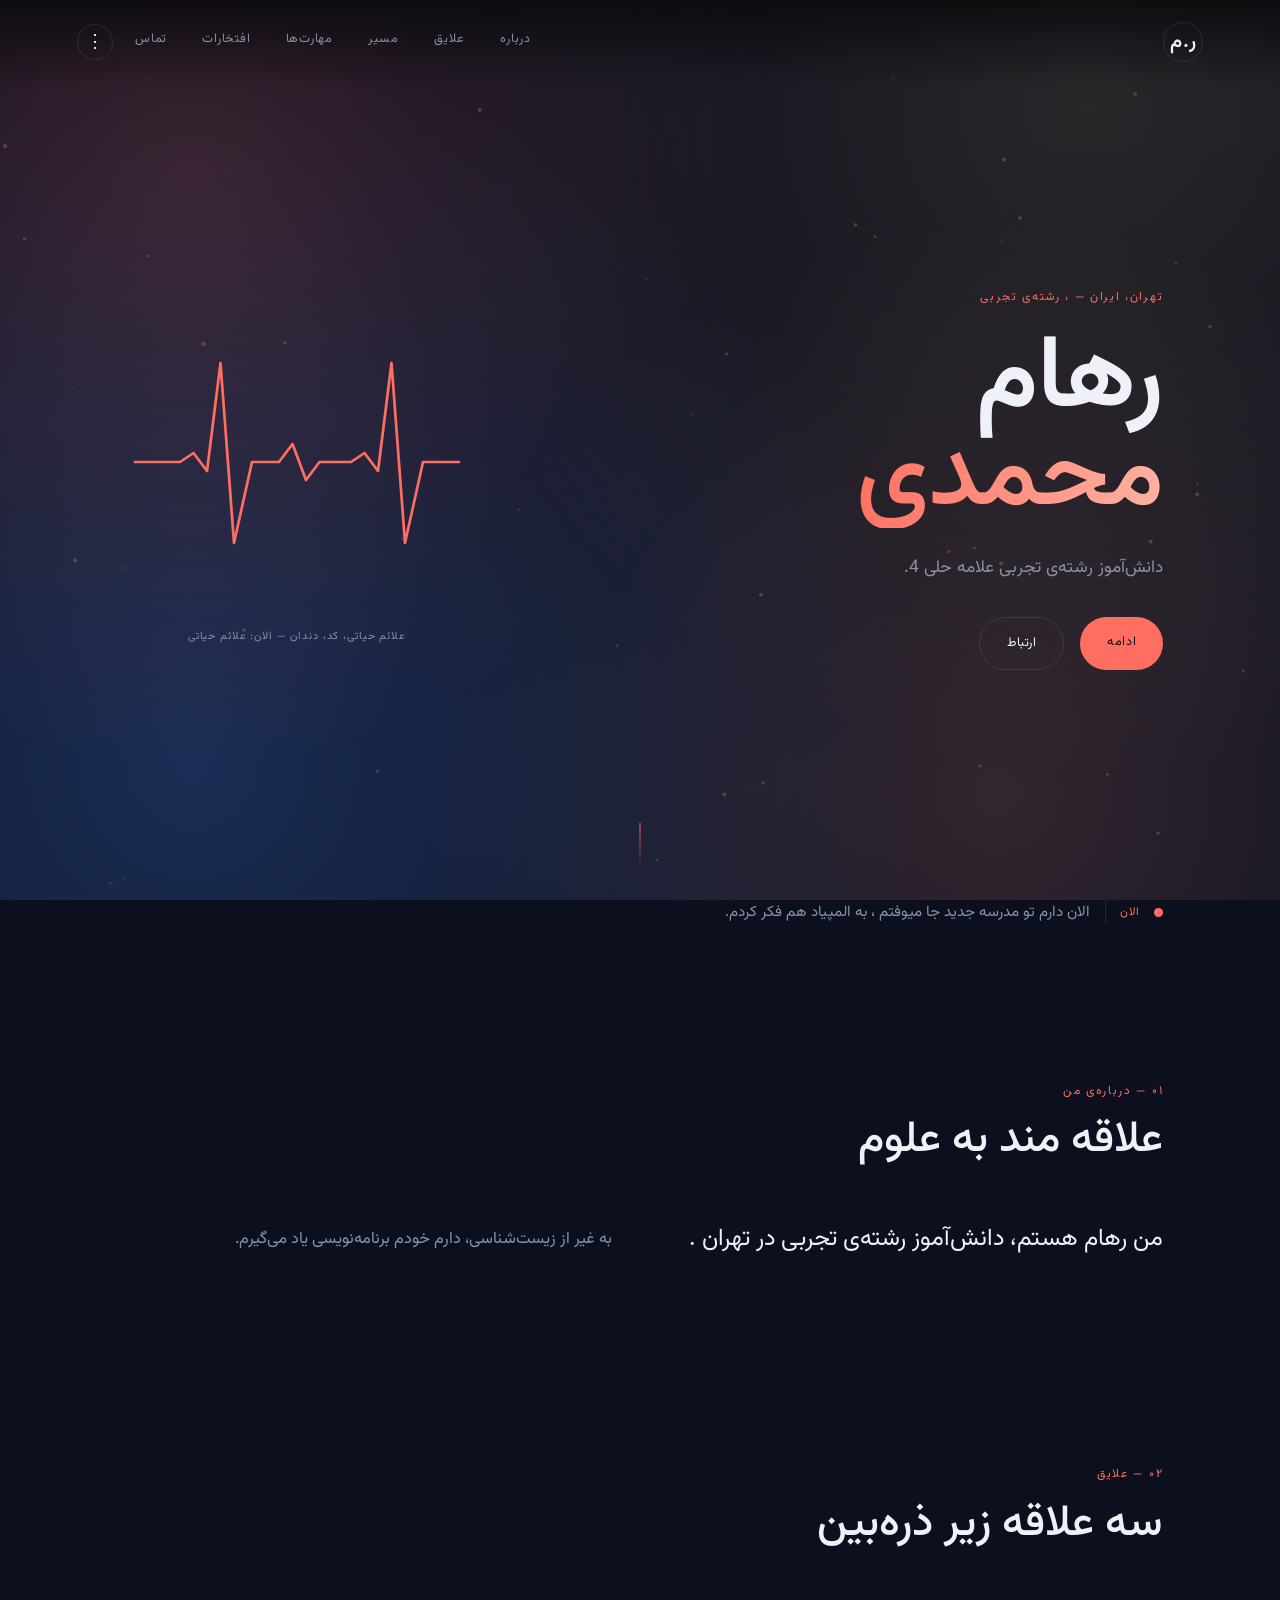
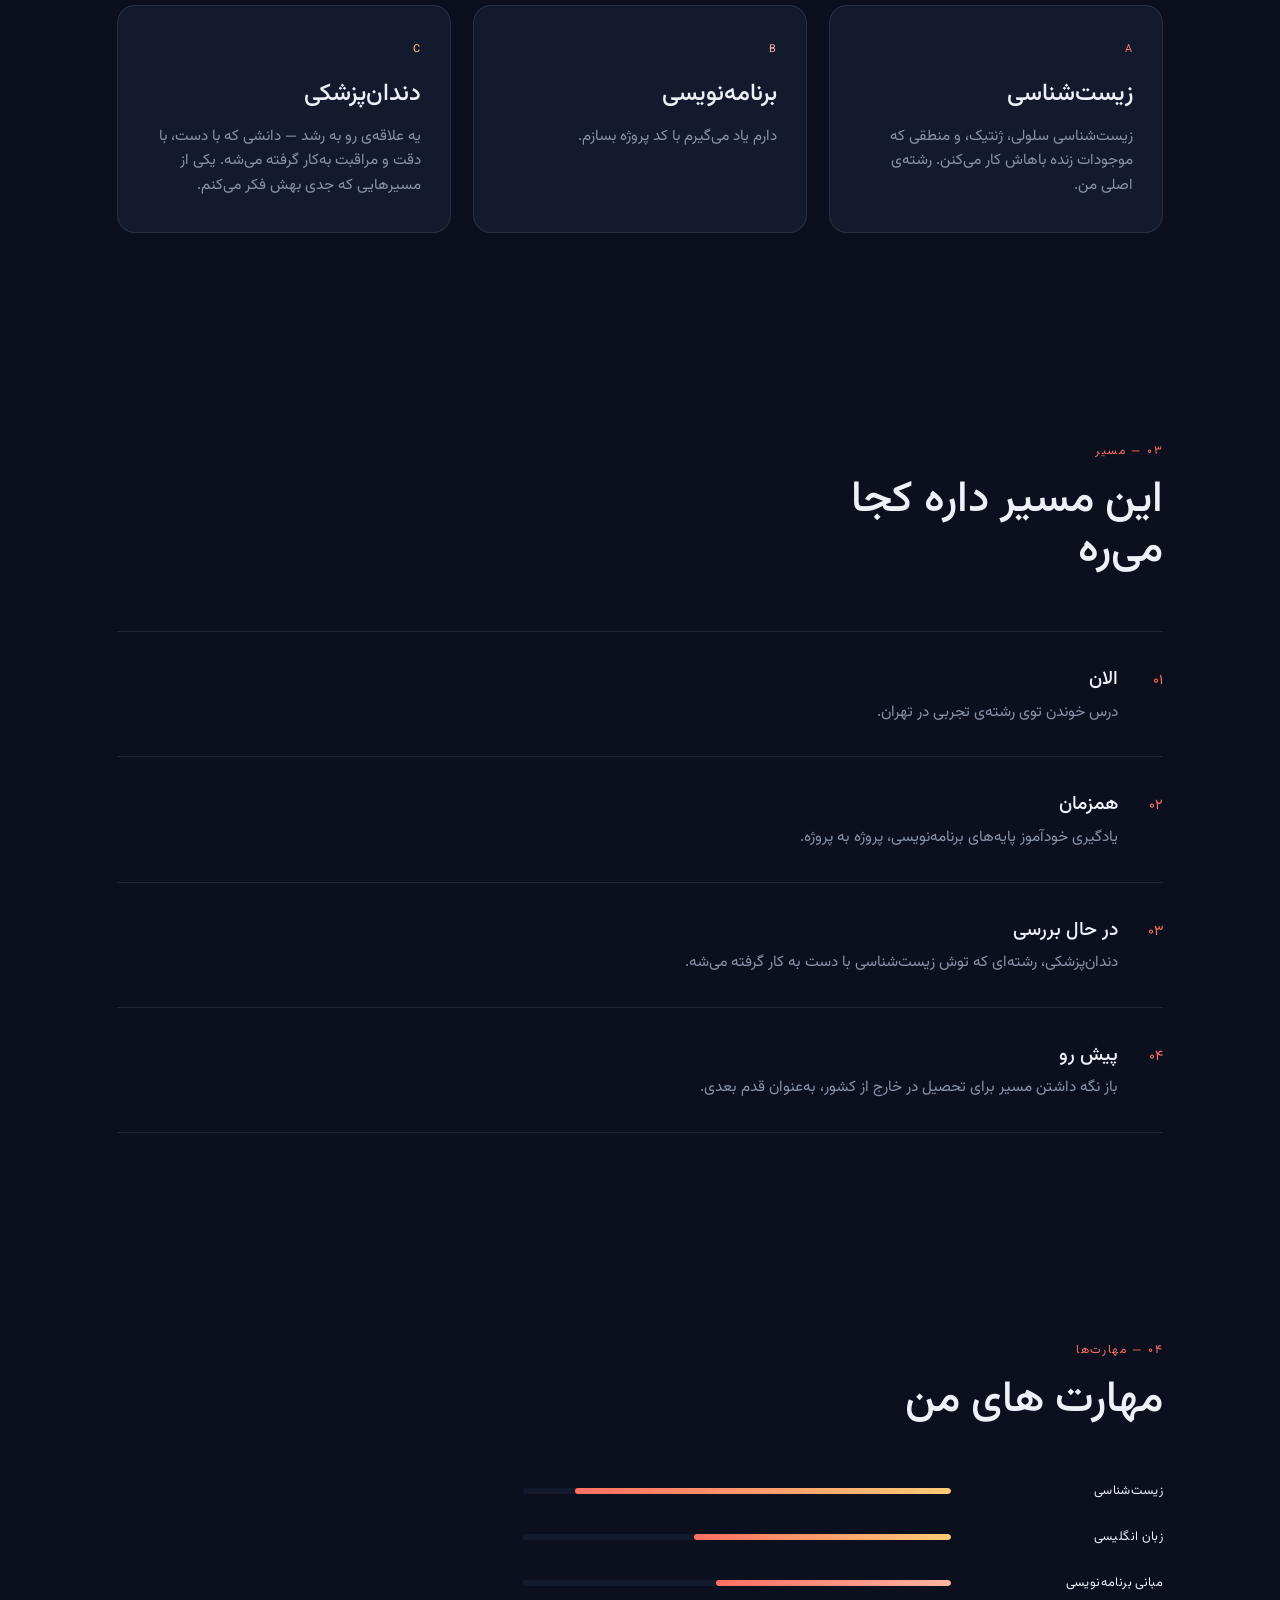
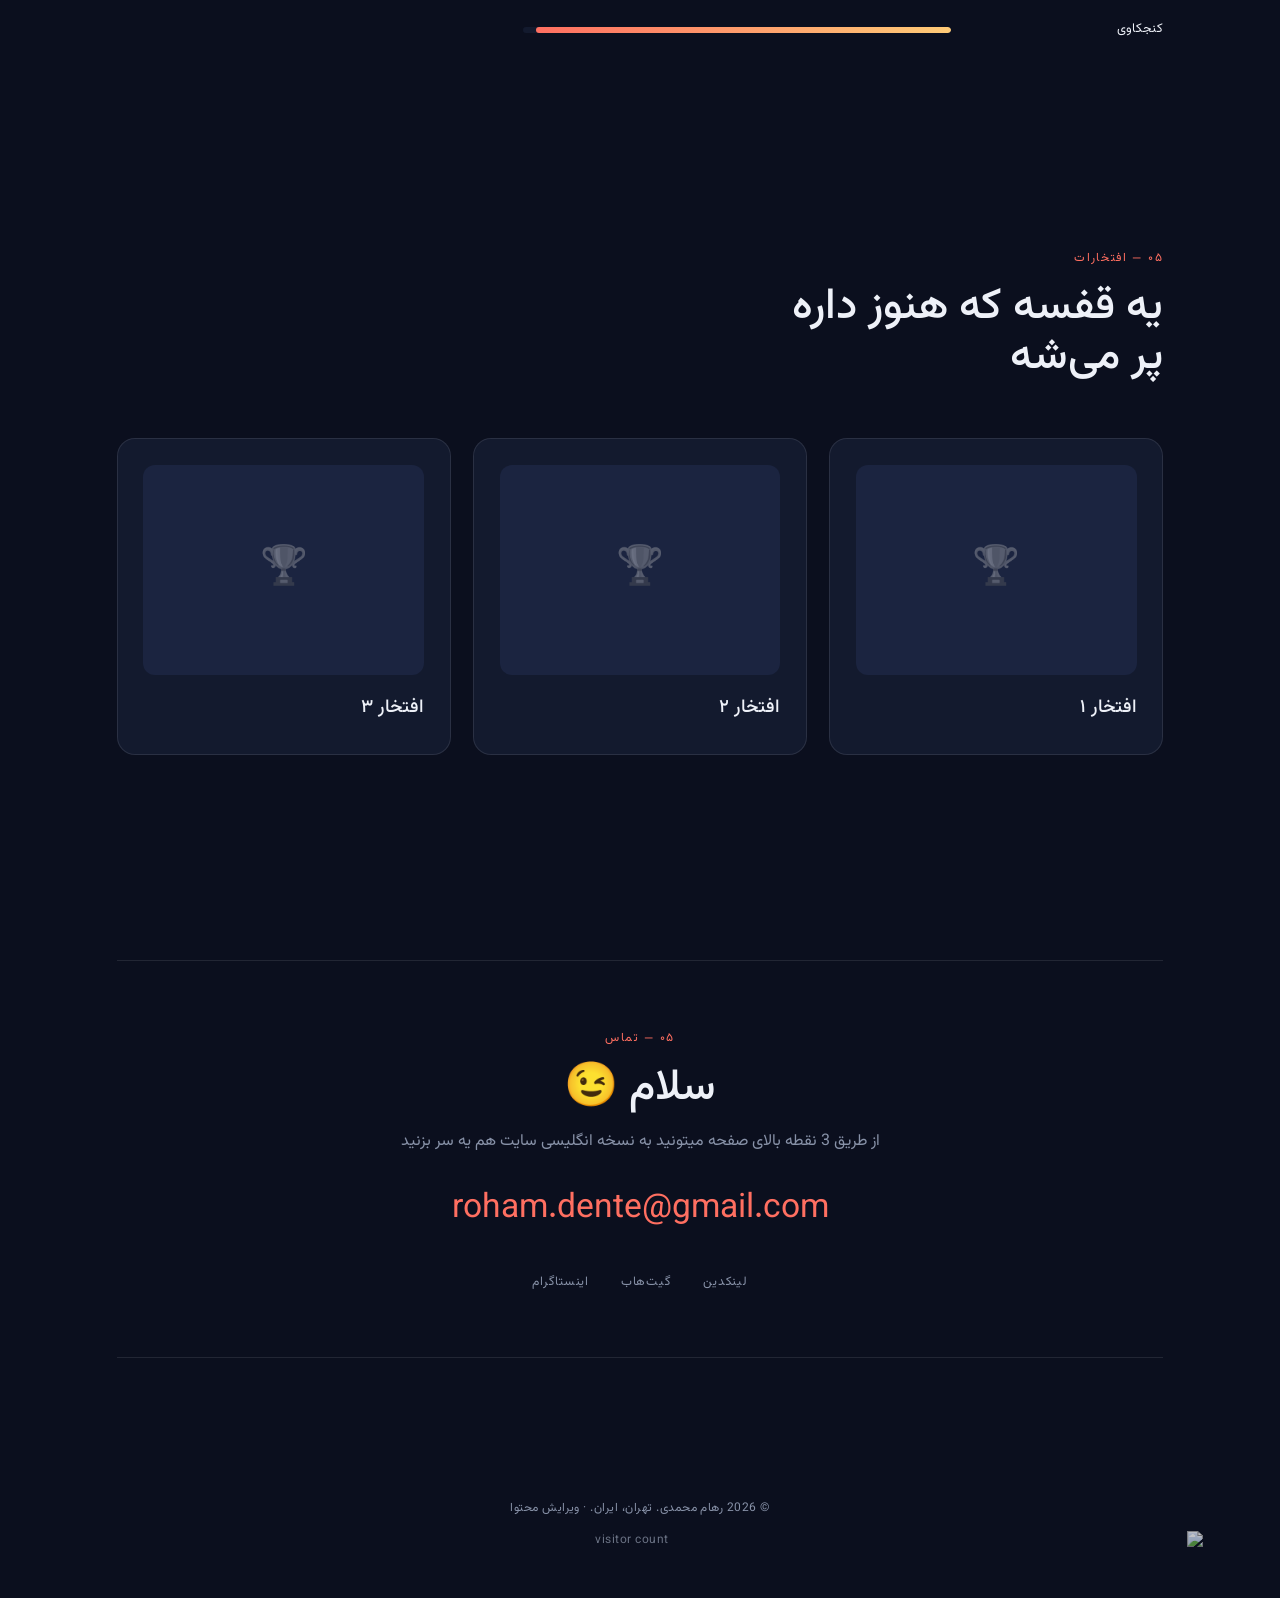
==== index.html @ f65b6006 "Update index.html" ====
<!DOCTYPE html>
<html lang="fa" dir="rtl">
<head>
<meta charset="UTF-8">
<script>
(function(){
  try{
    if (localStorage.getItem('rm-theme') === 'light') document.documentElement.setAttribute('data-theme','light');
    if (localStorage.getItem('rm-motion') === 'reduced') document.documentElement.setAttribute('data-motion','reduced');
  }catch(e){}
})();
</script>
<meta name="viewport" content="width=device-width, initial-scale=1.0">
<title>رهام محمدی — دانش‌آموز رشته‌ی تجربی، تهران</title>
<meta name="description" content="رهام محمدی، دانش‌آموز رشته‌ی تجربی در تهران، علاقه‌مند به دندان‌پزشکی و برنامه‌نویسی. صفحه‌ی رسمی معرفی.">
<meta name="keywords" content="رهام محمدی, رهام محمدی تهران, رهام محمدی , رهام محمدی زیست شناسی">
<meta name="author" content="رهام محمدی">
<meta name="robots" content="index, follow">
<link rel="canonical" href="https://roham615.github.io/roham-mohamadi-fa/">

<link rel="alternate" hreflang="fa" href="https://roham615.github.io/roham-mohamadi-fa/">
<link rel="alternate" hreflang="en" href="https://roham615.github.io/roham-mohamadi-site/">

<!-- Open Graph -->
<meta property="og:type" content="profile">
<meta property="og:title" content="رهام محمدی — دانش‌آموز رشته‌ تجربی">
<meta property="og:description" content="صفحه‌ی شخصی رهام محمدی: دانش‌آموز رشته‌ی تجربی در تهران، علاقه‌مند به زیست ، دندان‌پزشکی و برنامه‌نویسی.">
<meta property="og:url" content="https://roham615.github.io/roham-mohamadi-fa/">
<meta property="og:site_name" content="رهام محمدی">
<meta property="og:locale" content="fa_IR">
<meta property="profile:first_name" content="رهام">
<meta property="profile:last_name" content="محمدی">

<!-- Twitter -->
<meta name="twitter:card" content="summary_large_image">
<meta name="twitter:title" content="رهام محمدی — دانش‌آموز رشته‌ی تجربی">
<meta name="twitter:description" content="دانش‌آموز رشته‌ی زیست‌شناسی در تهران، علاقه‌مند به زیست، دندان‌پزشکی و برنامه‌نویسی.">

<link rel="icon" href="data:image/svg+xml,<svg xmlns=%22http://www.w3.org/2000/svg%22 viewBox=%220 0 100 100%22><circle cx=%2250%22 cy=%2250%22 r=%2245%22 fill=%22%230a0a0d%22/><text x=%2250%22 y=%2266%22 font-size=%2260%22 fill=%22%23ff6b35%22 text-anchor=%22middle%22 font-family=%22Georgia%22>R</text></svg>">

<link rel="preconnect" href="https://fonts.googleapis.com">
<link rel="preconnect" href="https://fonts.gstatic.com" crossorigin>
<link href="https://fonts.googleapis.com/css2?family=Vazirmatn:wght@400;500;600;700&display=swap" rel="stylesheet">

<link rel="stylesheet" href="css/style.css">

<script type="application/ld+json">
{
  "@context": "https://schema.org",
  "@type": "Person",
  "name": "رهام محمدی",
  "alternateName": ["Roham Mohamadi", "رهام"],
  "url": "https://roham615.github.io/roham-mohamadi-fa/",
  "jobTitle": "دانش‌آموز دبیرستان",
  "affiliation": {
    "@type": "EducationalOrganization",
    "name": "علامه حلی 4"
  },
  "address": {
    "@type": "PostalAddress",
    "addressLocality": "تهران",
    "addressCountry": "IR"
  },
  "knowsAbout": ["زیست‌شناسی", "تجربی", "دندان‌پزشکی", "برنامه‌نویسی", "علوم کامپیوتر"],
  "description": "رهام محمدی، دانش‌آموز رشته‌ی زیست‌شناسی در تهران، علاقه‌مند به زیست، دندان‌پزشکی و برنامه‌نویسی است."
}
</script>
</head>
<body>

<div class="bg-mesh"></div>
<canvas id="bg-canvas"></canvas>
<div class="cursor-glow" id="cursorGlow"></div>
<svg class="grain-overlay" xmlns="http://www.w3.org/2000/svg">
  <filter id="grainFilter"><feTurbulence type="fractalNoise" baseFrequency="0.85" numOctaves="2" stitchTiles="stitch"/></filter>
  <rect width="100%" height="100%" filter="url(#grainFilter)"/>
</svg>

<div class="progress-bar" id="progressBar"></div>

<header class="nav" id="nav">
  <a href="#top" class="nav-mark">ر.م</a>
  <div class="nav-right">
    <nav class="nav-links">
      <a href="#about">درباره</a>
      <a href="#interests">علایق</a>
      <a href="#path">مسیر</a>
      <a href="#skills">مهارت‌ها</a>
      <a href="#achievements">افتخارات</a>
      <a href="#contact">تماس</a>
    </nav>
    <button class="hamburger" id="hamburger" aria-label="باز کردن منو" aria-expanded="false">
      <span></span><span></span><span></span>
    </button>
    <button class="settings-btn" id="settingsBtn" aria-label="تنظیمات سایت" aria-expanded="false">&#8942;</button>
  </div>
</header>

<div class="settings-panel" id="settingsPanel">
  <div class="settings-row">
    <span>پوسته</span>
    <div class="theme-toggle" role="group" aria-label="پوسته">
      <button type="button" class="theme-opt active" data-theme-choice="dark">تیره</button>
      <button type="button" class="theme-opt" data-theme-choice="light">روشن</button>
    </div>
  </div>
  <div class="settings-row">
    <span>کاهش انیمیشن</span>
    <button type="button" class="switch" id="motionSwitch" role="switch" aria-checked="false"><span></span></button>
  </div>
  <a href="admin/" class="settings-link">ویرایش محتوا</a>
  <a href="https://github.com/roham615/roham-mohamadi-fa" target="_blank" rel="noopener" class="settings-link">مشاهده‌ی کد در گیت‌هاب</a>
  <a href="https://roham615.github.io/roham-mohamadi-site/" class="settings-link">نسخه‌ی انگلیسی سایت</a>
</div>

<div class="mobile-menu" id="mobileMenu">
  <a href="#about">درباره</a>
  <a href="#interests">علایق</a>
  <a href="#path">مسیر</a>
  <a href="#skills">مهارت‌ها</a>
  <a href="#achievements">افتخارات</a>
  <a href="#contact">تماس</a>
</div>

<main>

  <!-- HERO -->
  <section class="hero" id="top">
    <div class="hero-inner">
      <p class="eyebrow reveal" id="hero-eyebrow">تهران، ایران &mdash;  رشته‌ی تجربی</p>
      <h1 class="hero-name reveal">
        <span class="hero-name-line" id="hero-first-name">رهام</span>
        <span class="hero-name-line hero-name-accent" id="hero-last-name">محمدی</span>
      </h1>
      <p class="hero-sub reveal" id="hero-subtitle">
        دانش‌آموز رشته‌ی تجربی 
      </p>
      <div class="hero-actions reveal">
        <a href="#about" class="btn btn-primary">ادامه</a>
        <a href="#contact" class="btn btn-ghost">ارتباط</a>
      </div>
    </div>
    <div class="hero-visual" aria-hidden="true">
      <svg id="specimenSvg" viewBox="0 0 400 340" fill="none" xmlns="http://www.w3.org/2000/svg">
        <!-- Stage 1: heartbeat / EKG waveform -->
        <path id="ekgPath"
          d="M20 170 L70 170 L85 160 L100 180 L115 60 L130 260 L150 170 L180 170
             L195 150 L210 190 L225 170 L260 170 L275 160 L290 180 L305 60 L320 260 L340 170 L380 170"
          stroke="#ff6f61" stroke-width="3" stroke-linecap="round" stroke-linejoin="round" fill="none"/>
        <!-- Stage 2: code brackets -->
        <path id="codePath"
          d="M170 90 C150 90 145 105 145 125 C145 145 130 155 115 160 C130 165 145 175 145 195 C145 215 150 230 170 230
             M230 90 C250 90 255 105 255 125 C255 145 270 155 285 160 C270 165 255 175 255 195 C255 215 250 230 230 230
             M175 130 L215 130
             M175 155 L205 155
             M175 180 L225 180"
          stroke="#ff9e8a" stroke-width="3" stroke-linecap="round" stroke-linejoin="round" fill="none" opacity="0"/>
        <!-- Stage 3: molar -->
        <path id="molarPath"
          d="M130 210 C120 250, 140 280, 165 275 C180 272, 178 245, 190 245 C202 245, 200 274, 218 276
             C244 279, 262 248, 250 208 C244 188, 224 178, 200 180 C176 178, 138 188, 130 210 Z"
          stroke="#ffcb77" stroke-width="3" stroke-linecap="round" stroke-linejoin="round" fill="none" opacity="0"/>
      </svg>
      <span class="visual-caption" id="visualCaption">قلب، کد، دندان</span>
    </div>
    <div class="scroll-cue" aria-hidden="true"><span></span></div>
  </section>

  <!-- RIGHT NOW -->
  <section class="now-banner reveal" id="now">
    <span class="now-dot" aria-hidden="true"></span>
    <span class="now-label">الان</span>
    <p class="now-text" id="now-text">.</p>
  </section>

  <!-- ABOUT -->
  <section class="about" id="about">
    <div class="section-head reveal">
      <span class="eyebrow">۰۱ &mdash; درباره‌ی من</span>
      <h2>علاقه مند به علوم</h2>
    </div>
    <div class="about-grid">
      <p class="about-lead reveal" id="about-lead">
        من رهام هستم، دانش‌آموز رشته‌ی زیست‌شناسی در تهران
        &mdash; 
        
       
      </p>
      <p class="about-detail reveal" id="about-detail">
        به جز از زیست‌شناسی، دارم خودم برنامه‌نویسی یاد می‌گیرم.</p>
    </div>
  </section>

  <!-- INTERESTS -->
  <section class="interests" id="interests">
    <div class="section-head reveal">
      <span class="eyebrow">۰۲ &mdash; علایق</span>
      <h2>سه علاقه زیر ذره‌بین</h2>
    </div>
    <div class="specimen-grid">
      <article class="specimen-card reveal">
        <div class="specimen-tag" id="card1-tag">نمونه A</div>
        <h3 id="card1-title">زیست‌شناسی</h3>
        <p id="card1-desc">زیست‌شناسی سلولی، ژنتیک، و منطقی که موجودات زنده باهاش کار می‌کنن. رشته‌ی اصلی من..</p>
      </article>
      <article class="specimen-card reveal">
        <div class="specimen-tag" id="card2-tag">نمونه B</div>
        <h3 id="card2-title">برنامه‌نویسی</h3>
        <p id="card2-desc">دارم یاد می‌گیرم با کد پروژه بسازم &mdash; هنوز اول راهم،.</p>
      </article>
      <article class="specimen-card reveal">
        <div class="specimen-tag" id="card3-tag">نمونه C</div>
        <h3 id="card3-title">دندان‌پزشکی</h3>
        <p id="card3-desc">یه علاقه‌ی رو به رشد &mdash; دانشی که با دست، با دقت و مراقبت به‌کار گرفته می‌شه. یکی از مسیرهایی که جدی بهش فکر می‌کنم.</p>
      </article>
    </div>
  </section>

  <!-- PATH / TIMELINE -->
  <section class="path" id="path">
    <div class="section-head reveal">
      <span class="eyebrow">۰۳ &mdash; مسیر</span>
      <h2>این مسیر داره کجا می‌ره</h2>
    </div>
    <ol class="timeline">
      <li class="timeline-item reveal">
        <span class="timeline-index">۰۱</span>
        <div class="timeline-body">
          <h3 id="tl1-title">الان</h3>
          <p id="tl1-desc">درس خوندن توی رشته‌ی تجربی در تهران.</p>
        </div>
      </li>
      <li class="timeline-item reveal">
        <span class="timeline-index">۰۲</span>
        <div class="timeline-body">
          <h3 id="tl2-title">همزمان</h3>
          <p id="tl2-desc">یادگیری خودآموز پایه‌های برنامه‌نویسی، پروژه به پروژه.</p>
        </div>
      </li>
      <li class="timeline-item reveal">
        <span class="timeline-index">۰۳</span>
        <div class="timeline-body">
          <h3 id="tl3-title">در حال بررسی</h3>
          <p id="tl3-desc">دندان‌پزشکی، رشته‌ای که زیست‌شناسی توش با دست به کار گرفته می‌شه.</p>
        </div>
      </li>
      <li class="timeline-item reveal">
        <span class="timeline-index">۰۴</span>
        <div class="timeline-body">
          <h3 id="tl4-title">پیش رو</h3>
          <p id="tl4-desc">باز نگه داشتن مسیر برای تحصیل در خارج از کشور، به‌عنوان قدم بعدی.</p>
        </div>
      </li>
    </ol>
  </section>

  <!-- SKILLS -->
  <section class="skills" id="skills">
    <div class="section-head reveal">
      <span class="eyebrow">۰۴ &mdash; مهارت‌ها</span>
      <h2>مهارت های من</h2>
    </div>
    <div class="skills-grid">
      <div class="skill-row reveal">
        <span class="skill-name" id="skill1-name"> زیست‌شناسی</span>
        <div class="skill-bar" id="skill1-bar"><span style="--level:88%"></span></div>
      </div>
      <div class="skill-row reveal">
        <span class="skill-name" id="skill2-name">زبان انگلیسی</span>
        <div class="skill-bar" id="skill2-bar"><span style="--level:60%"></span></div>
      </div>
      <div class="skill-row reveal">
        <span class="skill-name" id="skill3-name">مبانی برنامه‌نویسی</span>
        <div class="skill-bar" id="skill3-bar"><span style="--level:55%"></span></div>
      </div>
      <div class="skill-row reveal">
        <span class="skill-name" id="skill4-name">کنجکاوی</span>
        <div class="skill-bar" id="skill4-bar"><span style="--level:97%"></span></div>
      </div>
    </div>
  </section>

  <!-- ACHIEVEMENTS -->
  <section class="achievements" id="achievements">
    <div class="section-head reveal">
      <span class="eyebrow">۰۵ &mdash; افتخارات</span>
      <h2>یه قفسه که هنوز داره پر می‌شه</h2>
    </div>
    <div class="achievements-grid">
      <article class="achievement-card reveal">
        <div class="achievement-image" id="ach1-image-wrap"><span class="achievement-placeholder">&#127942;</span></div>
        <h3 id="ach1-title"> ۱</h3>
        <p id="ach1-note"></p>
      </article>
      <article class="achievement-card reveal">
        <div class="achievement-image" id="ach2-image-wrap"><span class="achievement-placeholder">&#127942;</span></div>
        <h3 id="ach2-title"> ۲</h3>
        <p id="ach2-note"></p>
      </article>
      <article class="achievement-card reveal">
        <div class="achievement-image" id="ach3-image-wrap"><span class="achievement-placeholder">&#127942;</span></div>
        <h3 id="ach3-title"> ۳</h3>
        <p id="ach3-note"></p>
      </article>
    </div>
  </section>

  <!-- CONTACT -->
  <section class="contact" id="contact">
    <div class="contact-inner reveal">
      <span class="eyebrow">۰۵ &mdash; تماس</span>
      <h2>سلام 😉</h2>
      <p id="contact-desc">از طریق 3 نقطه بالای صفحه میتونید به نسخه انگلیسی سایت دسترسی داشته باشین.</p>
      <a class="contact-email ltr" id="contact-email" href="mailto:your-email@example.com">your-email@example.com</a>
      <div class="contact-socials">
        <a href="#" id="contact-linkedin" aria-label="LinkedIn">لینکدین</a>
        <a href="#" id="contact-github" aria-label="GitHub">گیت‌هاب</a>
        <a href="#" id="contact-instagram" aria-label="Instagram">اینستاگرام</a>
      </div>
    </div>
  </section>

</main>

<footer class="site-footer">
  <p>&copy; <span id="year"></span> رهام محمدی. تهران، ایران. &middot; <a href="admin/" style="color:var(--gray);">ویرایش محتوا</a></p>
  <img class="visitor-badge" src="https://visitor-badge.laobi.icu/badge?page_id=roham615.roham-mohamadi-fa&left_text=%D8%A8%D8%A7%D8%B2%D8%AF%DB%8C%D8%AF&left_color=0b0f1e&right_color=ff6f61" alt="visitor count" loading="lazy">
</footer>

<script src="js/main.js"></script>
</body>
</html>
---- css/style.css ----
/* ===== Tokens ===== */
:root{
  --void:#0b0f1e;
  --panel:#131a2e;
  --panel-2:#1b2440;
  --orange:#ff6f61;
  --amber:#ffcb77;
  --violet:#ff9e8a;
  --violet-soft:#ffb3a2;
  --bone:#eef1f8;
  --gray:#8892a8;
  --line:rgba(238,241,248,0.1);

  --display:"Vazirmatn", Tahoma, sans-serif;
  --body:"Vazirmatn", Tahoma, sans-serif;
  --mono:"Vazirmatn", Tahoma, sans-serif;

  --ease:cubic-bezier(.22,1,.36,1);
}

[data-theme="light"]{
  --void:#faf7f2;
  --panel:#ffffff;
  --panel-2:#f1ece3;
  --bone:#1a1a1f;
  --gray:#68676f;
  --line:rgba(10,10,13,0.1);
}
[data-theme="light"] body{background:var(--void);}
[data-theme="light"] .nav{background:linear-gradient(to bottom, rgba(250,247,242,0.9), transparent);}
[data-theme="light"] .switch{background:var(--panel-2);}
[data-theme="light"] .theme-toggle{background:var(--panel-2);}

*{margin:0;padding:0;box-sizing:border-box;}

html{scroll-behavior:smooth;}

@media (prefers-reduced-motion: reduce){
  html{scroll-behavior:auto;}
  *{animation-duration:0.01ms !important; animation-iteration-count:1 !important; transition-duration:0.01ms !important; scroll-behavior:auto !important;}
}
html[data-motion="reduced"]{scroll-behavior:auto;}
html[data-motion="reduced"] *{animation-duration:0.01ms !important; animation-iteration-count:1 !important; transition-duration:0.01ms !important; scroll-behavior:auto !important;}

body{
  background:var(--void);
  color:var(--bone);
  font-family:var(--body);
  line-height:1.6;
  overflow-x:hidden;
  position:relative;
}

a{color:inherit; text-decoration:none;}

::selection{background:var(--orange); color:var(--void);}

/* ===== Background canvas (molecular node field) ===== */
/* ===== Gradient mesh background ===== */
.bg-mesh{
  position:fixed;
  inset:0;
  z-index:-1;
  background:
    radial-gradient(circle at 15% 20%, rgba(255,111,97,0.18), transparent 45%),
    radial-gradient(circle at 85% 12%, rgba(255,203,119,0.12), transparent 50%),
    radial-gradient(circle at 78% 88%, rgba(255,158,138,0.16), transparent 45%),
    radial-gradient(circle at 15% 85%, rgba(40,70,130,0.55), transparent 55%),
    var(--void);
}

#bg-canvas{
  position:fixed;
  inset:0;
  z-index:0;
  opacity:0.55;
  pointer-events:none;
}

/* ===== Progress bar ===== */
.progress-bar{
  position:fixed;
  top:0; left:0;
  height:2px;
  width:0%;
  background:linear-gradient(90deg, var(--orange), var(--amber));
  z-index:100;
  transition:width 0.1s linear;
}

/* ===== Nav ===== */
.nav{
  position:fixed;
  top:0; left:0; right:0;
  z-index:50;
  display:flex;
  align-items:center;
  justify-content:space-between;
  padding:22px 6vw;
  backdrop-filter:blur(10px);
  background:linear-gradient(to bottom, rgba(10,10,13,0.85), transparent);
  transition:padding 0.3s var(--ease);
}
.nav-mark{
  font-family:var(--display);
  font-weight:600;
  font-size:1.25rem;
  letter-spacing:0.02em;
  color:var(--bone);
  border:1px solid var(--line);
  width:40px; height:40px;
  display:flex; align-items:center; justify-content:center;
  border-radius:50%;
  transition:border-color 0.3s var(--ease), color 0.3s var(--ease), transform 0.3s var(--ease);
}
.nav-mark:hover{border-color:var(--orange); color:var(--orange); transform:rotate(-8deg);}
.nav-right{display:flex; align-items:center; gap:1.4rem;}
.nav-links{display:flex; gap:2.2rem;}
.nav-links a{
  font-family:var(--mono);
  font-size:0.78rem;
  letter-spacing:0.06em;
  text-transform:uppercase;
  color:var(--gray);
  position:relative;
  padding-bottom:4px;
  transition:color 0.3s var(--ease);
}
.nav-links a::after{
  content:"";
  position:absolute;
  left:0; bottom:0;
  width:0%; height:1px;
  background:var(--orange);
  transition:width 0.35s var(--ease);
}
.nav-links a:hover{color:var(--bone);}
.nav-links a:hover::after{width:100%;}

.hamburger{
  display:none;
  flex-direction:column;
  justify-content:center;
  gap:5px;
  width:36px; height:36px;
  background:none;
  border:none;
  cursor:pointer;
  z-index:60;
}
.hamburger span{
  display:block;
  width:22px; height:2px;
  background:var(--bone);
  border-radius:2px;
  transition:transform 0.35s var(--ease), opacity 0.25s var(--ease), background 0.3s var(--ease);
}
.hamburger.open span:nth-child(1){transform:translateY(7px) rotate(45deg); background:var(--orange);}
.hamburger.open span:nth-child(2){opacity:0;}
.hamburger.open span:nth-child(3){transform:translateY(-7px) rotate(-45deg); background:var(--orange);}

.mobile-menu{
  position:fixed;
  inset:0;
  z-index:45;
  background:rgba(10,10,13,0.97);
  backdrop-filter:blur(14px);
  display:flex;
  flex-direction:column;
  align-items:center;
  justify-content:center;
  gap:1.8rem;
  opacity:0;
  pointer-events:none;
  transform:translateY(-12px);
  transition:opacity 0.4s var(--ease), transform 0.4s var(--ease);
}
.mobile-menu.open{
  opacity:1;
  pointer-events:auto;
  transform:translateY(0);
}
.mobile-menu a{
  font-family:var(--display);
  font-size:1.8rem;
  color:var(--bone);
  transition:color 0.3s var(--ease);
}
.mobile-menu a:hover{color:var(--orange);}

@media (max-width:720px){
  .nav-links{display:none;}
  .hamburger{display:flex;}
}
@media (min-width:721px){
  .mobile-menu{display:none;}
}

/* ===== Settings button + panel ===== */
.settings-btn{
  background:none;
  border:1px solid var(--line);
  color:var(--bone);
  width:36px; height:36px;
  border-radius:50%;
  font-size:1.1rem;
  line-height:1;
  cursor:pointer;
  display:flex; align-items:center; justify-content:center;
  transition:border-color 0.3s var(--ease), color 0.3s var(--ease), transform 0.3s var(--ease);
}
.settings-btn:hover{border-color:var(--orange); color:var(--orange); transform:rotate(90deg);}

.settings-panel{
  position:fixed;
  top:70px; left:6vw; right:auto;
  z-index:55;
  width:260px;
  background:var(--panel);
  border:1px solid var(--line);
  border-radius:14px;
  padding:1.1rem;
  box-shadow:0 20px 50px -12px rgba(0,0,0,0.5);
  opacity:0;
  transform:translateY(-8px) scale(0.98);
  pointer-events:none;
  transition:opacity 0.25s var(--ease), transform 0.25s var(--ease);
}
.settings-panel.open{
  opacity:1;
  transform:translateY(0) scale(1);
  pointer-events:auto;
}
.settings-row{
  display:flex;
  align-items:center;
  justify-content:space-between;
  padding:0.5rem 0;
  font-family:var(--mono);
  font-size:0.78rem;
  color:var(--bone);
}
.theme-toggle{
  display:flex;
  background:var(--void);
  border-radius:999px;
  padding:2px;
  gap:2px;
}
.theme-opt{
  background:none;
  border:none;
  color:var(--gray);
  font-family:var(--mono);
  font-size:0.68rem;
  text-transform:uppercase;
  padding:0.35rem 0.7rem;
  border-radius:999px;
  cursor:pointer;
  transition:background 0.3s var(--ease), color 0.3s var(--ease);
}
.theme-opt.active{background:var(--orange); color:var(--void);}

.switch{
  width:38px; height:22px;
  background:var(--void);
  border:1px solid var(--line);
  border-radius:999px;
  position:relative;
  cursor:pointer;
  padding:0;
}
.switch span{
  position:absolute;
  top:2px; left:2px;
  width:16px; height:16px;
  border-radius:50%;
  background:var(--gray);
  transition:transform 0.3s var(--ease), background 0.3s var(--ease);
}
.switch[aria-checked="true"] span{
  transform:translateX(16px);
  background:var(--orange);
}

.settings-link{
  display:block;
  font-family:var(--mono);
  font-size:0.78rem;
  color:var(--gray);
  padding:0.7rem 0;
  border-top:1px solid var(--line);
  margin-top:0.4rem;
  transition:color 0.3s var(--ease);
}
.settings-link:hover{color:var(--orange);}

@media (max-width:480px){
  .settings-panel{left:4vw; right:auto; width:calc(100vw - 8vw);}
}

/* ===== Layout helpers ===== */
main{position:relative; z-index:1;}
section{
  padding:8vw 6vw;
  max-width:1200px;
  margin:0 auto;
  position:relative;
}
.section-head{margin-bottom:3.5rem;}
.eyebrow{
  font-family:var(--mono);
  font-size:0.75rem;
  letter-spacing:0.14em;
  text-transform:uppercase;
  color:var(--orange);
  display:inline-block;
  margin-bottom:0.9rem;
}
h2{
  font-family:var(--display);
  font-weight:500;
  font-size:clamp(1.8rem, 3.4vw, 2.8rem);
  line-height:1.15;
  max-width:16ch;
}

/* ===== Reveal on scroll ===== */
.reveal{
  opacity:0;
  transform:translateY(28px);
  transition:opacity 0.9s var(--ease), transform 0.9s var(--ease);
}
.reveal.is-visible{
  opacity:1;
  transform:translateY(0);
}

/* Staggered entrance for grouped items */
.specimen-card:nth-child(1){transition-delay:0s;}
.specimen-card:nth-child(2){transition-delay:0.12s;}
.specimen-card:nth-child(3){transition-delay:0.24s;}
.timeline-item:nth-child(1){transition-delay:0s;}
.timeline-item:nth-child(2){transition-delay:0.09s;}
.timeline-item:nth-child(3){transition-delay:0.18s;}
.timeline-item:nth-child(4){transition-delay:0.27s;}
.skill-row:nth-child(1){transition-delay:0s;}
.skill-row:nth-child(2){transition-delay:0.1s;}
.skill-row:nth-child(3){transition-delay:0.2s;}
.skill-row:nth-child(4){transition-delay:0.3s;}
/* Reset the stagger delay once the entrance animation has played, so it
   doesn't keep delaying unrelated transitions (like card tilt on hover) */
.specimen-card.is-visible,
.timeline-item.is-visible,
.skill-row.is-visible{
  transition-delay:0s;
}

/* ===== Hero ===== */
.hero{
  min-height:100vh;
  display:flex;
  align-items:center;
  justify-content:space-between;
  gap:4vw;
  flex-wrap:wrap;
  padding-top:12vh;
  padding-bottom:6vh;
}
.hero-inner{max-width:640px;}
.hero-name{
  font-family:var(--display);
  font-weight:600;
  font-size:clamp(3.2rem, 9vw, 6.4rem);
  line-height:0.96;
  letter-spacing:-0.01em;
  margin:0.6rem 0 1.6rem;
}
.hero-name-line{display:block;}
.hero-name-accent{
  font-weight:500;
  background:linear-gradient(100deg, var(--orange), var(--violet-soft));
  -webkit-background-clip:text;
  background-clip:text;
  color:transparent;
}
.hero-sub{
  font-size:1.08rem;
  color:var(--gray);
  max-width:46ch;
  margin-bottom:2.2rem;
}
.hero-actions{display:flex; gap:1rem; flex-wrap:wrap;}

.btn{
  font-family:var(--mono);
  font-size:0.8rem;
  letter-spacing:0.04em;
  text-transform:uppercase;
  padding:0.95rem 1.7rem;
  border-radius:999px;
  transition:transform 0.35s var(--ease), background 0.35s var(--ease), color 0.35s var(--ease), box-shadow 0.35s var(--ease);
  display:inline-block;
}
.btn-primary{
  background:var(--orange);
  color:var(--void);
  box-shadow:0 0 0 0 rgba(255,111,97,0.5);
}
.btn-primary:hover{
  transform:translateY(-3px);
  box-shadow:0 10px 30px -8px rgba(255,111,97,0.6);
}
.btn-ghost{
  border:1px solid var(--line);
  color:var(--bone);
}
.btn-ghost:hover{
  border-color:var(--orange);
  color:var(--orange);
  transform:translateY(-3px);
}

.hero-visual{
  position:relative;
  width:min(360px, 40vw);
  display:flex;
  flex-direction:column;
  align-items:center;
  gap:0.8rem;
}
#specimenSvg{width:100%; height:auto;}
.visual-caption{
  font-family:var(--mono);
  font-size:0.68rem;
  letter-spacing:0.08em;
  text-transform:uppercase;
  color:var(--gray);
}
@media (max-width:900px){
  .hero-visual{width:70vw; margin:0 auto;}
}

.scroll-cue{
  position:absolute;
  bottom:3.5vh;
  left:50%;
  transform:translateX(-50%);
}
.scroll-cue span{
  display:block;
  width:1px;
  height:46px;
  background:linear-gradient(to bottom, var(--orange), transparent);
  animation:scrollpulse 2s var(--ease) infinite;
}
@keyframes scrollpulse{
  0%{transform:scaleY(0.3); transform-origin:top; opacity:0.4;}
  50%{transform:scaleY(1); transform-origin:top; opacity:1;}
  100%{transform:scaleY(0.3); transform-origin:bottom; opacity:0.4;}
}

/* ===== About ===== */
.about-grid{
  display:grid;
  grid-template-columns:1fr 1fr;
  gap:3.5rem;
}
.about-lead{
  font-family:var(--display);
  font-size:1.5rem;
  font-weight:400;
  line-height:1.45;
  color:var(--bone);
}
.about-detail{
  color:var(--gray);
  font-size:1.02rem;
  align-self:center;
}
@media (max-width:820px){
  .about-grid{grid-template-columns:1fr;}
}

/* ===== Interests / specimen cards ===== */
.specimen-grid{
  display:grid;
  grid-template-columns:repeat(3, 1fr);
  gap:1.4rem;
  perspective:1000px;
}
.specimen-card{
  background:var(--panel);
  border:1px solid var(--line);
  border-radius:18px;
  padding:2.2rem 1.8rem;
  transition:transform 0.25s var(--ease), border-color 0.4s var(--ease), background 0.4s var(--ease);
  position:relative;
  overflow:hidden;
  transform:perspective(800px) rotateX(var(--ry, 0deg)) rotateY(var(--rx, 0deg)) translateY(0);
  will-change:transform;
}
.specimen-card::before{
  content:"";
  position:absolute;
  top:-40%; left:-40%;
  width:80%; height:80%;
  background:radial-gradient(circle, var(--card-accent, var(--orange)) 0%, transparent 70%);
  opacity:0;
  transition:opacity 0.4s var(--ease);
}
.specimen-card:nth-child(1){ --card-accent: rgba(255,111,97,0.18); }
.specimen-card:nth-child(2){ --card-accent: rgba(255,158,138,0.22); }
.specimen-card:nth-child(3){ --card-accent: rgba(255,203,119,0.2); }
.specimen-card:nth-child(1) .specimen-tag{ color:var(--orange); }
.specimen-card:nth-child(2) .specimen-tag{ color:var(--violet-soft); }
.specimen-card:nth-child(3) .specimen-tag{ color:var(--amber); }
.specimen-card:nth-child(1):hover{ border-color:rgba(255,111,97,0.4); }
.specimen-card:nth-child(2):hover{ border-color:rgba(255,158,138,0.45); }
.specimen-card:nth-child(3):hover{ border-color:rgba(255,203,119,0.4); }
.specimen-card:hover{
  border-color:rgba(255,111,97,0.4);
  background:var(--panel-2);
}
.specimen-card:hover::before{opacity:1;}
.specimen-tag{
  font-family:var(--mono);
  font-size:0.68rem;
  letter-spacing:0.1em;
  color:var(--amber);
  margin-bottom:1rem;
}
.specimen-card h3{
  font-family:var(--display);
  font-size:1.5rem;
  font-weight:500;
  margin-bottom:0.7rem;
}
.specimen-card p{color:var(--gray); font-size:0.95rem;}
@media (max-width:820px){
  .specimen-grid{grid-template-columns:1fr;}
}

/* ===== Timeline ===== */
.timeline{list-style:none;}
.timeline-item{
  display:flex;
  gap:1.6rem;
  padding:2rem 0;
  border-top:1px solid var(--line);
  align-items:baseline;
  transition:padding-left 0.4s var(--ease);
}
.timeline-item:hover{padding-left:0.8rem;}
.timeline-item:last-child{border-bottom:1px solid var(--line);}
.timeline-index{
  font-family:var(--mono);
  color:var(--orange);
  font-size:0.9rem;
  min-width:2.5ch;
}
.timeline-body h3{
  font-family:var(--display);
  font-size:1.2rem;
  font-weight:500;
  margin-bottom:0.3rem;
}
.timeline-body p{color:var(--gray); font-size:0.96rem;}

/* ===== Skills ===== */
.skills-grid{display:flex; flex-direction:column; gap:1.6rem; max-width:640px;}
.skill-row{display:flex; align-items:center; gap:1.4rem;}
.skill-name{
  font-family:var(--mono);
  font-size:0.8rem;
  letter-spacing:0.03em;
  min-width:190px;
  color:var(--bone);
}
.skill-bar{
  flex:1;
  height:6px;
  background:var(--panel);
  border-radius:999px;
  overflow:hidden;
}
.skill-bar span{
  display:block;
  height:100%;
  width:0%;
  border-radius:999px;
  background:linear-gradient(90deg, var(--orange), var(--amber));
  transition:width 1.4s var(--ease);
}
.skill-row:nth-child(3) .skill-bar span{
  background:linear-gradient(90deg, var(--orange), var(--violet-soft));
}
.skill-bar.animate span{width:var(--level);}

/* ===== Contact ===== */
.contact{text-align:center;}
.contact-inner{
  padding:5vw 0;
  border-top:1px solid var(--line);
  border-bottom:1px solid var(--line);
}
.contact h2{margin:0 auto 1rem; max-width:none;}
.contact p{color:var(--gray); margin-bottom:1.8rem;}
.contact-email{
  font-family:var(--display);
  font-size:clamp(1.4rem, 3vw, 2.1rem);
  color:var(--orange);
  border-bottom:1px solid transparent;
  transition:border-color 0.3s var(--ease), color 0.3s var(--ease);
}
.contact-email:hover{border-color:var(--orange); color:var(--amber);}
.contact-socials{
  display:flex; justify-content:center; gap:2rem;
  margin-top:2.2rem;
}
.contact-socials a{
  font-family:var(--mono);
  font-size:0.78rem;
  text-transform:uppercase;
  letter-spacing:0.06em;
  color:var(--gray);
  transition:color 0.3s var(--ease);
}
.contact-socials a:hover{color:var(--bone);}

/* ===== Footer ===== */
.site-footer{
  text-align:center;
  padding:2.4rem 6vw 3rem;
  color:var(--gray);
  font-family:var(--mono);
  font-size:0.75rem;
  letter-spacing:0.04em;
  position:relative;
  z-index:1;
}

/* ===== Ambient cursor glow ===== */
.cursor-glow{
  position:fixed;
  top:0; left:0;
  width:480px; height:480px;
  border-radius:50%;
  background:radial-gradient(circle, rgba(255,111,97,0.14) 0%, rgba(255,158,138,0.09) 50%, transparent 75%);
  transform:translate(-50%, -50%);
  pointer-events:none;
  z-index:2;
  mix-blend-mode:screen;
  opacity:0;
  transition:opacity 0.5s ease;
}
.cursor-glow.active{opacity:1;}
@media (max-width:900px){
  .cursor-glow{display:none;}
}
@media (prefers-reduced-motion: reduce){
  .cursor-glow{display:none;}
}
html[data-motion="reduced"] .cursor-glow{display:none;}

/* ===== Grain texture overlay ===== */
.grain-overlay{
  position:fixed;
  inset:0;
  z-index:3;
  pointer-events:none;
  opacity:0.035;
  mix-blend-mode:overlay;
}

/* ===== RTL adjustments for Persian ===== */
html{direction:rtl;}
body{direction:rtl; text-align:right;}
.ltr{direction:ltr; unicode-bidi:isolate; display:inline-block;}
.nav-links{direction:rtl;}
.hero-actions{direction:rtl;}
.contact-socials{direction:rtl;}

/* ===== Right Now banner ===== */
.now-banner{
  max-width:1200px;
  margin:0 auto;
  padding:0 6vw 4vw;
  display:flex;
  align-items:center;
  gap:0.9rem;
  flex-wrap:wrap;
}
.now-dot{
  width:9px; height:9px;
  border-radius:50%;
  background:var(--orange);
  box-shadow:0 0 0 0 rgba(255,111,97,0.5);
  animation:nowpulse 2.2s ease infinite;
  flex-shrink:0;
}
@keyframes nowpulse{
  0%{box-shadow:0 0 0 0 rgba(255,111,97,0.5);}
  70%{box-shadow:0 0 0 10px rgba(255,111,97,0);}
  100%{box-shadow:0 0 0 0 rgba(255,111,97,0);}
}
.now-label{
  font-family:var(--mono);
  font-size:0.72rem;
  letter-spacing:0.05em;
  color:var(--orange);
  flex-shrink:0;
}
.now-text{
  color:var(--gray);
  font-size:0.95rem;
  border-inline-start:1px solid var(--line);
  padding-inline-start:0.9rem;
}

/* ===== Achievements ===== */
.achievements-grid{
  display:grid;
  grid-template-columns:repeat(3, 1fr);
  gap:1.4rem;
}
.achievement-card{
  background:var(--panel);
  border:1px solid var(--line);
  border-radius:18px;
  padding:1.6rem;
  transition:transform 0.3s var(--ease), border-color 0.3s var(--ease);
}
.achievement-card:hover{
  transform:translateY(-6px);
  border-color:rgba(255,203,119,0.4);
}
.achievement-image{
  width:100%;
  aspect-ratio:4/3;
  border-radius:12px;
  background:var(--panel-2);
  display:flex;
  align-items:center;
  justify-content:center;
  overflow:hidden;
  margin-bottom:1.1rem;
}
.achievement-image img{
  width:100%; height:100%;
  object-fit:cover;
}
.achievement-placeholder{
  font-size:2.4rem;
  opacity:0.35;
  filter:grayscale(1);
}
.achievement-card h3{
  font-family:var(--display);
  font-size:1.15rem;
  font-weight:500;
  margin-bottom:0.4rem;
}
.achievement-card p{
  color:var(--gray);
  font-size:0.9rem;
}
@media (max-width:820px){
  .achievements-grid{grid-template-columns:1fr;}
}

/* ===== Visitor badge ===== */
.visitor-badge{
  display:block;
  margin:0.8rem auto 0;
  opacity:0.75;
  filter:grayscale(0.15);
}
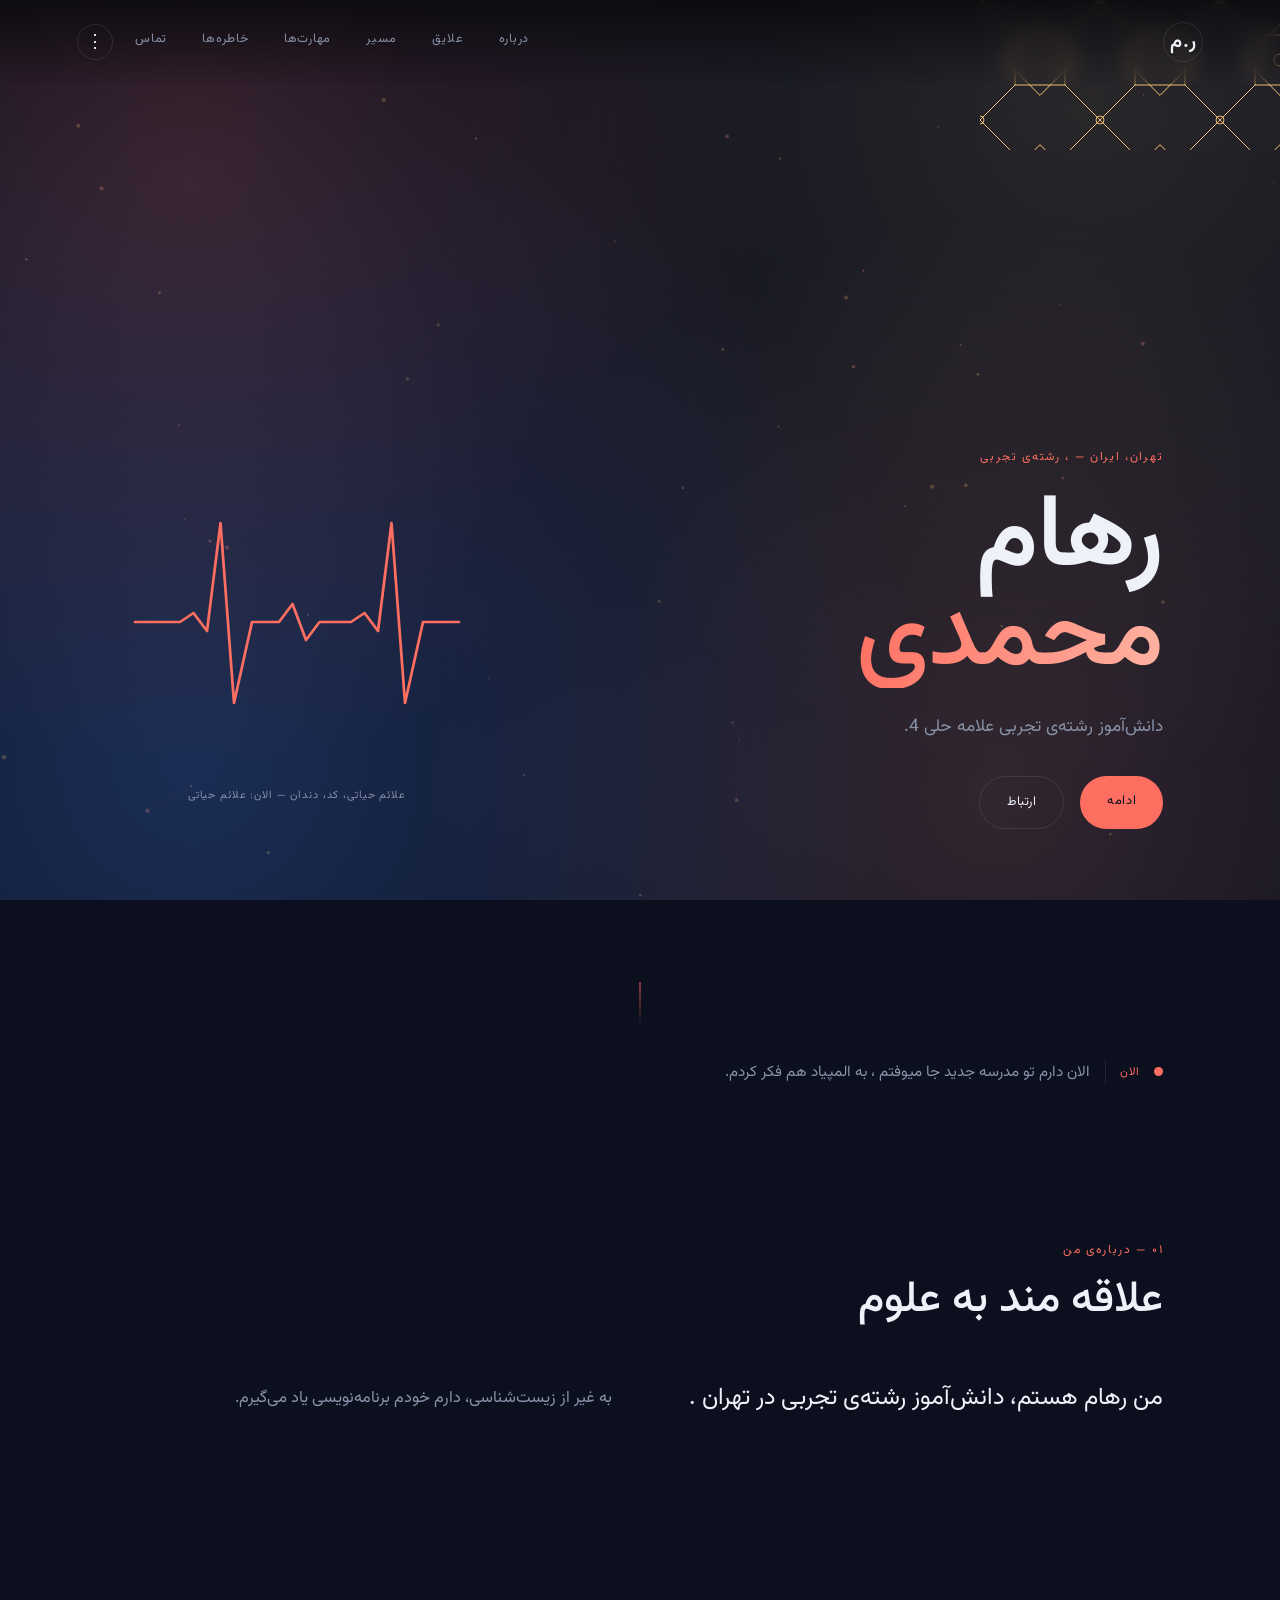
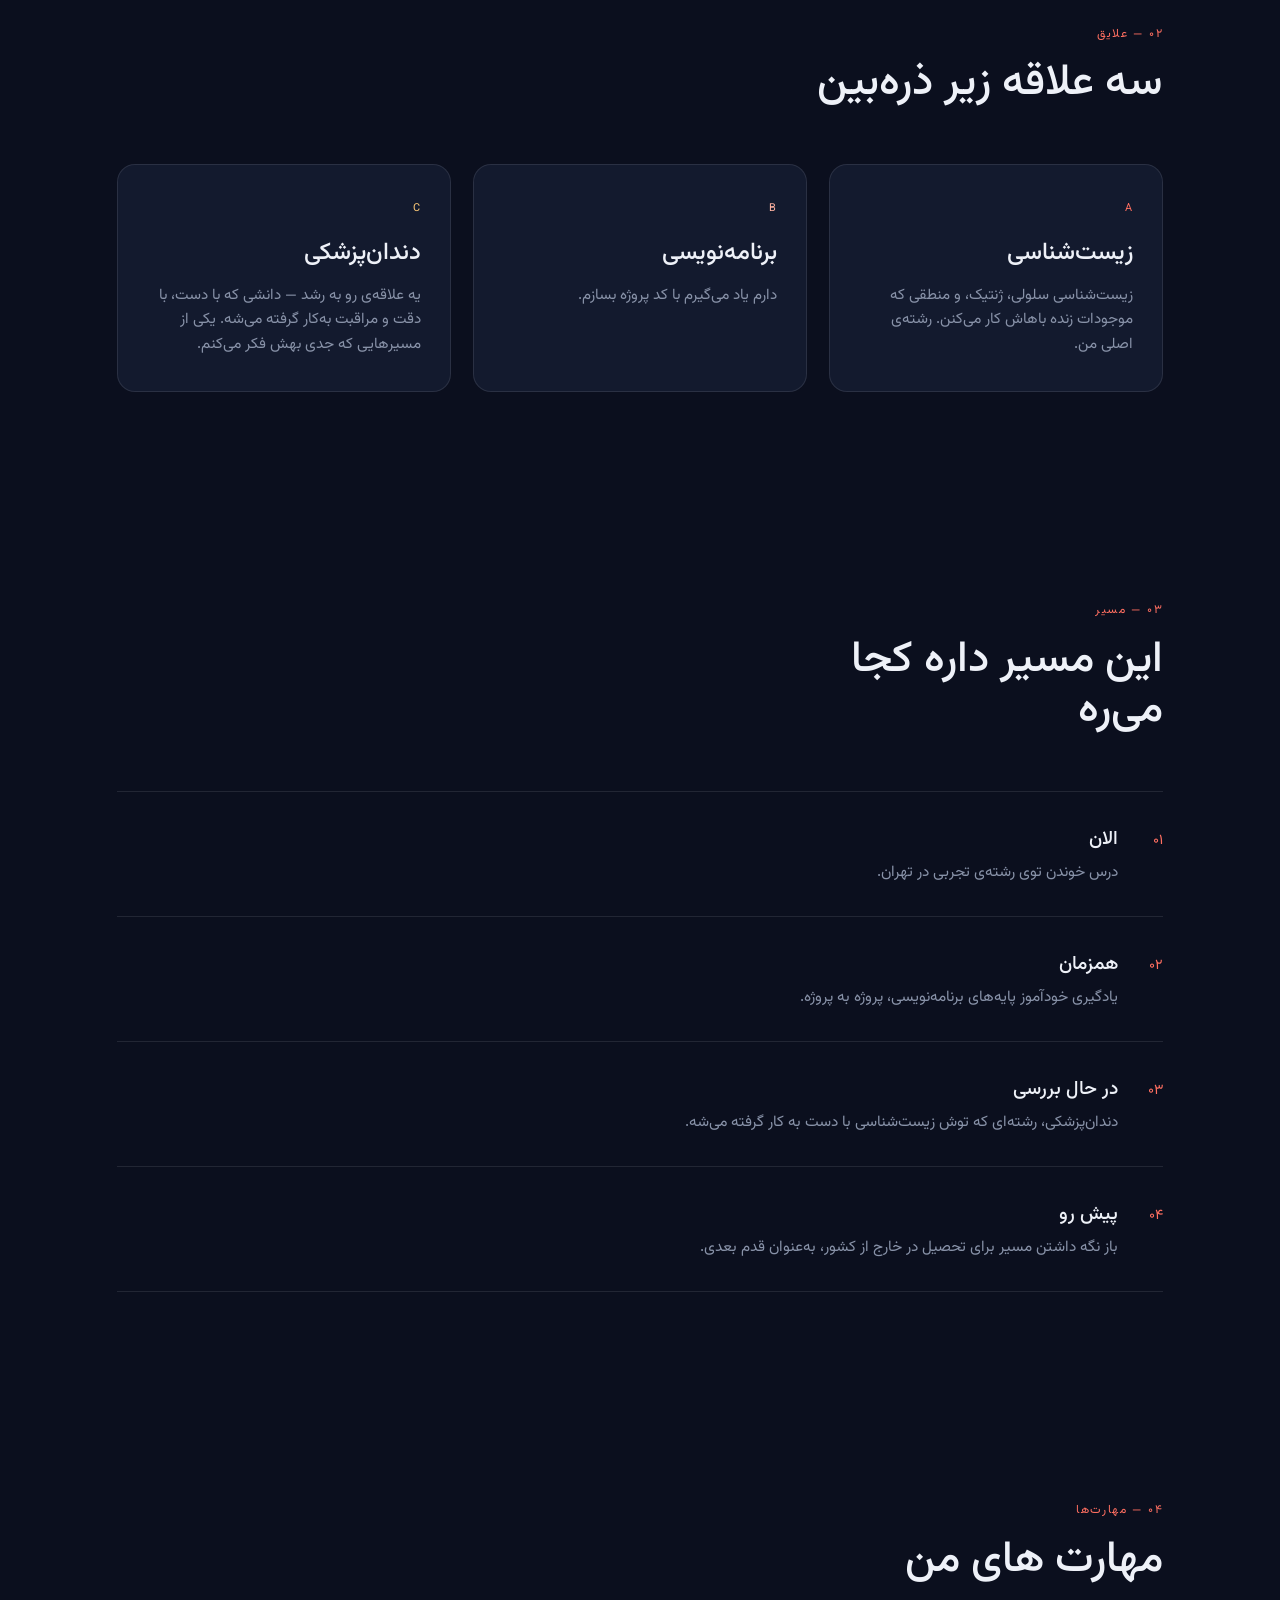
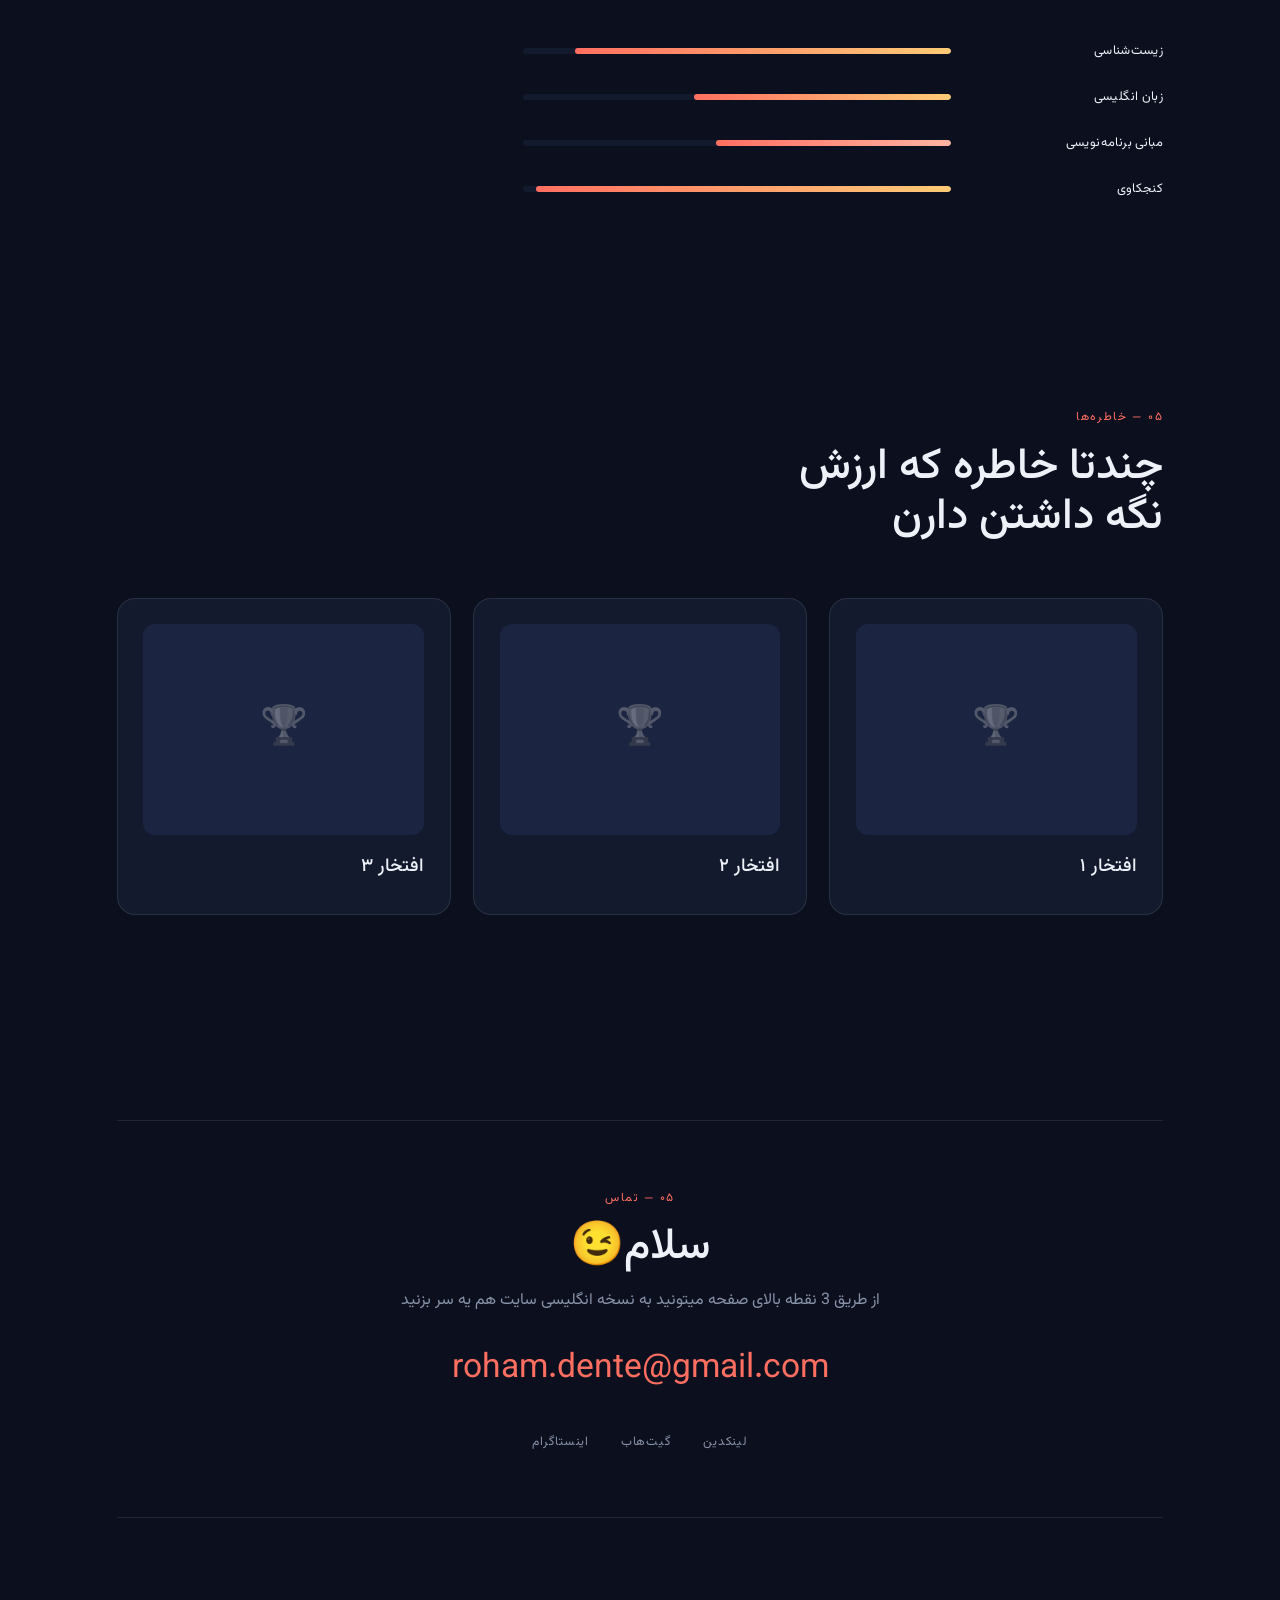
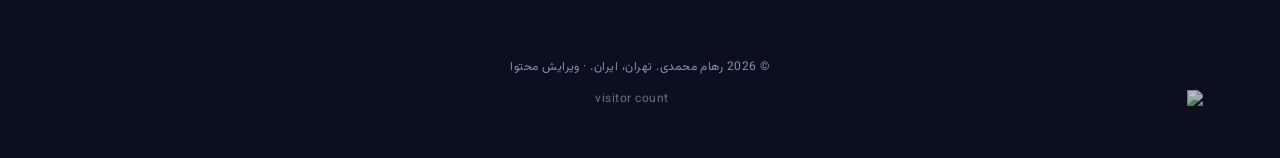
==== commit 226c419b: "Update index.html" ====
--- a/index.html
+++ b/index.html
@@ -69,6 +69,26 @@
 <body>
 
 <div class="bg-mesh"></div>
+<svg class="bg-girih" xmlns="http://www.w3.org/2000/svg" aria-hidden="true">
+  <defs>
+    <pattern id="girihTile" width="120" height="120" patternUnits="userSpaceOnUse">
+      <g stroke="#ffcb77" stroke-width="0.9" fill="none">
+        <rect x="35" y="35" width="50" height="50" transform="rotate(0 60 60)"/>
+        <rect x="35" y="35" width="50" height="50" transform="rotate(45 60 60)"/>
+        <circle cx="60" cy="60" r="6"/>
+        <circle cx="0" cy="0" r="4"/>
+        <circle cx="120" cy="0" r="4"/>
+        <circle cx="0" cy="120" r="4"/>
+        <circle cx="120" cy="120" r="4"/>
+        <line x1="0" y1="0" x2="35" y2="35"/>
+        <line x1="120" y1="0" x2="85" y2="35"/>
+        <line x1="0" y1="120" x2="35" y2="85"/>
+        <line x1="120" y1="120" x2="85" y2="85"/>
+      </g>
+    </pattern>
+  </defs>
+  <rect width="100%" height="100%" fill="url(#girihTile)"/>
+</svg>
 <canvas id="bg-canvas"></canvas>
 <div class="cursor-glow" id="cursorGlow"></div>
 <svg class="grain-overlay" xmlns="http://www.w3.org/2000/svg">
@@ -86,7 +106,7 @@
       <a href="#interests">علایق</a>
       <a href="#path">مسیر</a>
       <a href="#skills">مهارت‌ها</a>
-      <a href="#achievements">افتخارات</a>
+      <a href="#achievements">خاطره‌ها</a>
       <a href="#contact">تماس</a>
     </nav>
     <button class="hamburger" id="hamburger" aria-label="باز کردن منو" aria-expanded="false">
@@ -109,7 +129,6 @@
     <button type="button" class="switch" id="motionSwitch" role="switch" aria-checked="false"><span></span></button>
   </div>
   <a href="admin/" class="settings-link">ویرایش محتوا</a>
-  <a href="https://github.com/roham615/roham-mohamadi-fa" target="_blank" rel="noopener" class="settings-link">مشاهده‌ی کد در گیت‌هاب</a>
   <a href="https://roham615.github.io/roham-mohamadi-site/" class="settings-link">نسخه‌ی انگلیسی سایت</a>
 </div>
 
@@ -118,7 +137,7 @@
   <a href="#interests">علایق</a>
   <a href="#path">مسیر</a>
   <a href="#skills">مهارت‌ها</a>
-  <a href="#achievements">افتخارات</a>
+  <a href="#achievements">خاطره‌ها</a>
   <a href="#contact">تماس</a>
 </div>
 
@@ -283,23 +302,23 @@
   <!-- ACHIEVEMENTS -->
   <section class="achievements" id="achievements">
     <div class="section-head reveal">
-      <span class="eyebrow">۰۵ &mdash; افتخارات</span>
-      <h2>یه قفسه که هنوز داره پر می‌شه</h2>
+      <span class="eyebrow">۰۵ &mdash; خاطره‌ها</span>
+      <h2>چندتا خاطره که ارزش نگه داشتن دارن</h2>
     </div>
     <div class="achievements-grid">
       <article class="achievement-card reveal">
         <div class="achievement-image" id="ach1-image-wrap"><span class="achievement-placeholder">&#127942;</span></div>
-        <h3 id="ach1-title"> ۱</h3>
+        <h3 id="ach1-title">خاطره ۱</h3>
         <p id="ach1-note"></p>
       </article>
       <article class="achievement-card reveal">
         <div class="achievement-image" id="ach2-image-wrap"><span class="achievement-placeholder">&#127942;</span></div>
-        <h3 id="ach2-title"> ۲</h3>
+        <h3 id="ach2-title">خاطره ۲</h3>
         <p id="ach2-note"></p>
       </article>
       <article class="achievement-card reveal">
         <div class="achievement-image" id="ach3-image-wrap"><span class="achievement-placeholder">&#127942;</span></div>
-        <h3 id="ach3-title"> ۳</h3>
+        <h3 id="ach3-title">خاطره ۳</h3>
         <p id="ach3-note"></p>
       </article>
     </div>
@@ -309,7 +328,7 @@
   <section class="contact" id="contact">
     <div class="contact-inner reveal">
       <span class="eyebrow">۰۵ &mdash; تماس</span>
-      <h2>سلام 😉</h2>
+      <h2>سلام😉</h2>
       <p id="contact-desc">از طریق 3 نقطه بالای صفحه میتونید به نسخه انگلیسی سایت دسترسی داشته باشین.</p>
       <a class="contact-email ltr" id="contact-email" href="mailto:your-email@example.com">your-email@example.com</a>
       <div class="contact-socials">
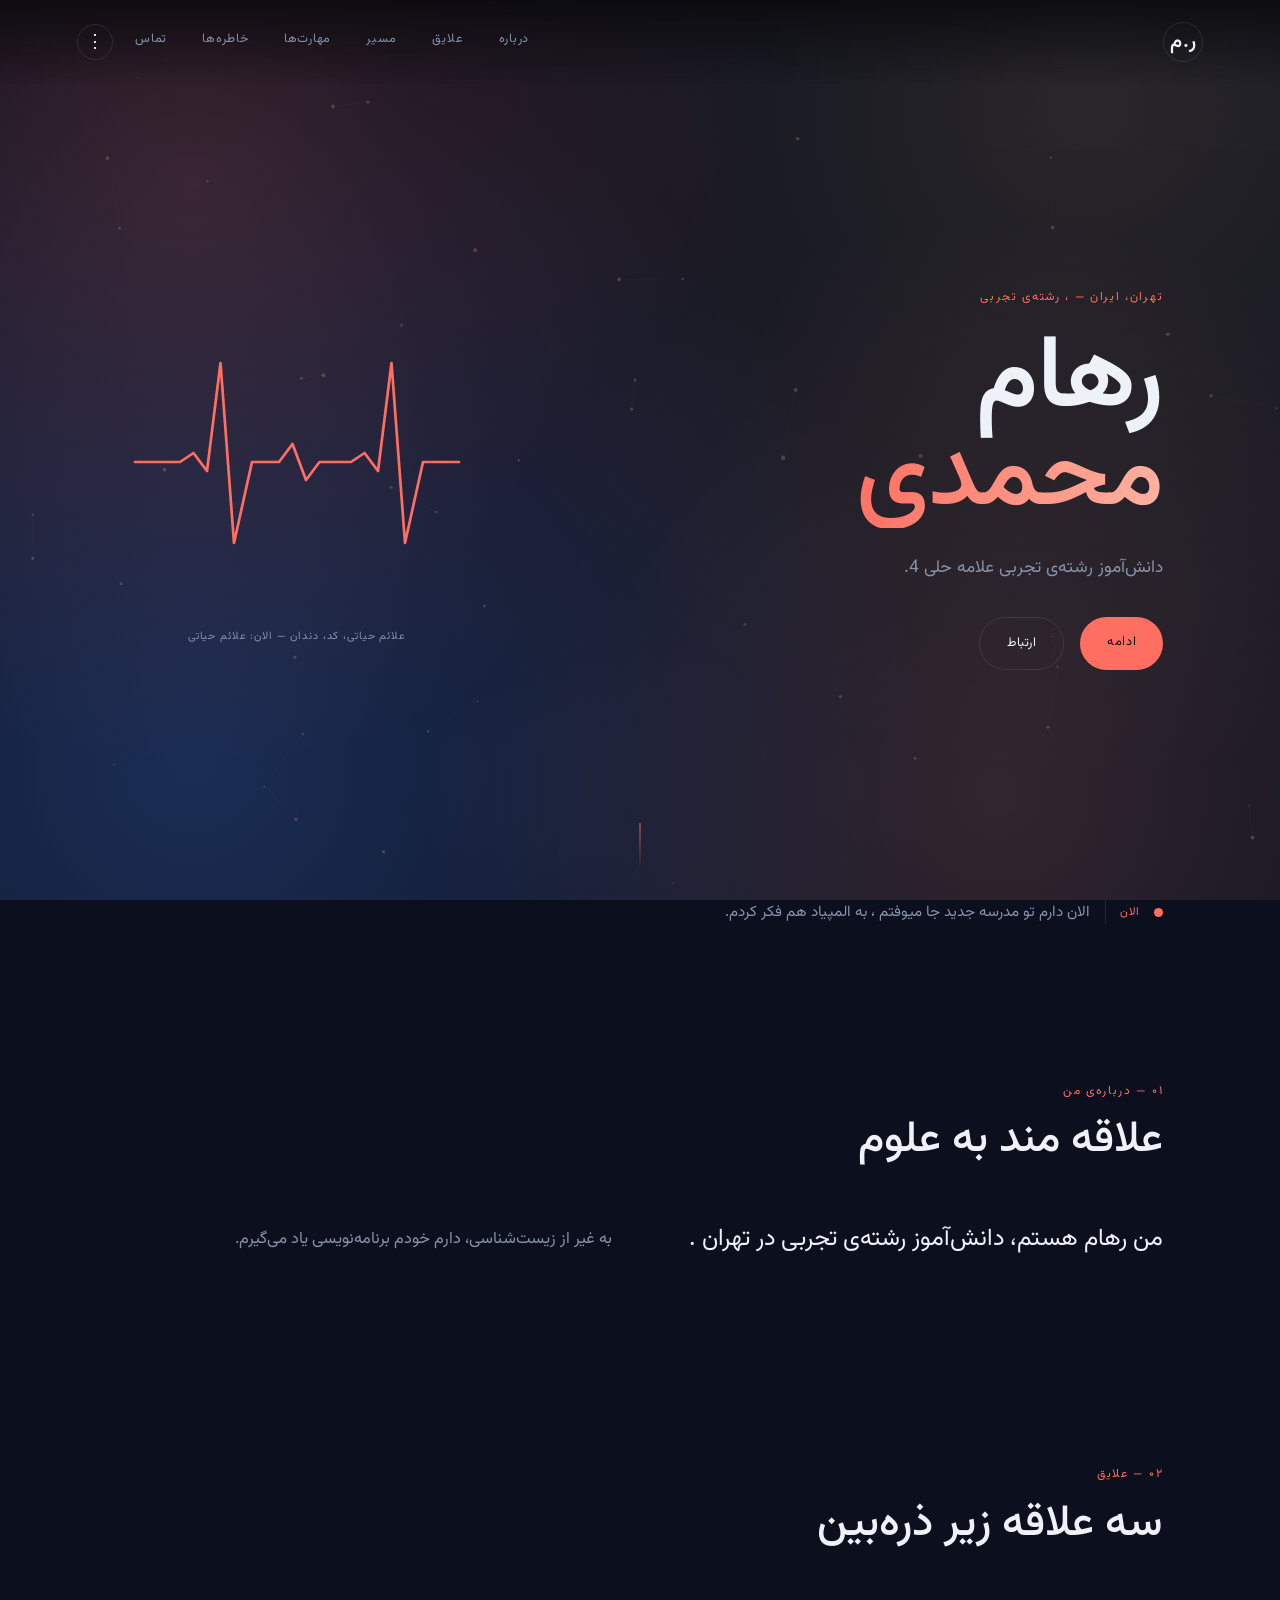
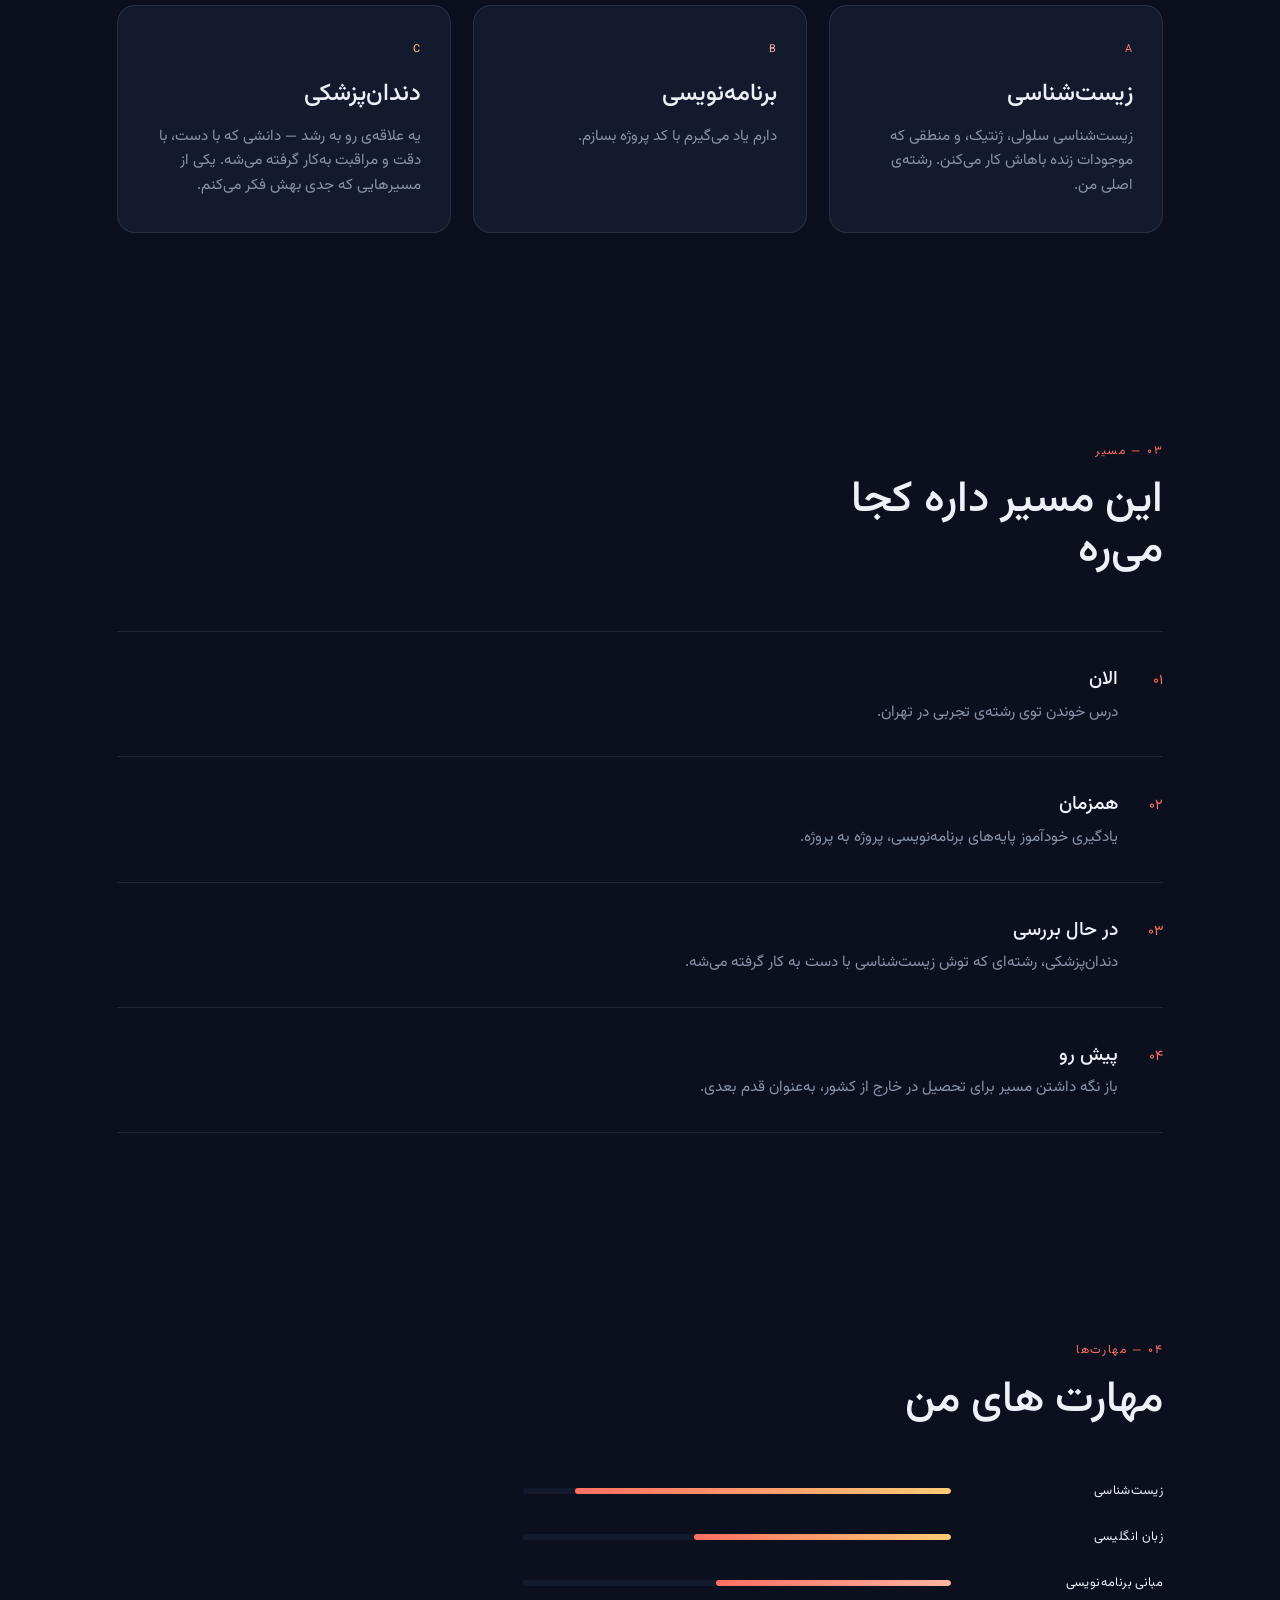
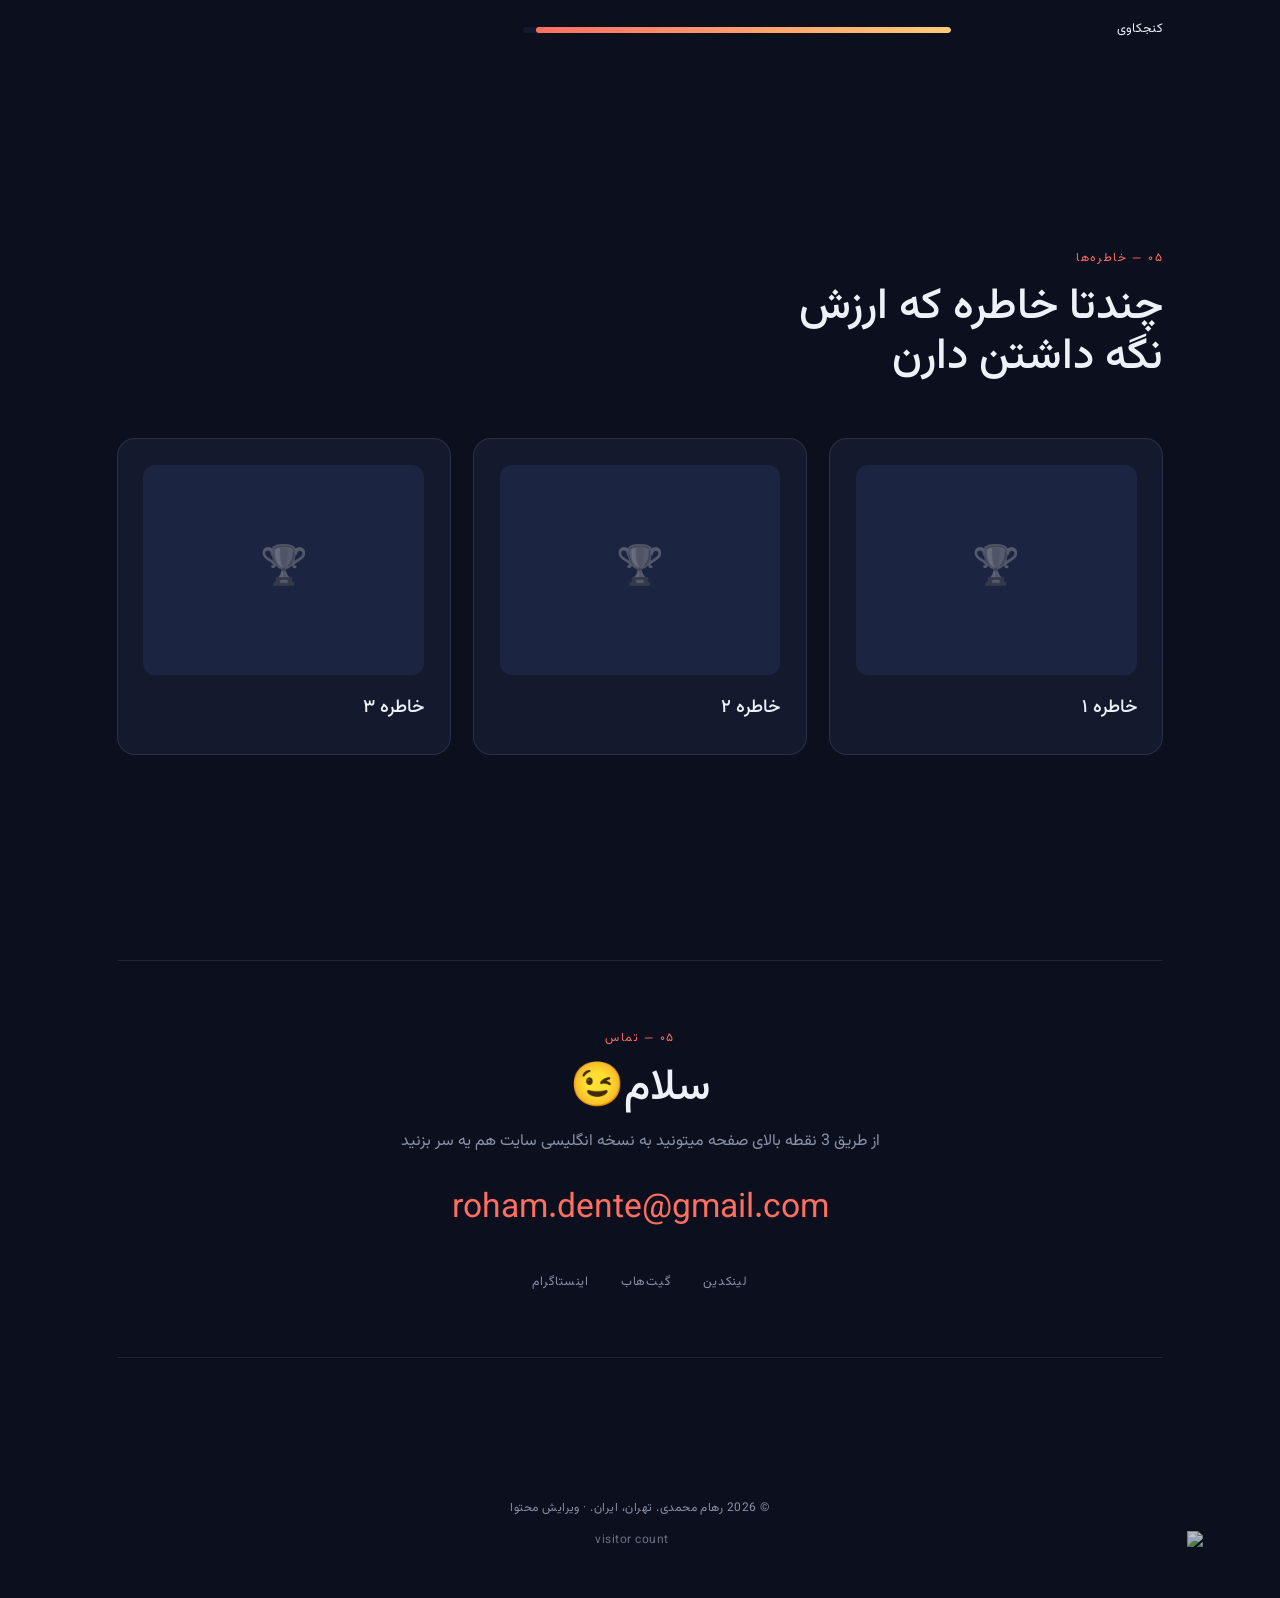
==== commit e3966d74: "Update index.html" ====
--- a/index.html
+++ b/index.html
@@ -69,26 +69,11 @@
 <body>
 
 <div class="bg-mesh"></div>
-<svg class="bg-girih" xmlns="http://www.w3.org/2000/svg" aria-hidden="true">
-  <defs>
-    <pattern id="girihTile" width="120" height="120" patternUnits="userSpaceOnUse">
-      <g stroke="#ffcb77" stroke-width="0.9" fill="none">
-        <rect x="35" y="35" width="50" height="50" transform="rotate(0 60 60)"/>
-        <rect x="35" y="35" width="50" height="50" transform="rotate(45 60 60)"/>
-        <circle cx="60" cy="60" r="6"/>
-        <circle cx="0" cy="0" r="4"/>
-        <circle cx="120" cy="0" r="4"/>
-        <circle cx="0" cy="120" r="4"/>
-        <circle cx="120" cy="120" r="4"/>
-        <line x1="0" y1="0" x2="35" y2="35"/>
-        <line x1="120" y1="0" x2="85" y2="35"/>
-        <line x1="0" y1="120" x2="35" y2="85"/>
-        <line x1="120" y1="120" x2="85" y2="85"/>
-      </g>
-    </pattern>
-  </defs>
-  <rect width="100%" height="100%" fill="url(#girihTile)"/>
-</svg>
+<div class="floating-orbs" aria-hidden="true">
+  <span class="orb orb-1"></span>
+  <span class="orb orb-2"></span>
+  <span class="orb orb-3"></span>
+</div>
 <canvas id="bg-canvas"></canvas>
 <div class="cursor-glow" id="cursorGlow"></div>
 <svg class="grain-overlay" xmlns="http://www.w3.org/2000/svg">
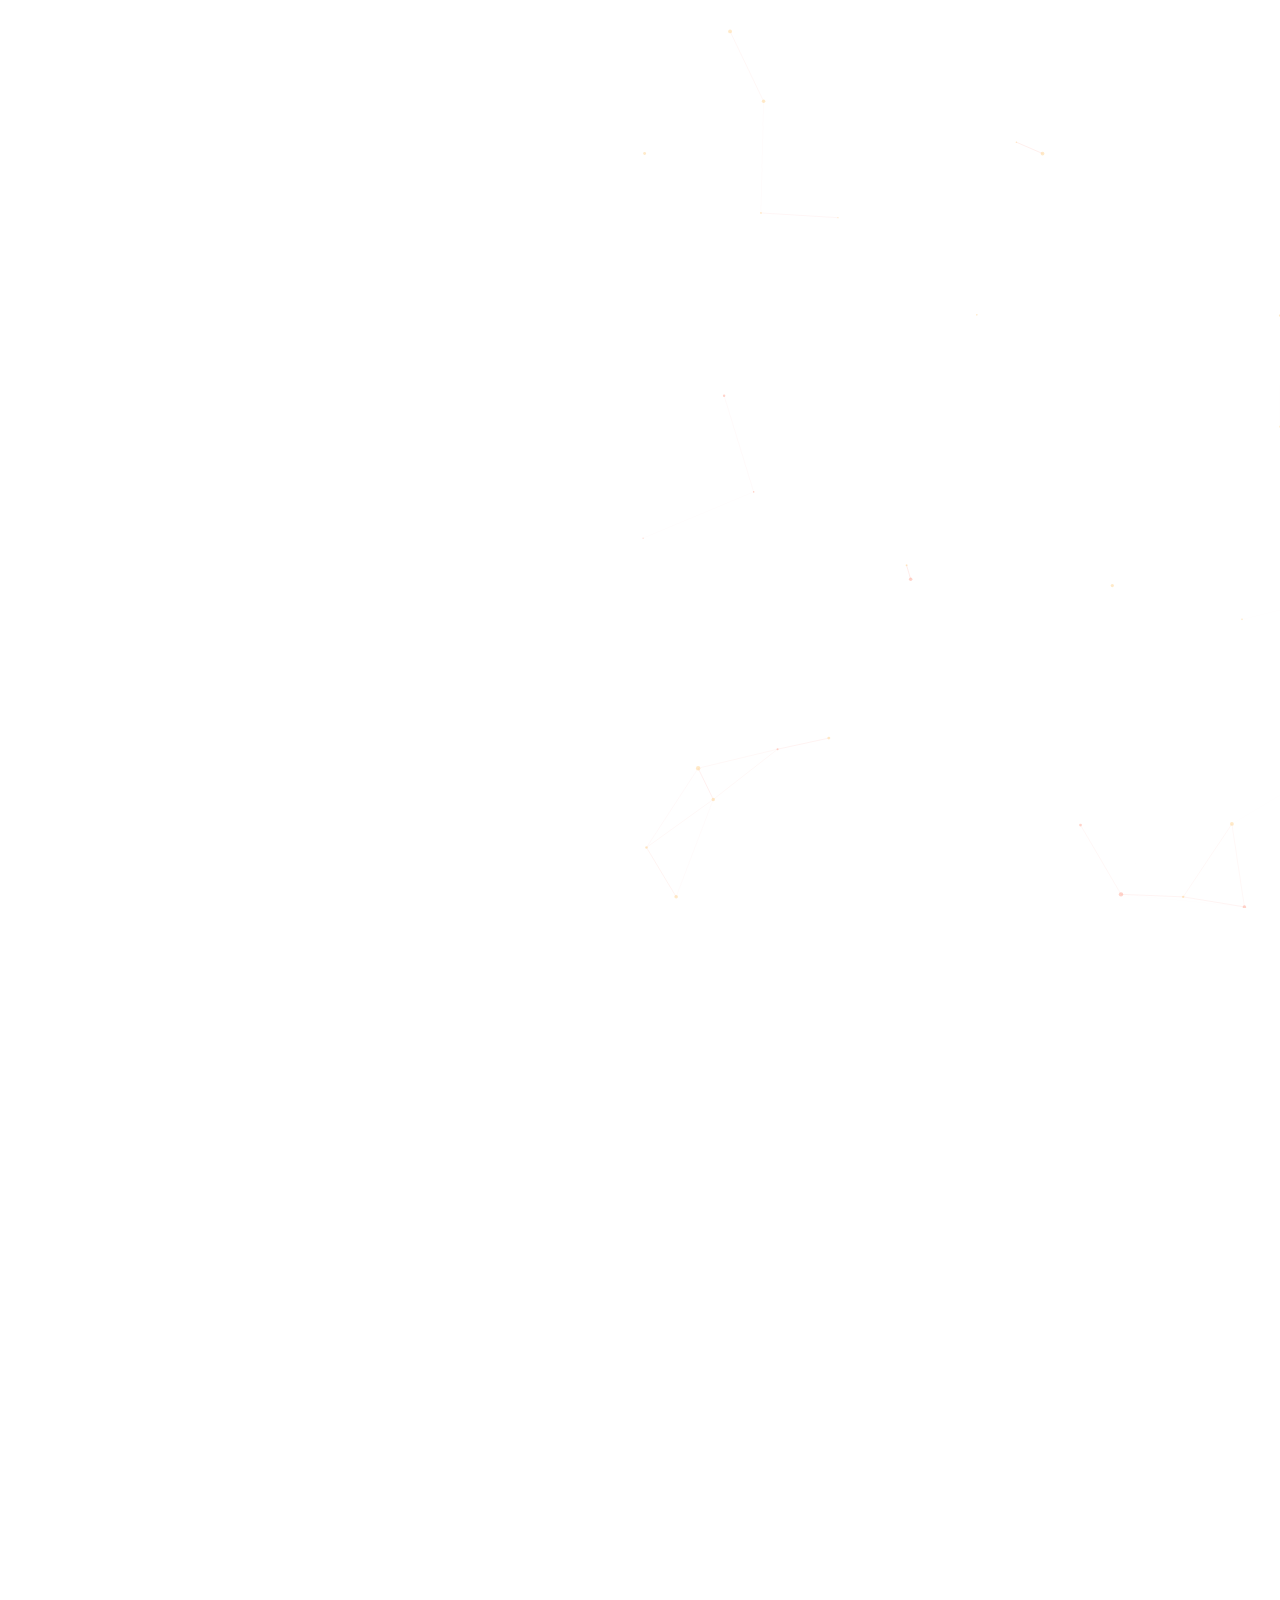
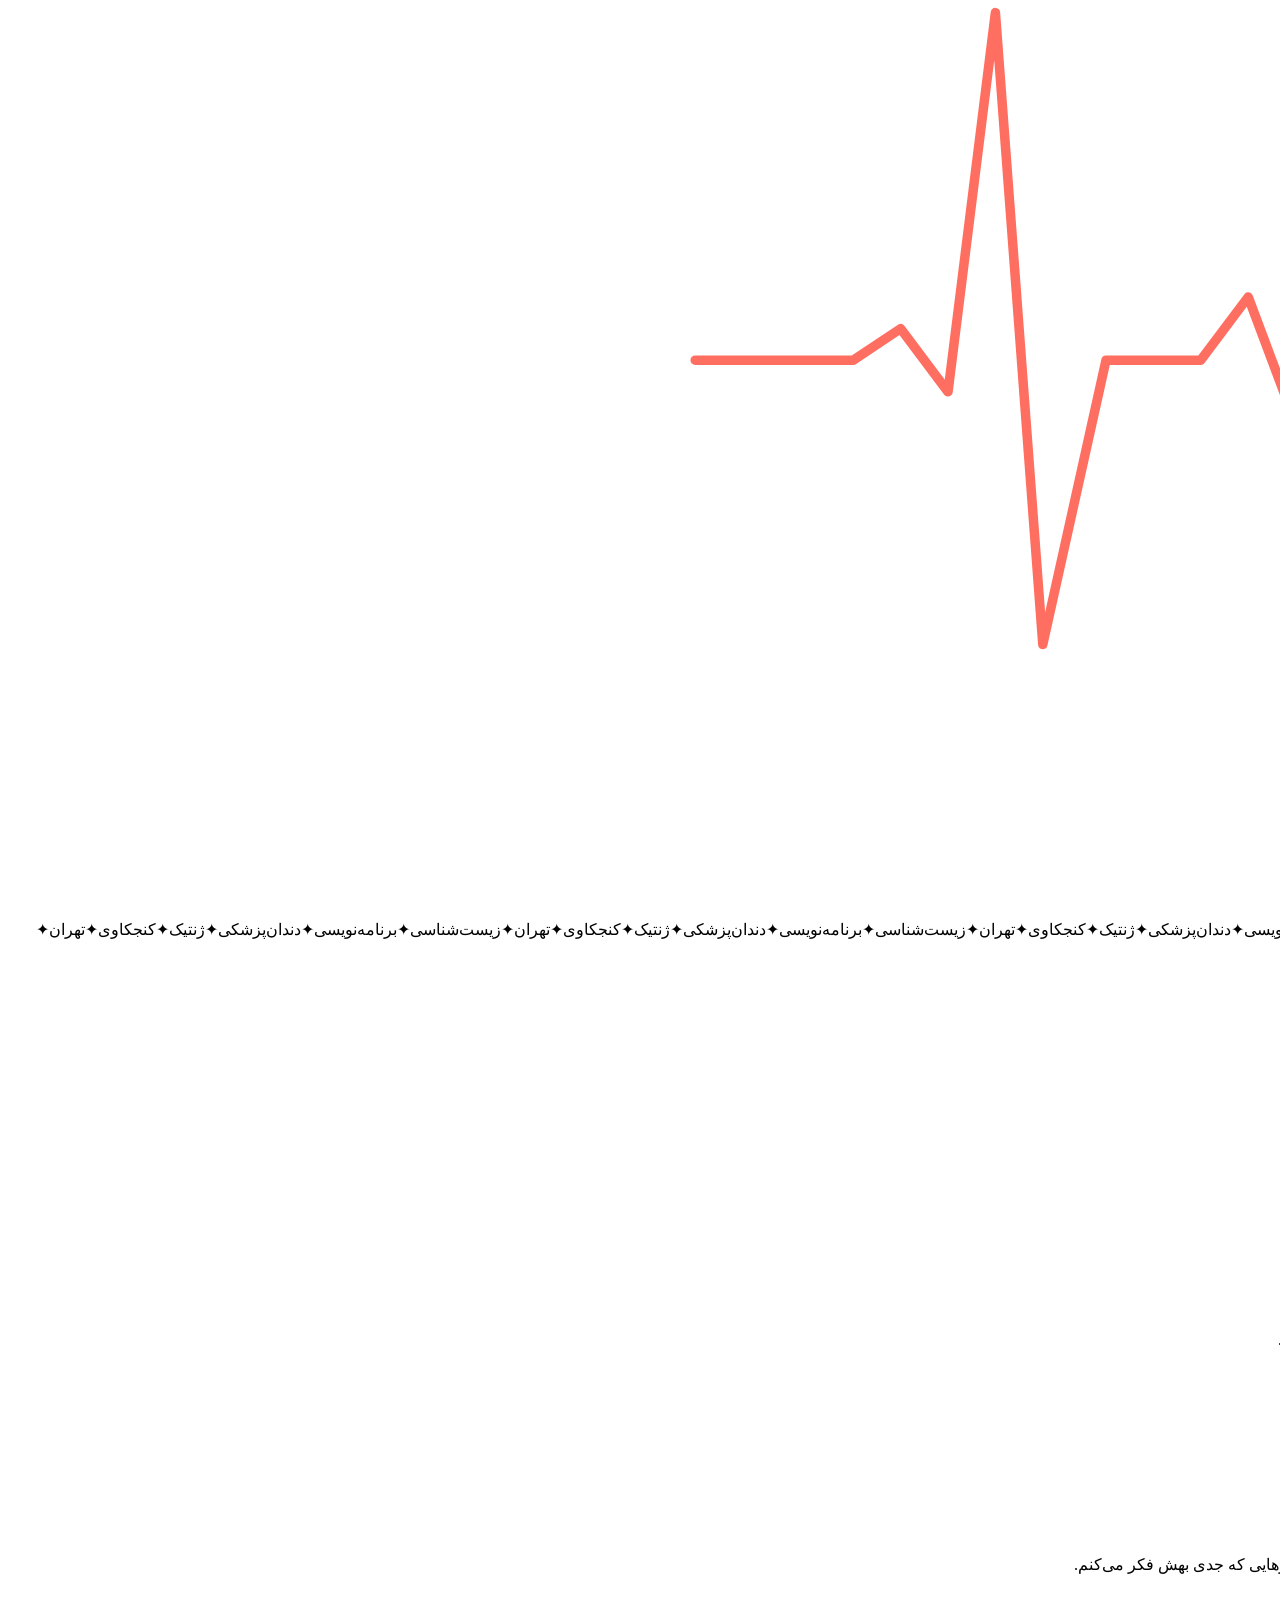
==== commit 6cbf2303: "Update index.html" ====
--- a/index.html
+++ b/index.html
@@ -332,5 +332,6 @@
 </footer>
 
 <script src="js/main.js"></script>
+<script src="js/fx.js"></script>
 </body>
 </html>
--- a/css/style.css
+++ b/css/style.css
@@ -1,778 +1,336 @@
-/* ===== Tokens ===== */
-:root{
-  --void:#0b0f1e;
-  --panel:#131a2e;
-  --panel-2:#1b2440;
-  --orange:#ff6f61;
-  --amber:#ffcb77;
-  --violet:#ff9e8a;
-  --violet-soft:#ffb3a2;
-  --bone:#eef1f8;
-  --gray:#8892a8;
-  --line:rgba(238,241,248,0.1);
-
-  --display:"Vazirmatn", Tahoma, sans-serif;
-  --body:"Vazirmatn", Tahoma, sans-serif;
-  --mono:"Vazirmatn", Tahoma, sans-serif;
-
-  --ease:cubic-bezier(.22,1,.36,1);
+<!DOCTYPE html>
+<html lang="fa" dir="rtl">
+<head>
+<meta charset="UTF-8">
+<script>
+(function(){
+  try{
+    if (localStorage.getItem('rm-theme') === 'light') document.documentElement.setAttribute('data-theme','light');
+    if (localStorage.getItem('rm-motion') === 'reduced') document.documentElement.setAttribute('data-motion','reduced');
+  }catch(e){}
+})();
+</script>
+<meta name="viewport" content="width=device-width, initial-scale=1.0">
+<title>رهام محمدی — دانش‌آموز رشته‌ی تجربی، تهران</title>
+<meta name="description" content="رهام محمدی، دانش‌آموز رشته‌ی تجربی در تهران، علاقه‌مند به دندان‌پزشکی و برنامه‌نویسی. صفحه‌ی رسمی معرفی.">
+<meta name="keywords" content="رهام محمدی, رهام محمدی تهران, رهام محمدی , رهام محمدی زیست شناسی">
+<meta name="author" content="رهام محمدی">
+<meta name="robots" content="index, follow">
+<link rel="canonical" href="https://roham615.github.io/roham-mohamadi-fa/">
+
+<link rel="alternate" hreflang="fa" href="https://roham615.github.io/roham-mohamadi-fa/">
+<link rel="alternate" hreflang="en" href="https://roham615.github.io/roham-mohamadi-site/">
+
+<!-- Open Graph -->
+<meta property="og:type" content="profile">
+<meta property="og:title" content="رهام محمدی — دانش‌آموز رشته‌ تجربی">
+<meta property="og:description" content="صفحه‌ی شخصی رهام محمدی: دانش‌آموز رشته‌ی تجربی در تهران، علاقه‌مند به زیست ، دندان‌پزشکی و برنامه‌نویسی.">
+<meta property="og:url" content="https://roham615.github.io/roham-mohamadi-fa/">
+<meta property="og:site_name" content="رهام محمدی">
+<meta property="og:locale" content="fa_IR">
+<meta property="profile:first_name" content="رهام">
+<meta property="profile:last_name" content="محمدی">
+
+<!-- Twitter -->
+<meta name="twitter:card" content="summary_large_image">
+<meta name="twitter:title" content="رهام محمدی — دانش‌آموز رشته‌ی تجربی">
+<meta name="twitter:description" content="دانش‌آموز رشته‌ی زیست‌شناسی در تهران، علاقه‌مند به زیست، دندان‌پزشکی و برنامه‌نویسی.">
+
+<link rel="icon" href="data:image/svg+xml,<svg xmlns=%22http://www.w3.org/2000/svg%22 viewBox=%220 0 100 100%22><circle cx=%2250%22 cy=%2250%22 r=%2245%22 fill=%22%230a0a0d%22/><text x=%2250%22 y=%2266%22 font-size=%2260%22 fill=%22%23ff6b35%22 text-anchor=%22middle%22 font-family=%22Georgia%22>R</text></svg>">
+
+<link rel="preconnect" href="https://fonts.googleapis.com">
+<link rel="preconnect" href="https://fonts.gstatic.com" crossorigin>
+<link href="https://fonts.googleapis.com/css2?family=Vazirmatn:wght@400;500;600;700&display=swap" rel="stylesheet">
+
+<link rel="stylesheet" href="css/style.css">
+
+<script type="application/ld+json">
+{
+  "@context": "https://schema.org",
+  "@type": "Person",
+  "name": "رهام محمدی",
+  "alternateName": ["Roham Mohamadi", "رهام"],
+  "url": "https://roham615.github.io/roham-mohamadi-fa/",
+  "jobTitle": "دانش‌آموز دبیرستان",
+  "affiliation": {
+    "@type": "EducationalOrganization",
+    "name": "علامه حلی 4"
+  },
+  "address": {
+    "@type": "PostalAddress",
+    "addressLocality": "تهران",
+    "addressCountry": "IR"
+  },
+  "knowsAbout": ["زیست‌شناسی", "تجربی", "دندان‌پزشکی", "برنامه‌نویسی", "علوم کامپیوتر"],
+  "description": "رهام محمدی، دانش‌آموز رشته‌ی زیست‌شناسی در تهران، علاقه‌مند به زیست، دندان‌پزشکی و برنامه‌نویسی است."
 }
-
-[data-theme="light"]{
-  --void:#faf7f2;
-  --panel:#ffffff;
-  --panel-2:#f1ece3;
-  --bone:#1a1a1f;
-  --gray:#68676f;
-  --line:rgba(10,10,13,0.1);
-}
-[data-theme="light"] body{background:var(--void);}
-[data-theme="light"] .nav{background:linear-gradient(to bottom, rgba(250,247,242,0.9), transparent);}
-[data-theme="light"] .switch{background:var(--panel-2);}
-[data-theme="light"] .theme-toggle{background:var(--panel-2);}
-
-*{margin:0;padding:0;box-sizing:border-box;}
-
-html{scroll-behavior:smooth;}
-
-@media (prefers-reduced-motion: reduce){
-  html{scroll-behavior:auto;}
-  *{animation-duration:0.01ms !important; animation-iteration-count:1 !important; transition-duration:0.01ms !important; scroll-behavior:auto !important;}
-}
-html[data-motion="reduced"]{scroll-behavior:auto;}
-html[data-motion="reduced"] *{animation-duration:0.01ms !important; animation-iteration-count:1 !important; transition-duration:0.01ms !important; scroll-behavior:auto !important;}
-
-body{
-  background:var(--void);
-  color:var(--bone);
-  font-family:var(--body);
-  line-height:1.6;
-  overflow-x:hidden;
-  position:relative;
-}
-
-a{color:inherit; text-decoration:none;}
-
-::selection{background:var(--orange); color:var(--void);}
-
-/* ===== Background canvas (molecular node field) ===== */
-/* ===== Gradient mesh background ===== */
-.bg-mesh{
-  position:fixed;
-  inset:0;
-  z-index:-1;
-  background:
-    radial-gradient(circle at 15% 20%, rgba(255,111,97,0.18), transparent 45%),
-    radial-gradient(circle at 85% 12%, rgba(255,203,119,0.12), transparent 50%),
-    radial-gradient(circle at 78% 88%, rgba(255,158,138,0.16), transparent 45%),
-    radial-gradient(circle at 15% 85%, rgba(40,70,130,0.55), transparent 55%),
-    var(--void);
-}
-
-#bg-canvas{
-  position:fixed;
-  inset:0;
-  z-index:0;
-  opacity:0.55;
-  pointer-events:none;
-}
-
-/* ===== Progress bar ===== */
-.progress-bar{
-  position:fixed;
-  top:0; left:0;
-  height:2px;
-  width:0%;
-  background:linear-gradient(90deg, var(--orange), var(--amber));
-  z-index:100;
-  transition:width 0.1s linear;
-}
-
-/* ===== Nav ===== */
-.nav{
-  position:fixed;
-  top:0; left:0; right:0;
-  z-index:50;
-  display:flex;
-  align-items:center;
-  justify-content:space-between;
-  padding:22px 6vw;
-  backdrop-filter:blur(10px);
-  background:linear-gradient(to bottom, rgba(10,10,13,0.85), transparent);
-  transition:padding 0.3s var(--ease);
-}
-.nav-mark{
-  font-family:var(--display);
-  font-weight:600;
-  font-size:1.25rem;
-  letter-spacing:0.02em;
-  color:var(--bone);
-  border:1px solid var(--line);
-  width:40px; height:40px;
-  display:flex; align-items:center; justify-content:center;
-  border-radius:50%;
-  transition:border-color 0.3s var(--ease), color 0.3s var(--ease), transform 0.3s var(--ease);
-}
-.nav-mark:hover{border-color:var(--orange); color:var(--orange); transform:rotate(-8deg);}
-.nav-right{display:flex; align-items:center; gap:1.4rem;}
-.nav-links{display:flex; gap:2.2rem;}
-.nav-links a{
-  font-family:var(--mono);
-  font-size:0.78rem;
-  letter-spacing:0.06em;
-  text-transform:uppercase;
-  color:var(--gray);
-  position:relative;
-  padding-bottom:4px;
-  transition:color 0.3s var(--ease);
-}
-.nav-links a::after{
-  content:"";
-  position:absolute;
-  left:0; bottom:0;
-  width:0%; height:1px;
-  background:var(--orange);
-  transition:width 0.35s var(--ease);
-}
-.nav-links a:hover{color:var(--bone);}
-.nav-links a:hover::after{width:100%;}
-
-.hamburger{
-  display:none;
-  flex-direction:column;
-  justify-content:center;
-  gap:5px;
-  width:36px; height:36px;
-  background:none;
-  border:none;
-  cursor:pointer;
-  z-index:60;
-}
-.hamburger span{
-  display:block;
-  width:22px; height:2px;
-  background:var(--bone);
-  border-radius:2px;
-  transition:transform 0.35s var(--ease), opacity 0.25s var(--ease), background 0.3s var(--ease);
-}
-.hamburger.open span:nth-child(1){transform:translateY(7px) rotate(45deg); background:var(--orange);}
-.hamburger.open span:nth-child(2){opacity:0;}
-.hamburger.open span:nth-child(3){transform:translateY(-7px) rotate(-45deg); background:var(--orange);}
-
-.mobile-menu{
-  position:fixed;
-  inset:0;
-  z-index:45;
-  background:rgba(10,10,13,0.97);
-  backdrop-filter:blur(14px);
-  display:flex;
-  flex-direction:column;
-  align-items:center;
-  justify-content:center;
-  gap:1.8rem;
-  opacity:0;
-  pointer-events:none;
-  transform:translateY(-12px);
-  transition:opacity 0.4s var(--ease), transform 0.4s var(--ease);
-}
-.mobile-menu.open{
-  opacity:1;
-  pointer-events:auto;
-  transform:translateY(0);
-}
-.mobile-menu a{
-  font-family:var(--display);
-  font-size:1.8rem;
-  color:var(--bone);
-  transition:color 0.3s var(--ease);
-}
-.mobile-menu a:hover{color:var(--orange);}
-
-@media (max-width:720px){
-  .nav-links{display:none;}
-  .hamburger{display:flex;}
-}
-@media (min-width:721px){
-  .mobile-menu{display:none;}
-}
-
-/* ===== Settings button + panel ===== */
-.settings-btn{
-  background:none;
-  border:1px solid var(--line);
-  color:var(--bone);
-  width:36px; height:36px;
-  border-radius:50%;
-  font-size:1.1rem;
-  line-height:1;
-  cursor:pointer;
-  display:flex; align-items:center; justify-content:center;
-  transition:border-color 0.3s var(--ease), color 0.3s var(--ease), transform 0.3s var(--ease);
-}
-.settings-btn:hover{border-color:var(--orange); color:var(--orange); transform:rotate(90deg);}
-
-.settings-panel{
-  position:fixed;
-  top:70px; left:6vw; right:auto;
-  z-index:55;
-  width:260px;
-  background:var(--panel);
-  border:1px solid var(--line);
-  border-radius:14px;
-  padding:1.1rem;
-  box-shadow:0 20px 50px -12px rgba(0,0,0,0.5);
-  opacity:0;
-  transform:translateY(-8px) scale(0.98);
-  pointer-events:none;
-  transition:opacity 0.25s var(--ease), transform 0.25s var(--ease);
-}
-.settings-panel.open{
-  opacity:1;
-  transform:translateY(0) scale(1);
-  pointer-events:auto;
-}
-.settings-row{
-  display:flex;
-  align-items:center;
-  justify-content:space-between;
-  padding:0.5rem 0;
-  font-family:var(--mono);
-  font-size:0.78rem;
-  color:var(--bone);
-}
-.theme-toggle{
-  display:flex;
-  background:var(--void);
-  border-radius:999px;
-  padding:2px;
-  gap:2px;
-}
-.theme-opt{
-  background:none;
-  border:none;
-  color:var(--gray);
-  font-family:var(--mono);
-  font-size:0.68rem;
-  text-transform:uppercase;
-  padding:0.35rem 0.7rem;
-  border-radius:999px;
-  cursor:pointer;
-  transition:background 0.3s var(--ease), color 0.3s var(--ease);
-}
-.theme-opt.active{background:var(--orange); color:var(--void);}
-
-.switch{
-  width:38px; height:22px;
-  background:var(--void);
-  border:1px solid var(--line);
-  border-radius:999px;
-  position:relative;
-  cursor:pointer;
-  padding:0;
-}
-.switch span{
-  position:absolute;
-  top:2px; left:2px;
-  width:16px; height:16px;
-  border-radius:50%;
-  background:var(--gray);
-  transition:transform 0.3s var(--ease), background 0.3s var(--ease);
-}
-.switch[aria-checked="true"] span{
-  transform:translateX(16px);
-  background:var(--orange);
-}
-
-.settings-link{
-  display:block;
-  font-family:var(--mono);
-  font-size:0.78rem;
-  color:var(--gray);
-  padding:0.7rem 0;
-  border-top:1px solid var(--line);
-  margin-top:0.4rem;
-  transition:color 0.3s var(--ease);
-}
-.settings-link:hover{color:var(--orange);}
-
-@media (max-width:480px){
-  .settings-panel{left:4vw; right:auto; width:calc(100vw - 8vw);}
-}
-
-/* ===== Layout helpers ===== */
-main{position:relative; z-index:1;}
-section{
-  padding:8vw 6vw;
-  max-width:1200px;
-  margin:0 auto;
-  position:relative;
-}
-.section-head{margin-bottom:3.5rem;}
-.eyebrow{
-  font-family:var(--mono);
-  font-size:0.75rem;
-  letter-spacing:0.14em;
-  text-transform:uppercase;
-  color:var(--orange);
-  display:inline-block;
-  margin-bottom:0.9rem;
-}
-h2{
-  font-family:var(--display);
-  font-weight:500;
-  font-size:clamp(1.8rem, 3.4vw, 2.8rem);
-  line-height:1.15;
-  max-width:16ch;
-}
-
-/* ===== Reveal on scroll ===== */
-.reveal{
-  opacity:0;
-  transform:translateY(28px);
-  transition:opacity 0.9s var(--ease), transform 0.9s var(--ease);
-}
-.reveal.is-visible{
-  opacity:1;
-  transform:translateY(0);
-}
-
-/* Staggered entrance for grouped items */
-.specimen-card:nth-child(1){transition-delay:0s;}
-.specimen-card:nth-child(2){transition-delay:0.12s;}
-.specimen-card:nth-child(3){transition-delay:0.24s;}
-.timeline-item:nth-child(1){transition-delay:0s;}
-.timeline-item:nth-child(2){transition-delay:0.09s;}
-.timeline-item:nth-child(3){transition-delay:0.18s;}
-.timeline-item:nth-child(4){transition-delay:0.27s;}
-.skill-row:nth-child(1){transition-delay:0s;}
-.skill-row:nth-child(2){transition-delay:0.1s;}
-.skill-row:nth-child(3){transition-delay:0.2s;}
-.skill-row:nth-child(4){transition-delay:0.3s;}
-/* Reset the stagger delay once the entrance animation has played, so it
-   doesn't keep delaying unrelated transitions (like card tilt on hover) */
-.specimen-card.is-visible,
-.timeline-item.is-visible,
-.skill-row.is-visible{
-  transition-delay:0s;
-}
-
-/* ===== Hero ===== */
-.hero{
-  min-height:100vh;
-  display:flex;
-  align-items:center;
-  justify-content:space-between;
-  gap:4vw;
-  flex-wrap:wrap;
-  padding-top:12vh;
-  padding-bottom:6vh;
-}
-.hero-inner{max-width:640px;}
-.hero-name{
-  font-family:var(--display);
-  font-weight:600;
-  font-size:clamp(3.2rem, 9vw, 6.4rem);
-  line-height:0.96;
-  letter-spacing:-0.01em;
-  margin:0.6rem 0 1.6rem;
-}
-.hero-name-line{display:block;}
-.hero-name-accent{
-  font-weight:500;
-  background:linear-gradient(100deg, var(--orange), var(--violet-soft));
-  -webkit-background-clip:text;
-  background-clip:text;
-  color:transparent;
-}
-.hero-sub{
-  font-size:1.08rem;
-  color:var(--gray);
-  max-width:46ch;
-  margin-bottom:2.2rem;
-}
-.hero-actions{display:flex; gap:1rem; flex-wrap:wrap;}
-
-.btn{
-  font-family:var(--mono);
-  font-size:0.8rem;
-  letter-spacing:0.04em;
-  text-transform:uppercase;
-  padding:0.95rem 1.7rem;
-  border-radius:999px;
-  transition:transform 0.35s var(--ease), background 0.35s var(--ease), color 0.35s var(--ease), box-shadow 0.35s var(--ease);
-  display:inline-block;
-}
-.btn-primary{
-  background:var(--orange);
-  color:var(--void);
-  box-shadow:0 0 0 0 rgba(255,111,97,0.5);
-}
-.btn-primary:hover{
-  transform:translateY(-3px);
-  box-shadow:0 10px 30px -8px rgba(255,111,97,0.6);
-}
-.btn-ghost{
-  border:1px solid var(--line);
-  color:var(--bone);
-}
-.btn-ghost:hover{
-  border-color:var(--orange);
-  color:var(--orange);
-  transform:translateY(-3px);
-}
-
-.hero-visual{
-  position:relative;
-  width:min(360px, 40vw);
-  display:flex;
-  flex-direction:column;
-  align-items:center;
-  gap:0.8rem;
-}
-#specimenSvg{width:100%; height:auto;}
-.visual-caption{
-  font-family:var(--mono);
-  font-size:0.68rem;
-  letter-spacing:0.08em;
-  text-transform:uppercase;
-  color:var(--gray);
-}
-@media (max-width:900px){
-  .hero-visual{width:70vw; margin:0 auto;}
-}
-
-.scroll-cue{
-  position:absolute;
-  bottom:3.5vh;
-  left:50%;
-  transform:translateX(-50%);
-}
-.scroll-cue span{
-  display:block;
-  width:1px;
-  height:46px;
-  background:linear-gradient(to bottom, var(--orange), transparent);
-  animation:scrollpulse 2s var(--ease) infinite;
-}
-@keyframes scrollpulse{
-  0%{transform:scaleY(0.3); transform-origin:top; opacity:0.4;}
-  50%{transform:scaleY(1); transform-origin:top; opacity:1;}
-  100%{transform:scaleY(0.3); transform-origin:bottom; opacity:0.4;}
-}
-
-/* ===== About ===== */
-.about-grid{
-  display:grid;
-  grid-template-columns:1fr 1fr;
-  gap:3.5rem;
-}
-.about-lead{
-  font-family:var(--display);
-  font-size:1.5rem;
-  font-weight:400;
-  line-height:1.45;
-  color:var(--bone);
-}
-.about-detail{
-  color:var(--gray);
-  font-size:1.02rem;
-  align-self:center;
-}
-@media (max-width:820px){
-  .about-grid{grid-template-columns:1fr;}
-}
-
-/* ===== Interests / specimen cards ===== */
-.specimen-grid{
-  display:grid;
-  grid-template-columns:repeat(3, 1fr);
-  gap:1.4rem;
-  perspective:1000px;
-}
-.specimen-card{
-  background:var(--panel);
-  border:1px solid var(--line);
-  border-radius:18px;
-  padding:2.2rem 1.8rem;
-  transition:transform 0.25s var(--ease), border-color 0.4s var(--ease), background 0.4s var(--ease);
-  position:relative;
-  overflow:hidden;
-  transform:perspective(800px) rotateX(var(--ry, 0deg)) rotateY(var(--rx, 0deg)) translateY(0);
-  will-change:transform;
-}
-.specimen-card::before{
-  content:"";
-  position:absolute;
-  top:-40%; left:-40%;
-  width:80%; height:80%;
-  background:radial-gradient(circle, var(--card-accent, var(--orange)) 0%, transparent 70%);
-  opacity:0;
-  transition:opacity 0.4s var(--ease);
-}
-.specimen-card:nth-child(1){ --card-accent: rgba(255,111,97,0.18); }
-.specimen-card:nth-child(2){ --card-accent: rgba(255,158,138,0.22); }
-.specimen-card:nth-child(3){ --card-accent: rgba(255,203,119,0.2); }
-.specimen-card:nth-child(1) .specimen-tag{ color:var(--orange); }
-.specimen-card:nth-child(2) .specimen-tag{ color:var(--violet-soft); }
-.specimen-card:nth-child(3) .specimen-tag{ color:var(--amber); }
-.specimen-card:nth-child(1):hover{ border-color:rgba(255,111,97,0.4); }
-.specimen-card:nth-child(2):hover{ border-color:rgba(255,158,138,0.45); }
-.specimen-card:nth-child(3):hover{ border-color:rgba(255,203,119,0.4); }
-.specimen-card:hover{
-  border-color:rgba(255,111,97,0.4);
-  background:var(--panel-2);
-}
-.specimen-card:hover::before{opacity:1;}
-.specimen-tag{
-  font-family:var(--mono);
-  font-size:0.68rem;
-  letter-spacing:0.1em;
-  color:var(--amber);
-  margin-bottom:1rem;
-}
-.specimen-card h3{
-  font-family:var(--display);
-  font-size:1.5rem;
-  font-weight:500;
-  margin-bottom:0.7rem;
-}
-.specimen-card p{color:var(--gray); font-size:0.95rem;}
-@media (max-width:820px){
-  .specimen-grid{grid-template-columns:1fr;}
-}
-
-/* ===== Timeline ===== */
-.timeline{list-style:none;}
-.timeline-item{
-  display:flex;
-  gap:1.6rem;
-  padding:2rem 0;
-  border-top:1px solid var(--line);
-  align-items:baseline;
-  transition:padding-left 0.4s var(--ease);
-}
-.timeline-item:hover{padding-left:0.8rem;}
-.timeline-item:last-child{border-bottom:1px solid var(--line);}
-.timeline-index{
-  font-family:var(--mono);
-  color:var(--orange);
-  font-size:0.9rem;
-  min-width:2.5ch;
-}
-.timeline-body h3{
-  font-family:var(--display);
-  font-size:1.2rem;
-  font-weight:500;
-  margin-bottom:0.3rem;
-}
-.timeline-body p{color:var(--gray); font-size:0.96rem;}
-
-/* ===== Skills ===== */
-.skills-grid{display:flex; flex-direction:column; gap:1.6rem; max-width:640px;}
-.skill-row{display:flex; align-items:center; gap:1.4rem;}
-.skill-name{
-  font-family:var(--mono);
-  font-size:0.8rem;
-  letter-spacing:0.03em;
-  min-width:190px;
-  color:var(--bone);
-}
-.skill-bar{
-  flex:1;
-  height:6px;
-  background:var(--panel);
-  border-radius:999px;
-  overflow:hidden;
-}
-.skill-bar span{
-  display:block;
-  height:100%;
-  width:0%;
-  border-radius:999px;
-  background:linear-gradient(90deg, var(--orange), var(--amber));
-  transition:width 1.4s var(--ease);
-}
-.skill-row:nth-child(3) .skill-bar span{
-  background:linear-gradient(90deg, var(--orange), var(--violet-soft));
-}
-.skill-bar.animate span{width:var(--level);}
-
-/* ===== Contact ===== */
-.contact{text-align:center;}
-.contact-inner{
-  padding:5vw 0;
-  border-top:1px solid var(--line);
-  border-bottom:1px solid var(--line);
-}
-.contact h2{margin:0 auto 1rem; max-width:none;}
-.contact p{color:var(--gray); margin-bottom:1.8rem;}
-.contact-email{
-  font-family:var(--display);
-  font-size:clamp(1.4rem, 3vw, 2.1rem);
-  color:var(--orange);
-  border-bottom:1px solid transparent;
-  transition:border-color 0.3s var(--ease), color 0.3s var(--ease);
-}
-.contact-email:hover{border-color:var(--orange); color:var(--amber);}
-.contact-socials{
-  display:flex; justify-content:center; gap:2rem;
-  margin-top:2.2rem;
-}
-.contact-socials a{
-  font-family:var(--mono);
-  font-size:0.78rem;
-  text-transform:uppercase;
-  letter-spacing:0.06em;
-  color:var(--gray);
-  transition:color 0.3s var(--ease);
-}
-.contact-socials a:hover{color:var(--bone);}
-
-/* ===== Footer ===== */
-.site-footer{
-  text-align:center;
-  padding:2.4rem 6vw 3rem;
-  color:var(--gray);
-  font-family:var(--mono);
-  font-size:0.75rem;
-  letter-spacing:0.04em;
-  position:relative;
-  z-index:1;
-}
-
-/* ===== Ambient cursor glow ===== */
-.cursor-glow{
-  position:fixed;
-  top:0; left:0;
-  width:480px; height:480px;
-  border-radius:50%;
-  background:radial-gradient(circle, rgba(255,111,97,0.14) 0%, rgba(255,158,138,0.09) 50%, transparent 75%);
-  transform:translate(-50%, -50%);
-  pointer-events:none;
-  z-index:2;
-  mix-blend-mode:screen;
-  opacity:0;
-  transition:opacity 0.5s ease;
-}
-.cursor-glow.active{opacity:1;}
-@media (max-width:900px){
-  .cursor-glow{display:none;}
-}
-@media (prefers-reduced-motion: reduce){
-  .cursor-glow{display:none;}
-}
-html[data-motion="reduced"] .cursor-glow{display:none;}
-
-/* ===== Grain texture overlay ===== */
-.grain-overlay{
-  position:fixed;
-  inset:0;
-  z-index:3;
-  pointer-events:none;
-  opacity:0.035;
-  mix-blend-mode:overlay;
-}
-
-/* ===== RTL adjustments for Persian ===== */
-html{direction:rtl;}
-body{direction:rtl; text-align:right;}
-.ltr{direction:ltr; unicode-bidi:isolate; display:inline-block;}
-.nav-links{direction:rtl;}
-.hero-actions{direction:rtl;}
-.contact-socials{direction:rtl;}
-
-/* ===== Right Now banner ===== */
-.now-banner{
-  max-width:1200px;
-  margin:0 auto;
-  padding:0 6vw 4vw;
-  display:flex;
-  align-items:center;
-  gap:0.9rem;
-  flex-wrap:wrap;
-}
-.now-dot{
-  width:9px; height:9px;
-  border-radius:50%;
-  background:var(--orange);
-  box-shadow:0 0 0 0 rgba(255,111,97,0.5);
-  animation:nowpulse 2.2s ease infinite;
-  flex-shrink:0;
-}
-@keyframes nowpulse{
-  0%{box-shadow:0 0 0 0 rgba(255,111,97,0.5);}
-  70%{box-shadow:0 0 0 10px rgba(255,111,97,0);}
-  100%{box-shadow:0 0 0 0 rgba(255,111,97,0);}
-}
-.now-label{
-  font-family:var(--mono);
-  font-size:0.72rem;
-  letter-spacing:0.05em;
-  color:var(--orange);
-  flex-shrink:0;
-}
-.now-text{
-  color:var(--gray);
-  font-size:0.95rem;
-  border-inline-start:1px solid var(--line);
-  padding-inline-start:0.9rem;
-}
-
-/* ===== Achievements ===== */
-.achievements-grid{
-  display:grid;
-  grid-template-columns:repeat(3, 1fr);
-  gap:1.4rem;
-}
-.achievement-card{
-  background:var(--panel);
-  border:1px solid var(--line);
-  border-radius:18px;
-  padding:1.6rem;
-  transition:transform 0.3s var(--ease), border-color 0.3s var(--ease);
-}
-.achievement-card:hover{
-  transform:translateY(-6px);
-  border-color:rgba(255,203,119,0.4);
-}
-.achievement-image{
-  width:100%;
-  aspect-ratio:4/3;
-  border-radius:12px;
-  background:var(--panel-2);
-  display:flex;
-  align-items:center;
-  justify-content:center;
-  overflow:hidden;
-  margin-bottom:1.1rem;
-}
-.achievement-image img{
-  width:100%; height:100%;
-  object-fit:cover;
-}
-.achievement-placeholder{
-  font-size:2.4rem;
-  opacity:0.35;
-  filter:grayscale(1);
-}
-.achievement-card h3{
-  font-family:var(--display);
-  font-size:1.15rem;
-  font-weight:500;
-  margin-bottom:0.4rem;
-}
-.achievement-card p{
-  color:var(--gray);
-  font-size:0.9rem;
-}
-@media (max-width:820px){
-  .achievements-grid{grid-template-columns:1fr;}
-}
-
-/* ===== Visitor badge ===== */
-.visitor-badge{
-  display:block;
-  margin:0.8rem auto 0;
-  opacity:0.75;
-  filter:grayscale(0.15);
-}
+</script>
+</head>
+<body>
+
+<div class="bg-mesh"></div>
+<div class="floating-orbs" aria-hidden="true">
+  <span class="orb orb-1"></span>
+  <span class="orb orb-2"></span>
+  <span class="orb orb-3"></span>
+</div>
+<canvas id="bg-canvas"></canvas>
+<div class="cursor-glow" id="cursorGlow"></div>
+<svg class="grain-overlay" xmlns="http://www.w3.org/2000/svg">
+  <filter id="grainFilter"><feTurbulence type="fractalNoise" baseFrequency="0.85" numOctaves="2" stitchTiles="stitch"/></filter>
+  <rect width="100%" height="100%" filter="url(#grainFilter)"/>
+</svg>
+
+<div class="progress-bar" id="progressBar"></div>
+
+<header class="nav" id="nav">
+  <a href="#top" class="nav-mark">ر.م</a>
+  <div class="nav-right">
+    <nav class="nav-links">
+      <a href="#about">درباره</a>
+      <a href="#interests">علایق</a>
+      <a href="#path">مسیر</a>
+      <a href="#skills">مهارت‌ها</a>
+      <a href="#achievements">خاطره‌ها</a>
+      <a href="#contact">تماس</a>
+    </nav>
+    <button class="hamburger" id="hamburger" aria-label="باز کردن منو" aria-expanded="false">
+      <span></span><span></span><span></span>
+    </button>
+    <button class="settings-btn" id="settingsBtn" aria-label="تنظیمات سایت" aria-expanded="false">&#8942;</button>
+  </div>
+</header>
+
+<div class="settings-panel" id="settingsPanel">
+  <div class="settings-row">
+    <span>پوسته</span>
+    <div class="theme-toggle" role="group" aria-label="پوسته">
+      <button type="button" class="theme-opt active" data-theme-choice="dark">تیره</button>
+      <button type="button" class="theme-opt" data-theme-choice="light">روشن</button>
+    </div>
+  </div>
+  <div class="settings-row">
+    <span>کاهش انیمیشن</span>
+    <button type="button" class="switch" id="motionSwitch" role="switch" aria-checked="false"><span></span></button>
+  </div>
+  <a href="admin/" class="settings-link">ویرایش محتوا</a>
+  <a href="https://roham615.github.io/roham-mohamadi-site/" class="settings-link">نسخه‌ی انگلیسی سایت</a>
+</div>
+
+<div class="mobile-menu" id="mobileMenu">
+  <a href="#about">درباره</a>
+  <a href="#interests">علایق</a>
+  <a href="#path">مسیر</a>
+  <a href="#skills">مهارت‌ها</a>
+  <a href="#achievements">خاطره‌ها</a>
+  <a href="#contact">تماس</a>
+</div>
+
+<main>
+
+  <!-- HERO -->
+  <section class="hero" id="top">
+    <div class="hero-inner">
+      <p class="eyebrow reveal" id="hero-eyebrow">تهران، ایران &mdash;  رشته‌ی تجربی</p>
+      <h1 class="hero-name reveal">
+        <span class="hero-name-line" id="hero-first-name">رهام</span>
+        <span class="hero-name-line hero-name-accent" id="hero-last-name">محمدی</span>
+      </h1>
+      <p class="hero-sub reveal" id="hero-subtitle">
+        دانش‌آموز رشته‌ی تجربی 
+      </p>
+      <div class="hero-actions reveal">
+        <a href="#about" class="btn btn-primary">ادامه</a>
+        <a href="#contact" class="btn btn-ghost">ارتباط</a>
+      </div>
+    </div>
+    <div class="hero-visual" aria-hidden="true">
+      <svg id="specimenSvg" viewBox="0 0 400 340" fill="none" xmlns="http://www.w3.org/2000/svg">
+        <!-- Stage 1: heartbeat / EKG waveform -->
+        <path id="ekgPath"
+          d="M20 170 L70 170 L85 160 L100 180 L115 60 L130 260 L150 170 L180 170
+             L195 150 L210 190 L225 170 L260 170 L275 160 L290 180 L305 60 L320 260 L340 170 L380 170"
+          stroke="#ff6f61" stroke-width="3" stroke-linecap="round" stroke-linejoin="round" fill="none"/>
+        <!-- Stage 2: code brackets -->
+        <path id="codePath"
+          d="M170 90 C150 90 145 105 145 125 C145 145 130 155 115 160 C130 165 145 175 145 195 C145 215 150 230 170 230
+             M230 90 C250 90 255 105 255 125 C255 145 270 155 285 160 C270 165 255 175 255 195 C255 215 250 230 230 230
+             M175 130 L215 130
+             M175 155 L205 155
+             M175 180 L225 180"
+          stroke="#ff9e8a" stroke-width="3" stroke-linecap="round" stroke-linejoin="round" fill="none" opacity="0"/>
+        <!-- Stage 3: molar -->
+        <path id="molarPath"
+          d="M130 210 C120 250, 140 280, 165 275 C180 272, 178 245, 190 245 C202 245, 200 274, 218 276
+             C244 279, 262 248, 250 208 C244 188, 224 178, 200 180 C176 178, 138 188, 130 210 Z"
+          stroke="#ffcb77" stroke-width="3" stroke-linecap="round" stroke-linejoin="round" fill="none" opacity="0"/>
+      </svg>
+      <span class="visual-caption" id="visualCaption">قلب، کد، دندان</span>
+    </div>
+    <div class="scroll-cue" aria-hidden="true"><span></span></div>
+  </section>
+
+  <!-- RIGHT NOW -->
+  <section class="now-banner reveal" id="now">
+    <span class="now-dot" aria-hidden="true"></span>
+    <span class="now-label">الان</span>
+    <p class="now-text" id="now-text">.</p>
+  </section>
+
+  <!-- ABOUT -->
+  <section class="about" id="about">
+    <div class="section-head reveal">
+      <span class="eyebrow">۰۱ &mdash; درباره‌ی من</span>
+      <h2>علاقه مند به علوم</h2>
+    </div>
+    <div class="about-grid">
+      <p class="about-lead reveal" id="about-lead">
+        من رهام هستم، دانش‌آموز رشته‌ی زیست‌شناسی در تهران
+        &mdash; 
+        
+       
+      </p>
+      <p class="about-detail reveal" id="about-detail">
+        به جز از زیست‌شناسی، دارم خودم برنامه‌نویسی یاد می‌گیرم.</p>
+    </div>
+  </section>
+
+  <!-- INTERESTS -->
+  <section class="interests" id="interests">
+    <div class="section-head reveal">
+      <span class="eyebrow">۰۲ &mdash; علایق</span>
+      <h2>سه علاقه زیر ذره‌بین</h2>
+    </div>
+    <div class="specimen-grid">
+      <article class="specimen-card reveal">
+        <div class="specimen-tag" id="card1-tag">نمونه A</div>
+        <h3 id="card1-title">زیست‌شناسی</h3>
+        <p id="card1-desc">زیست‌شناسی سلولی، ژنتیک، و منطقی که موجودات زنده باهاش کار می‌کنن. رشته‌ی اصلی من..</p>
+      </article>
+      <article class="specimen-card reveal">
+        <div class="specimen-tag" id="card2-tag">نمونه B</div>
+        <h3 id="card2-title">برنامه‌نویسی</h3>
+        <p id="card2-desc">دارم یاد می‌گیرم با کد پروژه بسازم &mdash; هنوز اول راهم،.</p>
+      </article>
+      <article class="specimen-card reveal">
+        <div class="specimen-tag" id="card3-tag">نمونه C</div>
+        <h3 id="card3-title">دندان‌پزشکی</h3>
+        <p id="card3-desc">یه علاقه‌ی رو به رشد &mdash; دانشی که با دست، با دقت و مراقبت به‌کار گرفته می‌شه. یکی از مسیرهایی که جدی بهش فکر می‌کنم.</p>
+      </article>
+    </div>
+  </section>
+
+  <!-- PATH / TIMELINE -->
+  <section class="path" id="path">
+    <div class="section-head reveal">
+      <span class="eyebrow">۰۳ &mdash; مسیر</span>
+      <h2>این مسیر داره کجا می‌ره</h2>
+    </div>
+    <ol class="timeline">
+      <li class="timeline-item reveal">
+        <span class="timeline-index">۰۱</span>
+        <div class="timeline-body">
+          <h3 id="tl1-title">الان</h3>
+          <p id="tl1-desc">درس خوندن توی رشته‌ی تجربی در تهران.</p>
+        </div>
+      </li>
+      <li class="timeline-item reveal">
+        <span class="timeline-index">۰۲</span>
+        <div class="timeline-body">
+          <h3 id="tl2-title">همزمان</h3>
+          <p id="tl2-desc">یادگیری خودآموز پایه‌های برنامه‌نویسی، پروژه به پروژه.</p>
+        </div>
+      </li>
+      <li class="timeline-item reveal">
+        <span class="timeline-index">۰۳</span>
+        <div class="timeline-body">
+          <h3 id="tl3-title">در حال بررسی</h3>
+          <p id="tl3-desc">دندان‌پزشکی، رشته‌ای که زیست‌شناسی توش با دست به کار گرفته می‌شه.</p>
+        </div>
+      </li>
+      <li class="timeline-item reveal">
+        <span class="timeline-index">۰۴</span>
+        <div class="timeline-body">
+          <h3 id="tl4-title">پیش رو</h3>
+          <p id="tl4-desc">باز نگه داشتن مسیر برای تحصیل در خارج از کشور، به‌عنوان قدم بعدی.</p>
+        </div>
+      </li>
+    </ol>
+  </section>
+
+  <!-- SKILLS -->
+  <section class="skills" id="skills">
+    <div class="section-head reveal">
+      <span class="eyebrow">۰۴ &mdash; مهارت‌ها</span>
+      <h2>مهارت های من</h2>
+    </div>
+    <div class="skills-grid">
+      <div class="skill-row reveal">
+        <span class="skill-name" id="skill1-name"> زیست‌شناسی</span>
+        <div class="skill-bar" id="skill1-bar"><span style="--level:88%"></span></div>
+      </div>
+      <div class="skill-row reveal">
+        <span class="skill-name" id="skill2-name">زبان انگلیسی</span>
+        <div class="skill-bar" id="skill2-bar"><span style="--level:60%"></span></div>
+      </div>
+      <div class="skill-row reveal">
+        <span class="skill-name" id="skill3-name">مبانی برنامه‌نویسی</span>
+        <div class="skill-bar" id="skill3-bar"><span style="--level:55%"></span></div>
+      </div>
+      <div class="skill-row reveal">
+        <span class="skill-name" id="skill4-name">کنجکاوی</span>
+        <div class="skill-bar" id="skill4-bar"><span style="--level:97%"></span></div>
+      </div>
+    </div>
+  </section>
+
+  <!-- ACHIEVEMENTS -->
+  <section class="achievements" id="achievements">
+    <div class="section-head reveal">
+      <span class="eyebrow">۰۵ &mdash; خاطره‌ها</span>
+      <h2>چندتا خاطره که ارزش نگه داشتن دارن</h2>
+    </div>
+    <div class="achievements-grid">
+      <article class="achievement-card reveal">
+        <div class="achievement-image" id="ach1-image-wrap"><span class="achievement-placeholder">&#127942;</span></div>
+        <h3 id="ach1-title">خاطره ۱</h3>
+        <p id="ach1-note"></p>
+      </article>
+      <article class="achievement-card reveal">
+        <div class="achievement-image" id="ach2-image-wrap"><span class="achievement-placeholder">&#127942;</span></div>
+        <h3 id="ach2-title">خاطره ۲</h3>
+        <p id="ach2-note"></p>
+      </article>
+      <article class="achievement-card reveal">
+        <div class="achievement-image" id="ach3-image-wrap"><span class="achievement-placeholder">&#127942;</span></div>
+        <h3 id="ach3-title">خاطره ۳</h3>
+        <p id="ach3-note"></p>
+      </article>
+    </div>
+  </section>
+
+  <!-- CONTACT -->
+  <section class="contact" id="contact">
+    <div class="contact-inner reveal">
+      <span class="eyebrow">۰۵ &mdash; تماس</span>
+      <h2>سلام😉</h2>
+      <p id="contact-desc">از طریق 3 نقطه بالای صفحه میتونید به نسخه انگلیسی سایت دسترسی داشته باشین.</p>
+      <a class="contact-email ltr" id="contact-email" href="mailto:your-email@example.com">your-email@example.com</a>
+      <div class="contact-socials">
+        <a href="#" id="contact-linkedin" aria-label="LinkedIn">لینکدین</a>
+        <a href="#" id="contact-github" aria-label="GitHub">گیت‌هاب</a>
+        <a href="#" id="contact-instagram" aria-label="Instagram">اینستاگرام</a>
+      </div>
+    </div>
+  </section>
+
+</main>
+
+<footer class="site-footer">
+  <p>&copy; <span id="year"></span> رهام محمدی. تهران، ایران. &middot; <a href="admin/" style="color:var(--gray);">ویرایش محتوا</a></p>
+  <img class="visitor-badge" src="https://visitor-badge.laobi.icu/badge?page_id=roham615.roham-mohamadi-fa&left_text=%D8%A8%D8%A7%D8%B2%D8%AF%DB%8C%D8%AF&left_color=0b0f1e&right_color=ff6f61" alt="visitor count" loading="lazy">
+</footer>
+
+<script src="js/main.js"></script>
+</body>
+</html>
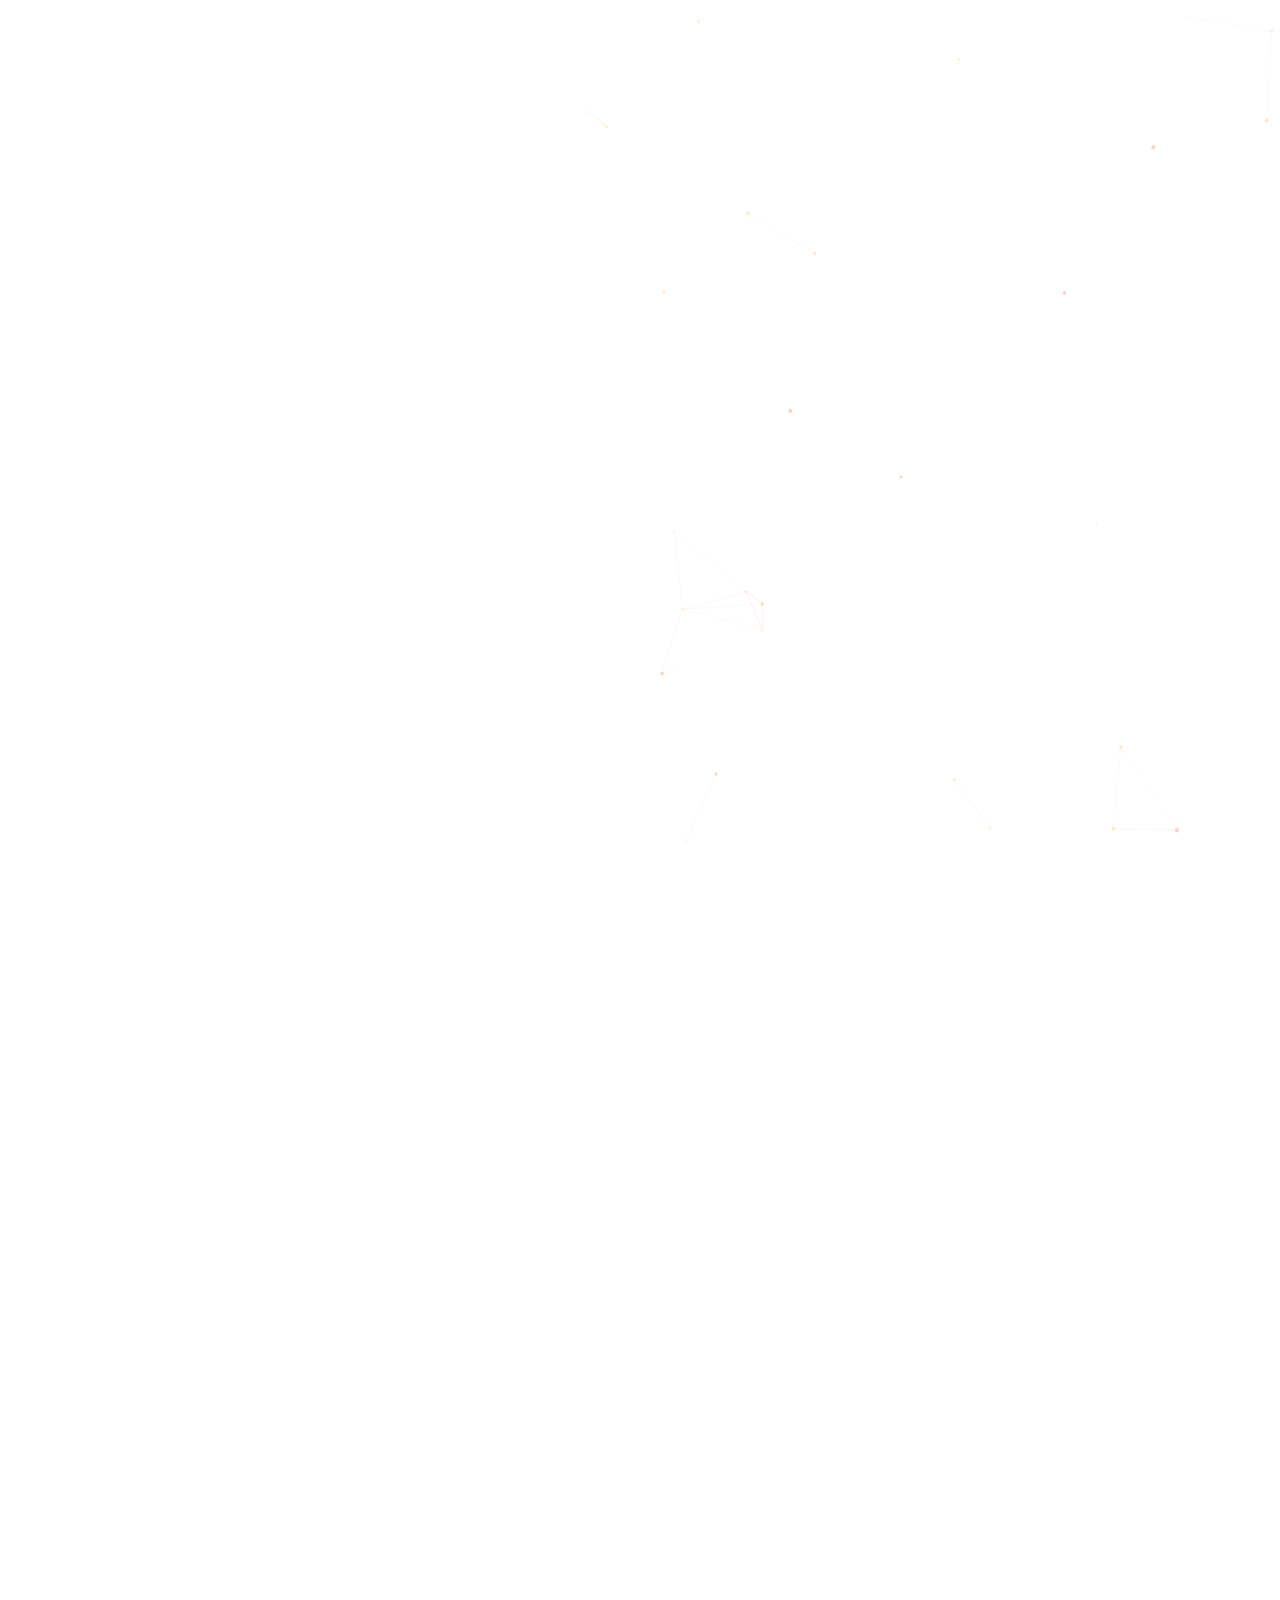
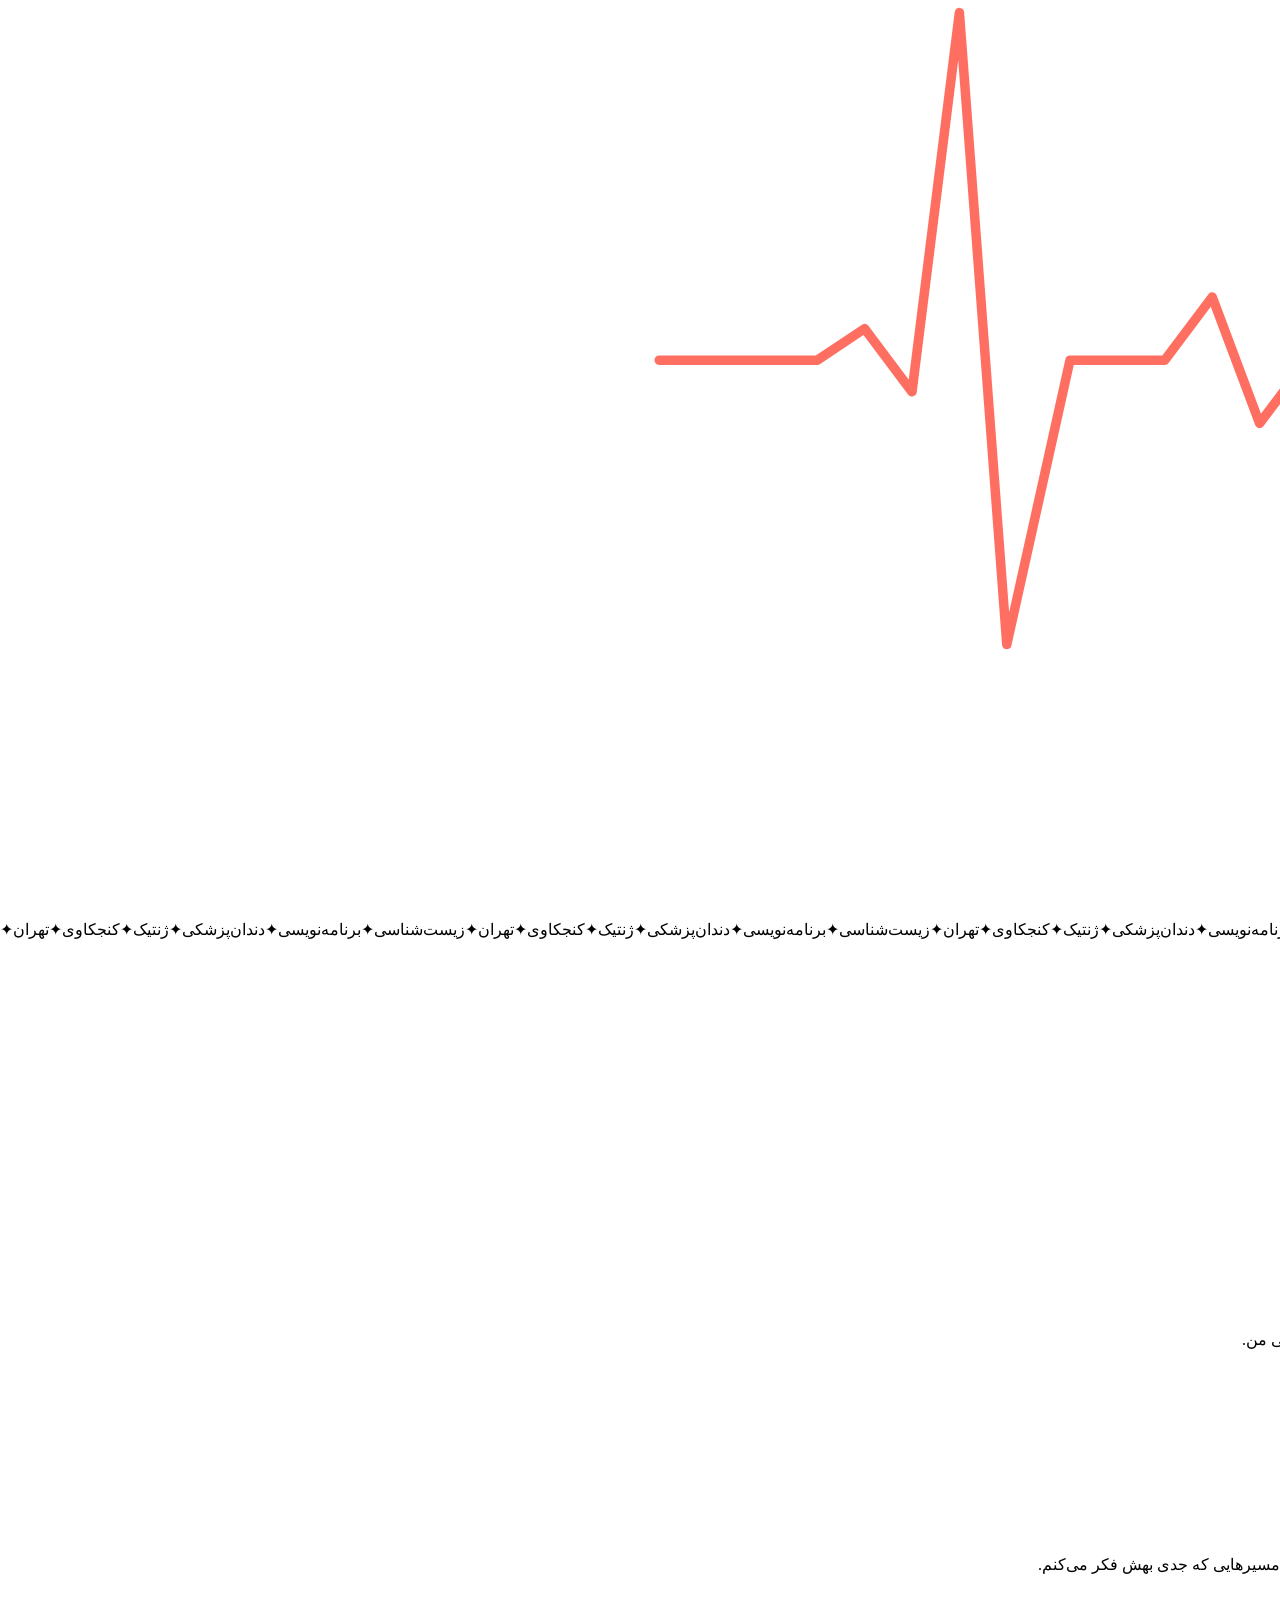
==== commit 42bbe0b0: "Update index.html" ====
--- a/index.html
+++ b/index.html
@@ -332,6 +332,6 @@
 </footer>
 
 <script src="js/main.js"></script>
-<script src="js/fx.js"></script>
+    <script src="js/fx.js"></script>
 </body>
 </html>
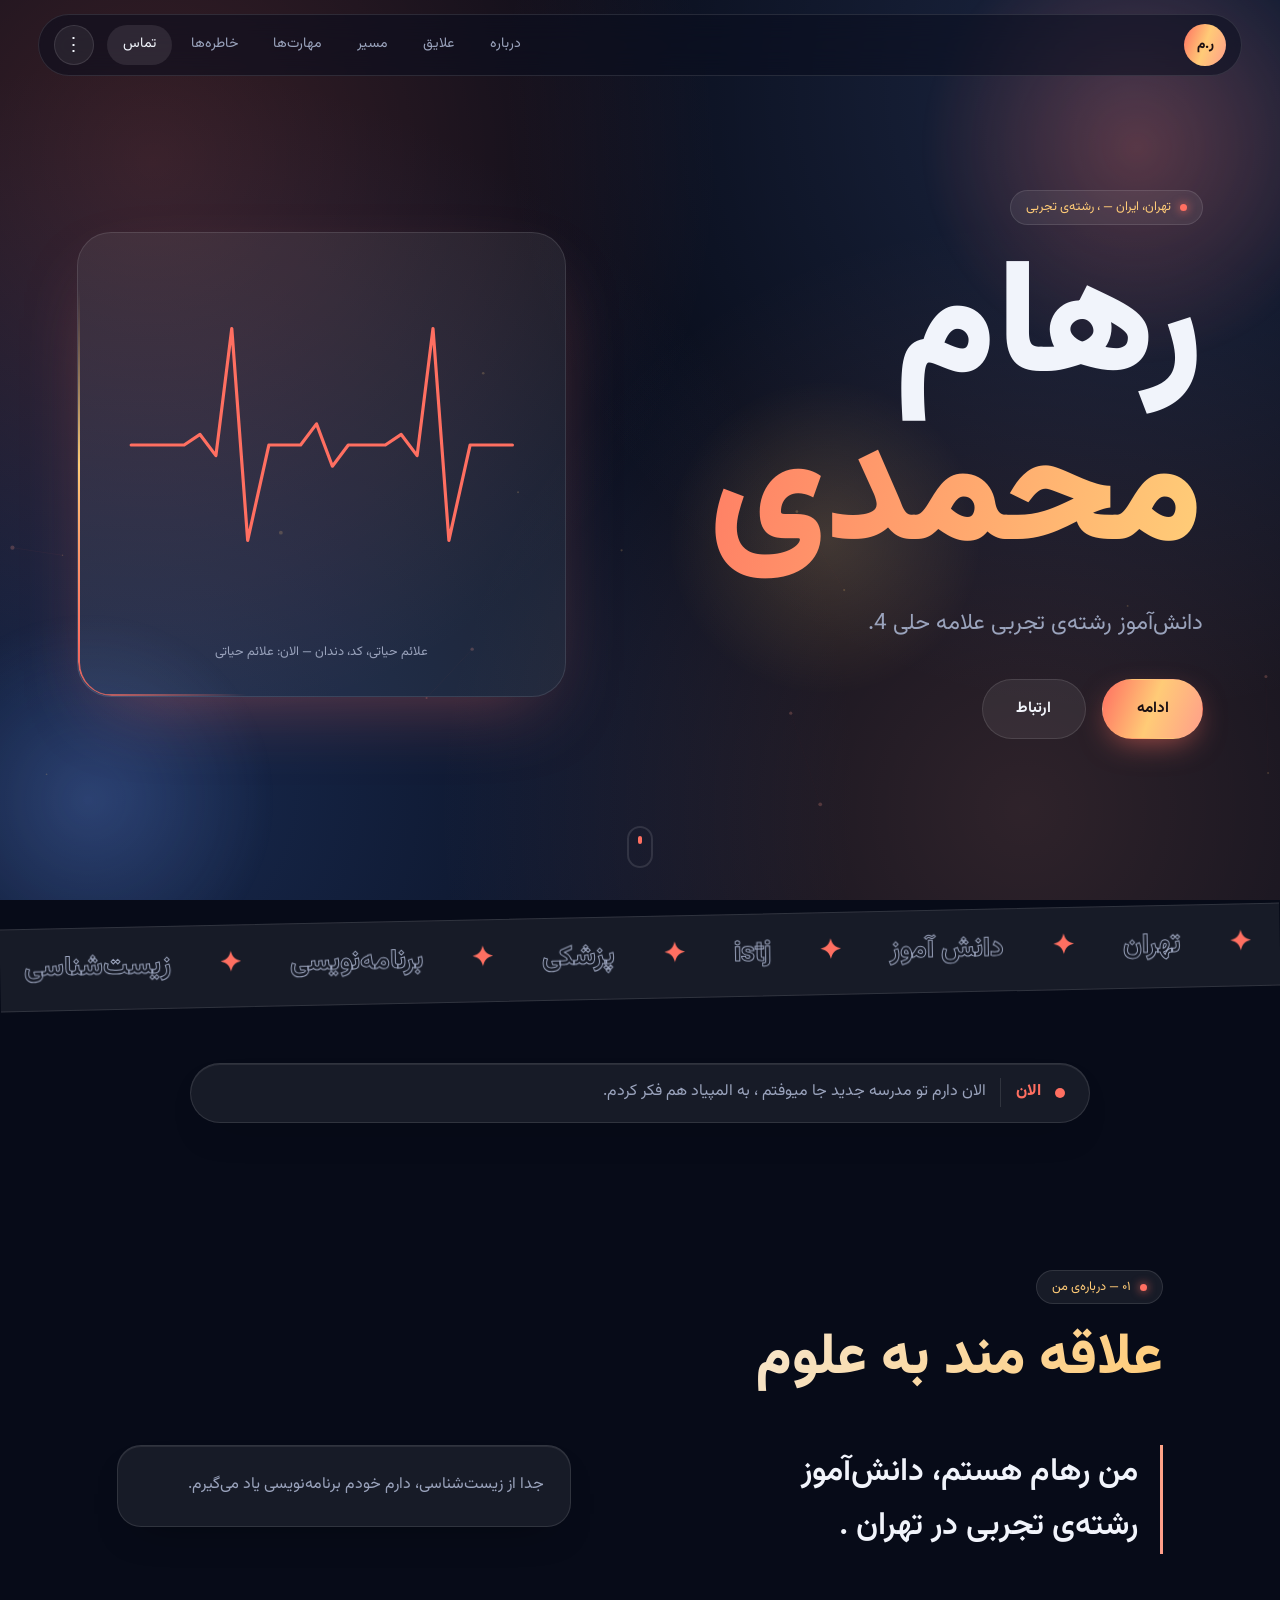
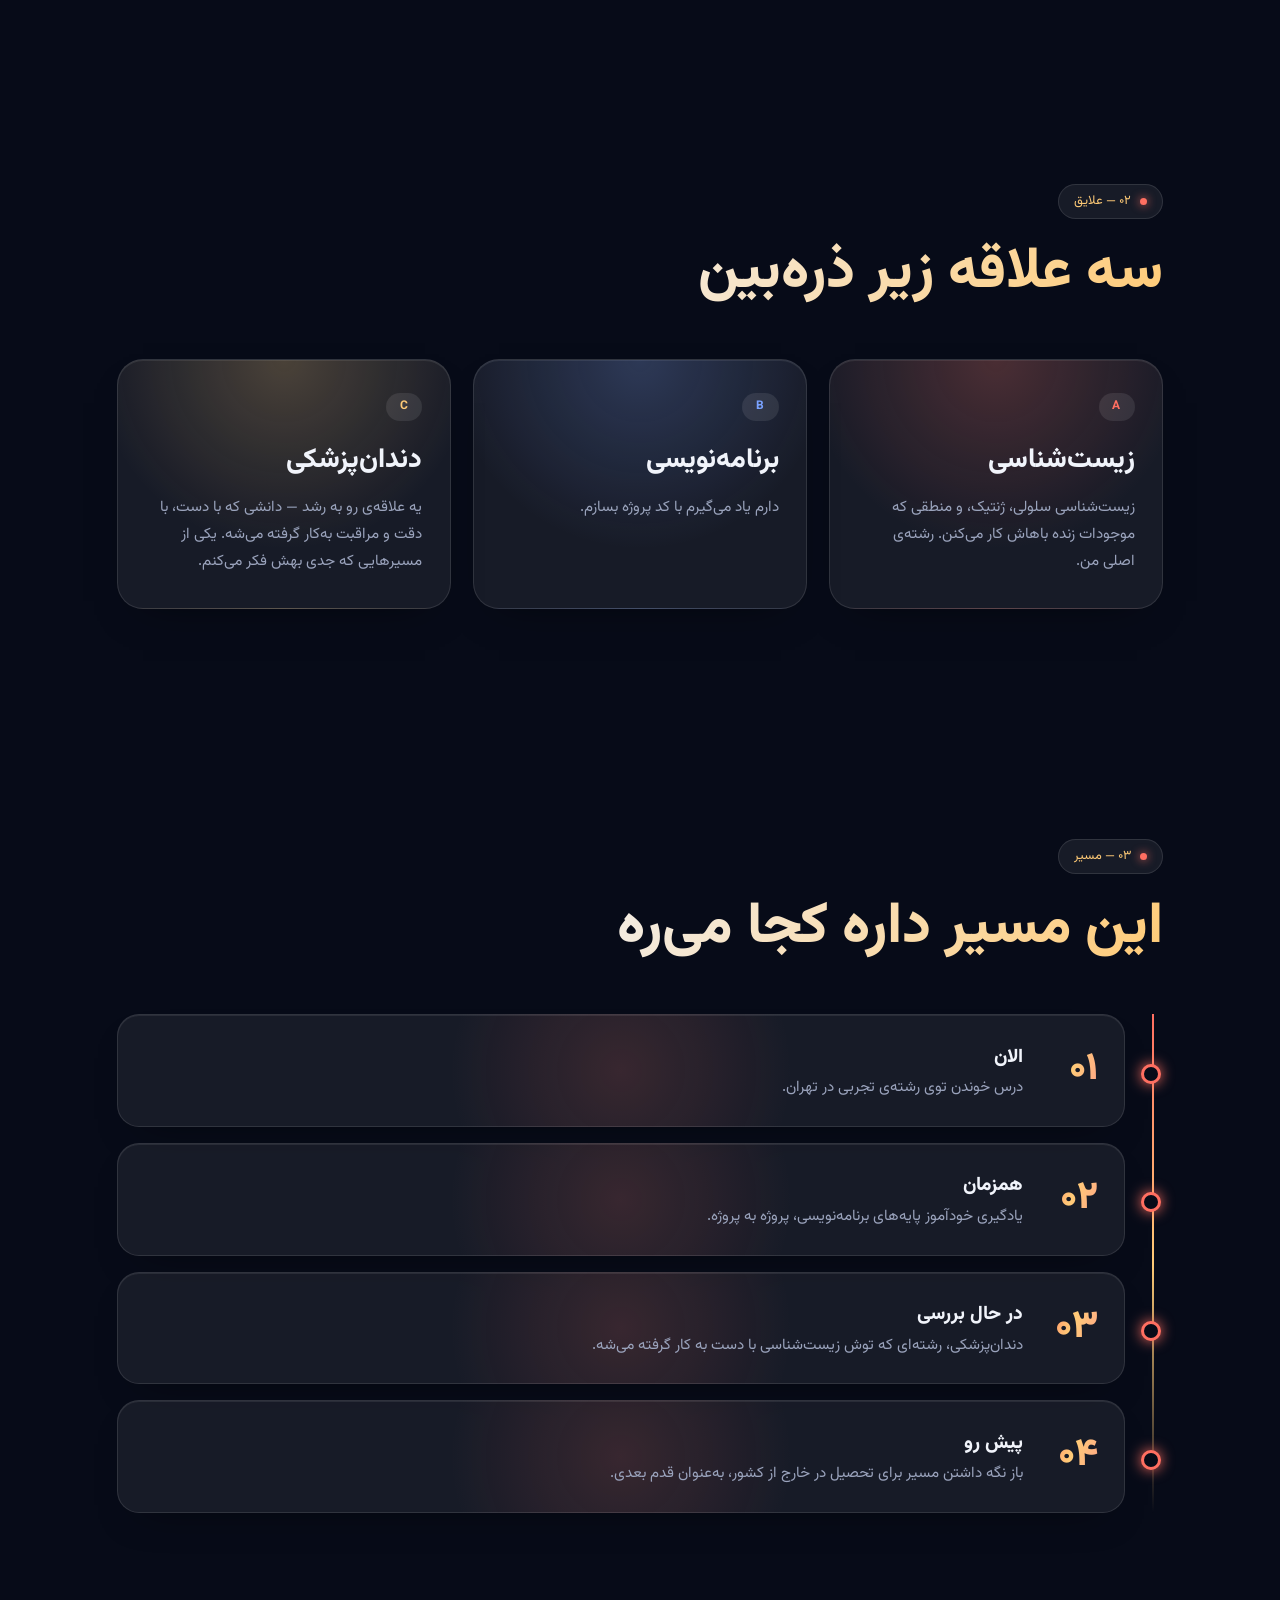
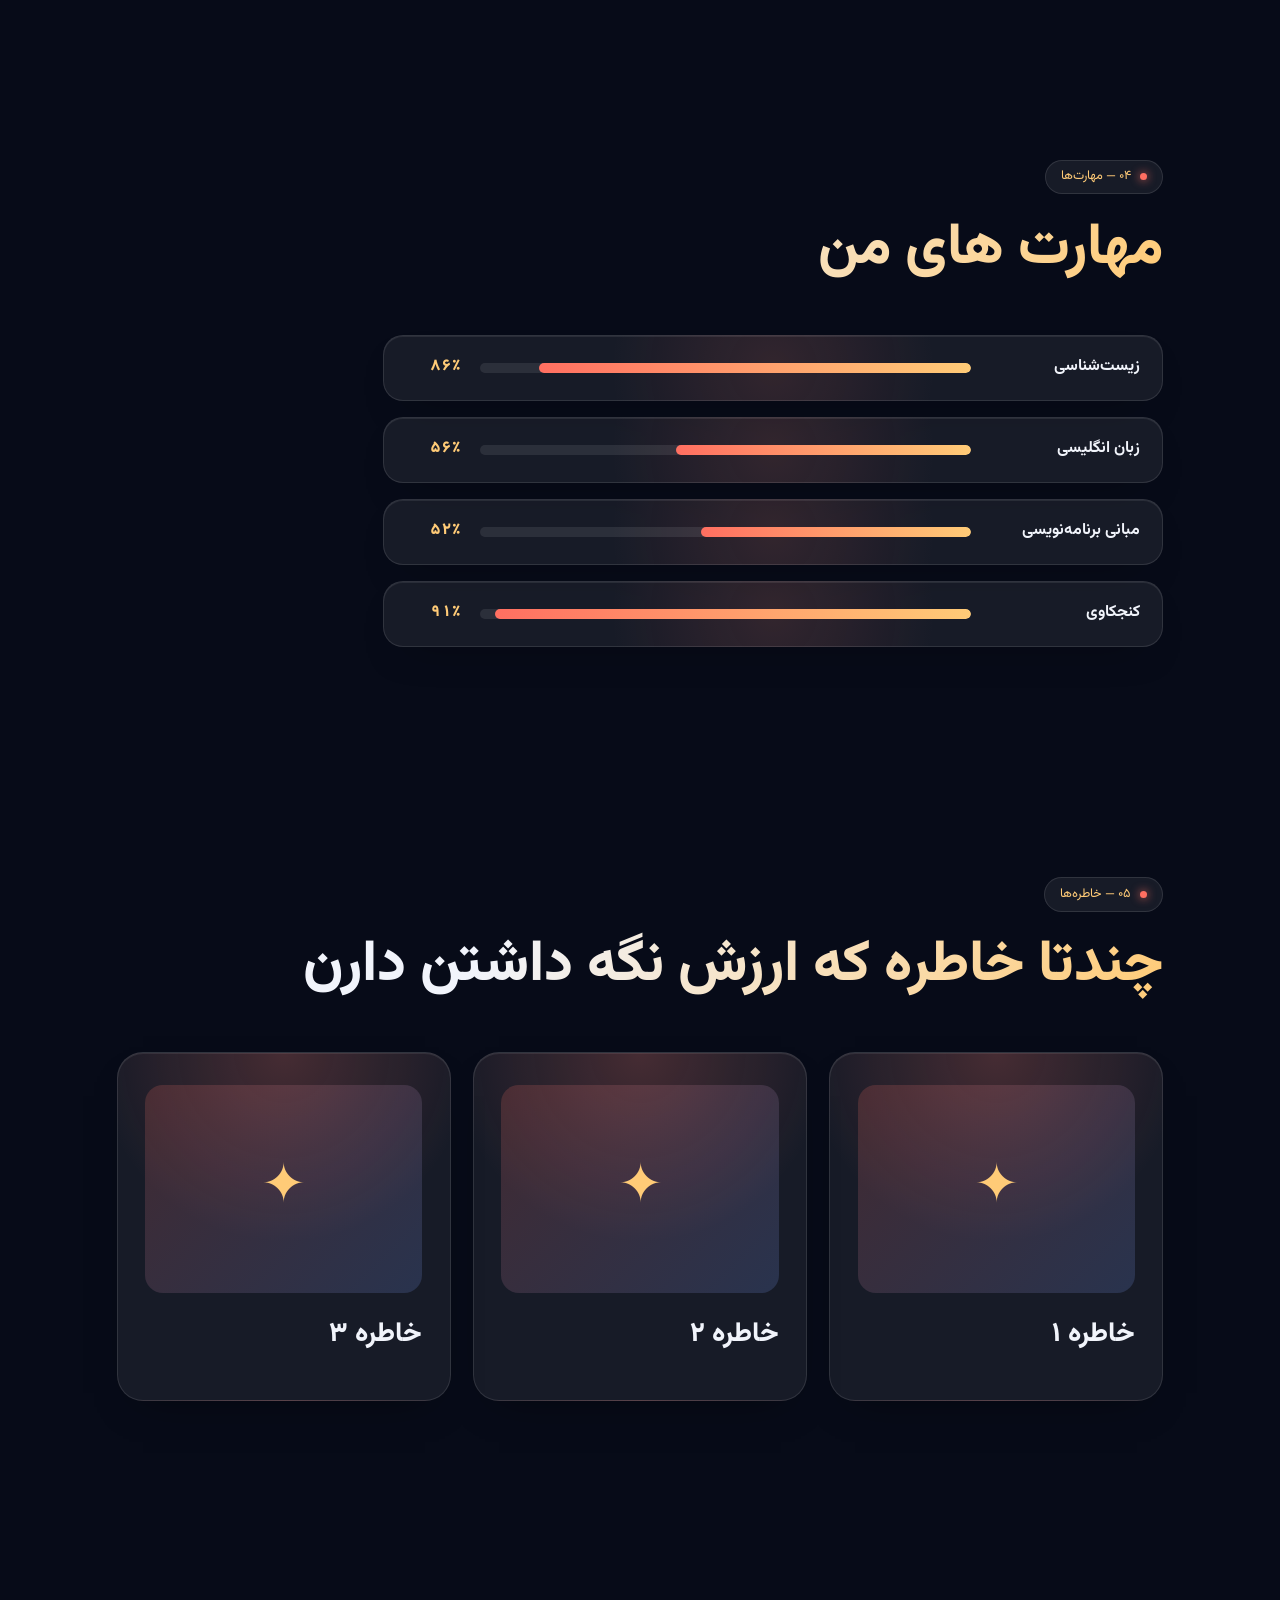
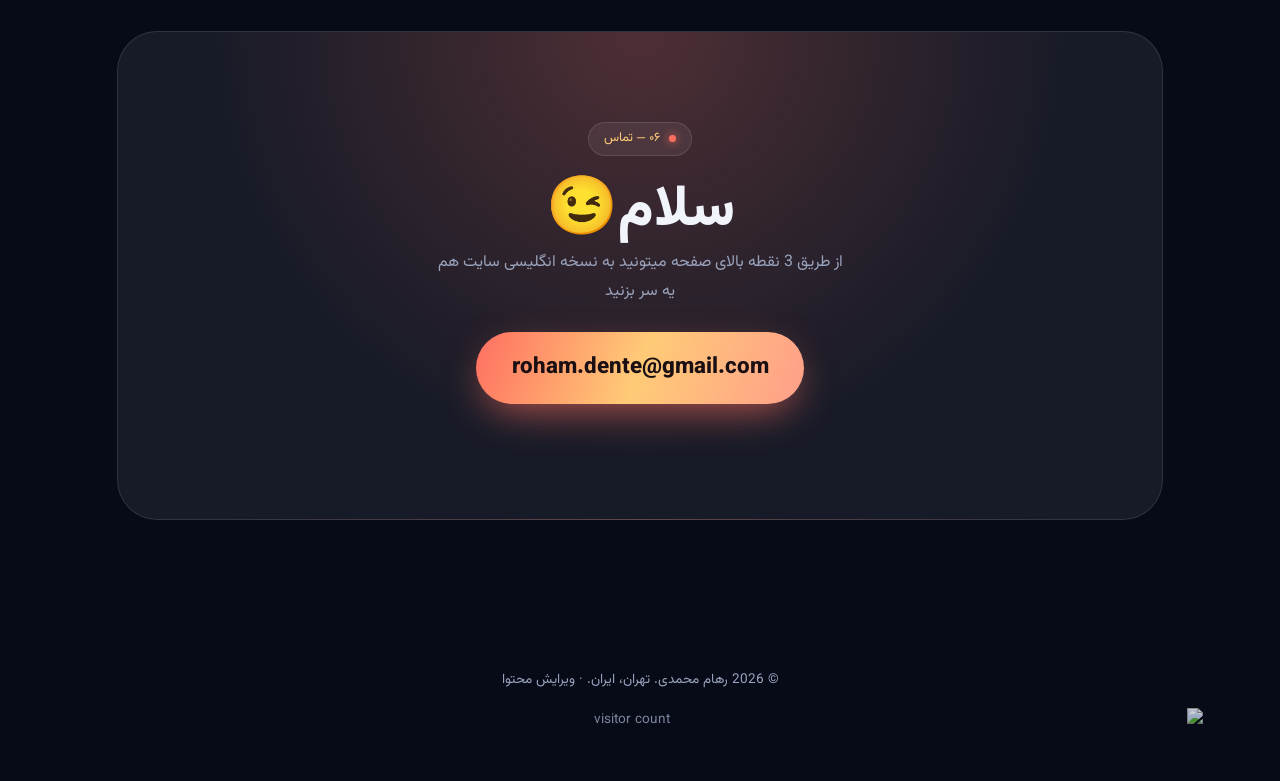
==== commit a260c190: "Update index.html" ====
--- a/index.html
+++ b/index.html
@@ -13,7 +13,7 @@
 <meta name="viewport" content="width=device-width, initial-scale=1.0">
 <title>رهام محمدی — دانش‌آموز رشته‌ی تجربی، تهران</title>
 <meta name="description" content="رهام محمدی، دانش‌آموز رشته‌ی تجربی در تهران، علاقه‌مند به دندان‌پزشکی و برنامه‌نویسی. صفحه‌ی رسمی معرفی.">
-<meta name="keywords" content="رهام محمدی, رهام محمدی تهران, رهام محمدی , رهام محمدی زیست شناسی">
+<meta name="keywords" content="رهام محمدی, رهام محمدی تهران, رهام محمدی , رهام محمدی تجربی">
 <meta name="author" content="رهام محمدی">
 <meta name="robots" content="index, follow">
 <link rel="canonical" href="https://roham615.github.io/roham-mohamadi-fa/">
@@ -34,7 +34,7 @@
 <!-- Twitter -->
 <meta name="twitter:card" content="summary_large_image">
 <meta name="twitter:title" content="رهام محمدی — دانش‌آموز رشته‌ی تجربی">
-<meta name="twitter:description" content="دانش‌آموز رشته‌ی زیست‌شناسی در تهران، علاقه‌مند به زیست، دندان‌پزشکی و برنامه‌نویسی.">
+<meta name="twitter:description" content="دانش‌آموز رشته‌ی تجربی در تهران، علاقه‌مند به زیست، دندان‌پزشکی و برنامه‌نویسی.">
 
 <link rel="icon" href="data:image/svg+xml,<svg xmlns=%22http://www.w3.org/2000/svg%22 viewBox=%220 0 100 100%22><circle cx=%2250%22 cy=%2250%22 r=%2245%22 fill=%22%230a0a0d%22/><text x=%2250%22 y=%2266%22 font-size=%2260%22 fill=%22%23ff6b35%22 text-anchor=%22middle%22 font-family=%22Georgia%22>R</text></svg>">
 
@@ -62,7 +62,7 @@
     "addressCountry": "IR"
   },
   "knowsAbout": ["زیست‌شناسی", "تجربی", "دندان‌پزشکی", "برنامه‌نویسی", "علوم کامپیوتر"],
-  "description": "رهام محمدی، دانش‌آموز رشته‌ی زیست‌شناسی در تهران، علاقه‌مند به زیست، دندان‌پزشکی و برنامه‌نویسی است."
+  "description": "رهام محمدی، دانش‌آموز رشته‌ی تجربی در تهران، علاقه‌مند به زیست، دندان‌پزشکی و برنامه‌نویسی است."
 }
 </script>
 </head>
@@ -185,7 +185,7 @@
     </div>
     <div class="about-grid">
       <p class="about-lead reveal" id="about-lead">
-        من رهام هستم، دانش‌آموز رشته‌ی زیست‌شناسی در تهران
+        من رهام هستم، دانش‌آموز رشته‌ی تجربی در تهران
         &mdash; 
         
        
@@ -312,7 +312,7 @@
   <!-- CONTACT -->
   <section class="contact" id="contact">
     <div class="contact-inner reveal">
-      <span class="eyebrow">۰۵ &mdash; تماس</span>
+      <span class="eyebrow">۰۶ &mdash; تماس</span>
       <h2>سلام😉</h2>
       <p id="contact-desc">از طریق 3 نقطه بالای صفحه میتونید به نسخه انگلیسی سایت دسترسی داشته باشین.</p>
       <a class="contact-email ltr" id="contact-email" href="mailto:your-email@example.com">your-email@example.com</a>
--- a/css/style.css
+++ b/css/style.css
@@ -1,336 +1,166 @@
-<!DOCTYPE html>
-<html lang="fa" dir="rtl">
-<head>
-<meta charset="UTF-8">
-<script>
-(function(){
-  try{
-    if (localStorage.getItem('rm-theme') === 'light') document.documentElement.setAttribute('data-theme','light');
-    if (localStorage.getItem('rm-motion') === 'reduced') document.documentElement.setAttribute('data-motion','reduced');
-  }catch(e){}
-})();
-</script>
-<meta name="viewport" content="width=device-width, initial-scale=1.0">
-<title>رهام محمدی — دانش‌آموز رشته‌ی تجربی، تهران</title>
-<meta name="description" content="رهام محمدی، دانش‌آموز رشته‌ی تجربی در تهران، علاقه‌مند به دندان‌پزشکی و برنامه‌نویسی. صفحه‌ی رسمی معرفی.">
-<meta name="keywords" content="رهام محمدی, رهام محمدی تهران, رهام محمدی , رهام محمدی زیست شناسی">
-<meta name="author" content="رهام محمدی">
-<meta name="robots" content="index, follow">
-<link rel="canonical" href="https://roham615.github.io/roham-mohamadi-fa/">
+@property --a{syntax:"<angle>";inherits:false;initial-value:0deg}
+:root{--void:#070b18;--panel:rgba(255,255,255,.065);--panel-2:rgba(255,255,255,.09);--orange:#ff6f61;--amber:#ffcb77;--violet:#ff9e8a;--sky:#7aa2ff;--bone:#f1f4fb;--gray:#9aa3bc;--line:rgba(255,255,255,.11);--font:"Vazirmatn",Tahoma,sans-serif;--ease:cubic-bezier(.22,1,.36,1);--grad:linear-gradient(110deg,#ff6f61,#ffcb77 50%,#ff9e8a)}
+[data-theme=light]{--void:#f3efec;--panel:rgba(255,255,255,.65);--panel-2:rgba(255,255,255,.95);--bone:#151a2c;--gray:#5b6480;--line:rgba(20,26,50,.12)}
+*{margin:0;padding:0;box-sizing:border-box}
+html{scroll-behavior:smooth;direction:rtl}
+body{font-family:var(--font);background:var(--void);color:var(--bone);line-height:1.8;overflow-x:hidden;direction:rtl;text-align:right}
+a{color:inherit;text-decoration:none}
+::selection{background:var(--orange);color:#fff}
+@media(prefers-reduced-motion:reduce){*,::before,::after{animation-duration:.01ms!important;animation-iteration-count:1!important;transition-duration:.01ms!important;scroll-behavior:auto!important}}
+html[data-motion=reduced] *,html[data-motion=reduced] ::before,html[data-motion=reduced] ::after{animation-duration:.01ms!important;animation-iteration-count:1!important;transition-duration:.01ms!important;scroll-behavior:auto!important}
+.ltr{direction:ltr;unicode-bidi:isolate;display:inline-block}
+.bg-mesh{position:fixed;inset:0;z-index:-2;background:radial-gradient(circle at 12% 18%,rgba(255,111,97,.2),transparent 42%),radial-gradient(circle at 88% 10%,rgba(122,162,255,.18),transparent 45%),radial-gradient(circle at 80% 90%,rgba(255,158,138,.16),transparent 45%),radial-gradient(circle at 10% 88%,rgba(40,70,130,.5),transparent 52%),var(--void)}
+.floating-orbs{position:fixed;inset:0;z-index:-1;overflow:hidden;pointer-events:none}
+.orb{position:absolute;border-radius:50%;will-change:transform;opacity:.55}
+.orb-1{width:440px;height:440px;top:-8%;right:-6%;background:radial-gradient(circle,rgba(255,111,97,.5),transparent 70%);animation:o1 7s ease-in-out infinite}
+.orb-2{width:380px;height:380px;bottom:-10%;left:-8%;background:radial-gradient(circle,rgba(122,162,255,.4),transparent 70%);animation:o2 9s ease-in-out infinite}
+.orb-3{width:320px;height:320px;top:42%;left:52%;background:radial-gradient(circle,rgba(255,203,119,.32),transparent 70%);animation:o3 11s ease-in-out infinite}
+@keyframes o1{50%{transform:translate(-60px,70px) scale(1.12)}}
+@keyframes o2{50%{transform:translate(70px,-60px) scale(1.15)}}
+@keyframes o3{50%{transform:translate(-50px,-70px) scale(.9)}}
+#bg-canvas{position:fixed;inset:0;z-index:0;opacity:.5;pointer-events:none}
+.cursor-glow{position:fixed;top:0;left:0;width:520px;height:520px;border-radius:50%;background:radial-gradient(circle,rgba(255,111,97,.2),rgba(122,162,255,.08) 50%,transparent 72%);pointer-events:none;z-index:2;opacity:0;transition:opacity .5s}
+.cursor-glow.active{opacity:1}
+@media(max-width:900px){.cursor-glow{display:none}}
+html[data-motion=reduced] .cursor-glow{display:none}
+.grain-overlay{display:none}
+.progress-bar{position:fixed;top:0;inset-inline-start:0;height:3px;width:0;background:var(--grad);z-index:100;box-shadow:0 0 12px var(--orange)}
+main{position:relative;z-index:1}
+section{max-width:1200px;margin:0 auto;padding:clamp(4rem,9vw,8rem) 6vw;position:relative}
+.reveal{opacity:0}
+.reveal.is-visible{opacity:1;animation:rise 1.1s var(--ease) var(--d,0s) backwards}
+.reveal:nth-child(2){--d:.12s}.reveal:nth-child(3){--d:.24s}.reveal:nth-child(4){--d:.36s}
+@keyframes rise{from{opacity:0;transform:translateY(36px)}}
+.nav{position:fixed;top:14px;inset-inline:3vw;z-index:50;display:flex;justify-content:space-between;align-items:center;padding:.55rem .9rem!important;border-radius:999px;background:rgba(10,14,30,.55);border:1px solid var(--line)}
+[data-theme=light] .nav{background:rgba(255,255,255,.7)}
+.nav-mark{width:42px;height:42px;border-radius:50%;display:grid;place-items:center;font-weight:800;font-size:.85rem;background:var(--grad);color:#1a0f12;transition:transform .5s var(--ease)}
+.nav-mark:hover{transform:rotate(-14deg) scale(1.1)}
+.nav-right{display:flex;align-items:center;gap:.8rem}
+.nav-links{display:flex;gap:.2rem}
+.nav-links a{padding:.45rem 1rem;border-radius:999px;font-size:.88rem;color:var(--gray);transition:.3s var(--ease)}
+.nav-links a:hover,.nav-links a.active{color:var(--bone);background:var(--panel-2)}
+.settings-btn,.hamburger{width:40px;height:40px;border-radius:50%;border:1px solid var(--line);background:var(--panel);color:var(--bone);cursor:pointer;font-size:1.2rem;display:grid;place-items:center;transition:.4s var(--ease)}
+.settings-btn:hover{border-color:var(--orange);color:var(--orange);transform:rotate(90deg)}
+.hamburger{display:none;flex-direction:column;gap:5px;align-items:center;justify-content:center}
+.hamburger span{display:block;width:18px;height:2px;background:var(--bone);border-radius:2px;transition:.35s var(--ease)}
+.hamburger.open span:nth-child(1){transform:translateY(7px) rotate(45deg);background:var(--orange)}
+.hamburger.open span:nth-child(2){opacity:0}
+.hamburger.open span:nth-child(3){transform:translateY(-7px) rotate(-45deg);background:var(--orange)}
+.mobile-menu{position:fixed;inset:0;z-index:45;background:rgba(7,11,24,.94);display:flex;flex-direction:column;align-items:center;justify-content:center;gap:1.4rem;opacity:0;pointer-events:none;transition:opacity .4s}
+.mobile-menu.open{opacity:1;pointer-events:auto}
+.mobile-menu a{font-size:2rem;font-weight:800;opacity:0;transform:translateY(24px);transition:.6s var(--ease)}
+.mobile-menu.open a{opacity:1;transform:none}
+.mobile-menu a:nth-child(2){transition-delay:.05s}.mobile-menu a:nth-child(3){transition-delay:.1s}.mobile-menu a:nth-child(4){transition-delay:.15s}.mobile-menu a:nth-child(5){transition-delay:.2s}.mobile-menu a:nth-child(6){transition-delay:.25s}
+@media(max-width:720px){.nav-links{display:none}.hamburger{display:flex}}
+@media(min-width:721px){.mobile-menu{display:none}}
+.settings-panel{position:fixed;top:84px;left:3vw;right:auto;z-index:55;width:270px;padding:1.1rem;border-radius:22px;background:rgba(12,17,36,.82);border:1px solid var(--line);box-shadow:0 30px 70px -20px rgba(0,0,0,.6);opacity:0;transform:translateY(-10px) scale(.96);transform-origin:top left;pointer-events:none;transition:.35s var(--ease)}
+[data-theme=light] .settings-panel{background:rgba(255,255,255,.88)}
+.settings-panel.open{opacity:1;transform:none;pointer-events:auto}
+.settings-row{display:flex;justify-content:space-between;align-items:center;padding:.6rem 0;font-size:.9rem}
+.theme-toggle{display:flex;background:var(--panel);border-radius:999px;padding:3px}
+.theme-opt{border:0;background:none;color:var(--gray);font-family:inherit;font-size:.78rem;padding:.35rem .9rem;border-radius:999px;cursor:pointer;transition:.3s}
+.theme-opt.active{background:var(--grad);color:#1a0f12;font-weight:700}
+.switch{width:44px;height:24px;border-radius:999px;border:1px solid var(--line);background:var(--panel);position:relative;cursor:pointer}
+.switch span{position:absolute;top:2px;inset-inline-start:2px;width:18px;height:18px;border-radius:50%;background:var(--gray);transition:.35s var(--ease)}
+.switch[aria-checked=true] span{background:var(--orange);inset-inline-start:22px}
+.settings-link{display:block;padding:.7rem 0;border-top:1px solid var(--line);color:var(--gray);font-size:.9rem;transition:.3s}
+.settings-link:hover{color:var(--orange);padding-inline-start:.5rem}
+h2{font-size:clamp(2rem,5vw,3.6rem);font-weight:800;line-height:1.3;background:linear-gradient(120deg,var(--bone) 35%,var(--amber));-webkit-background-clip:text;background-clip:text;color:transparent}
+.eyebrow{display:inline-flex;align-items:center;gap:.55rem;padding:.3rem .95rem;border-radius:999px;background:var(--panel);border:1px solid var(--line);font-size:.8rem;color:var(--amber);margin-bottom:1.1rem;}
+.eyebrow::before{content:"";width:7px;height:7px;border-radius:50%;background:var(--orange);box-shadow:0 0 10px var(--orange);}
+@keyframes pulse{50%{transform:scale(1.6);opacity:.5}}
+.section-head{margin-bottom:3rem}
+.hero{max-width:1280px;min-height:100vh;display:grid;grid-template-columns:1.1fr .9fr;align-items:center;gap:3vw;padding-top:9rem}
+.hero-name{font-size:clamp(4.5rem,14vw,10rem);font-weight:900;line-height:1.05;margin:.4rem 0 1.2rem}
+.hero-name-line{display:block}
+.hero-name-accent{background:linear-gradient(100deg,#ff6f61,#ffcb77,#7aa2ff,#ff6f61);background-size:300% 100%;-webkit-background-clip:text;background-clip:text;color:transparent;}
+@keyframes shimmer{to{background-position:-300% 0}}
+.hero-sub{font-size:clamp(1.05rem,2vw,1.4rem);color:var(--gray);max-width:34ch;margin-bottom:2.2rem}
+.hero-actions{display:flex;gap:1rem;flex-wrap:wrap}
+.btn{position:relative;display:inline-flex;align-items:center;justify-content:center;padding:.95rem 2.1rem;border-radius:999px;font-weight:700;font-size:.95rem;overflow:hidden;border:1px solid transparent;transition:transform .35s var(--ease),box-shadow .35s var(--ease),border-color .3s}
+.btn-primary{background:var(--grad);color:#1a0f12;box-shadow:0 10px 30px -8px rgba(255,111,97,.6)}
+.btn-primary::after{content:"";position:absolute;inset:0;background:linear-gradient(105deg,transparent 30%,rgba(255,255,255,.55) 50%,transparent 70%);transform:translateX(-130%);transition:transform .8s var(--ease)}
+.btn-primary:hover{transform:translateY(-4px);box-shadow:0 18px 40px -10px rgba(255,111,97,.85)}
+.btn-primary:hover::after{transform:translateX(130%)}
+.btn-ghost{background:var(--panel);border-color:var(--line);}
+.btn-ghost:hover{border-color:var(--orange);color:var(--orange);transform:translateY(-4px)}
+.hero-visual{position:relative;display:flex;flex-direction:column;align-items:center;gap:1rem;padding:2rem;border-radius:34px;background:var(--panel);border:1px solid var(--line);box-shadow:0 30px 80px -30px rgba(255,111,97,.4);animation:bob 6s ease-in-out infinite}
+.hero-visual::before,.specimen-card::before,.achievement-card::before{content:"";position:absolute;inset:0;border-radius:inherit;padding:1.5px;background:conic-gradient(from var(--a),transparent 0 55%,var(--c1,#ff6f61),var(--amber),transparent 85%);-webkit-mask:linear-gradient(#000 0 0) content-box,linear-gradient(#000 0 0);-webkit-mask-composite:xor;mask-composite:exclude;animation:spin 4s linear infinite paused;pointer-events:none}
+.specimen-card::before,.achievement-card::before{opacity:0;transition:opacity .5s}
+.specimen-card:hover::before,.achievement-card:hover::before{opacity:1;animation-play-state:running}
+@keyframes spin{to{--a:360deg}}
+@keyframes bob{50%{transform:translateY(-14px)}}
+#specimenSvg{width:100%;height:auto}
+.visual-caption{font-size:.8rem;color:var(--gray)}
+.scroll-cue{position:absolute;bottom:2rem;left:50%;transform:translateX(-50%)}
+.scroll-cue span{display:block;width:26px;height:42px;border:2px solid var(--line);border-radius:14px;position:relative}
+.scroll-cue span::after{content:"";position:absolute;top:8px;left:50%;width:4px;height:8px;margin-left:-2px;border-radius:2px;background:var(--orange);animation:wheel 1.8s infinite}
+@keyframes wheel{0%{opacity:0;transform:translateY(0)}30%{opacity:1}100%{opacity:0;transform:translateY(16px)}}
+@media(max-width:900px){.hero{grid-template-columns:1fr;padding-top:7rem}.hero-visual{max-width:380px;margin:0 auto}}
+.marquee{direction:ltr;overflow:hidden;border-block:1px solid var(--line);background:var(--panel);padding:1rem 0;margin:1rem 0 4rem;transform:rotate(-1.2deg)}
+.marquee-track{display:flex;width:max-content;will-change:transform;animation:mq 30s linear infinite}
+.marquee:hover .marquee-track{animation-play-state:paused}
+.marquee-track span{padding:0 1.5rem;font-size:1.7rem;font-weight:800;color:transparent;-webkit-text-stroke:1px var(--gray);white-space:nowrap}
+.marquee-track span:nth-child(even){color:var(--orange);-webkit-text-stroke:0}
+@keyframes mq{to{transform:translateX(-50%)}}
+.now-banner{max-width:min(900px,88vw);display:flex;align-items:center;gap:.9rem;flex-wrap:wrap;padding:.9rem 1.5rem;margin-bottom:2rem;border-radius:999px;background:var(--panel);border:1px solid var(--line);}
+.now-dot{width:10px;height:10px;border-radius:50%;background:var(--orange);animation:ping 2s infinite}
+@keyframes ping{0%{box-shadow:0 0 0 0 rgba(255,111,97,.6)}80%,100%{box-shadow:0 0 0 14px rgba(255,111,97,0)}}
+.now-label{font-weight:800;color:var(--orange)}
+.now-text{color:var(--gray);border-inline-start:1px solid var(--line);padding-inline-start:.9rem}
+.about-grid{display:grid;grid-template-columns:1.2fr 1fr;gap:3rem;align-items:start}
+.about-lead{font-size:clamp(1.3rem,2.6vw,2rem);font-weight:600;line-height:1.7;padding-inline-start:1.4rem;border-inline-start:3px solid;border-image:var(--grad) 1}
+.about-detail{padding:1.6rem;border-radius:24px;background:var(--panel);border:1px solid var(--line);color:var(--gray);}
+@media(max-width:820px){.about-grid{grid-template-columns:1fr}}
+.specimen-grid,.achievements-grid{display:grid;grid-template-columns:repeat(3,1fr);gap:1.4rem;perspective:1000px}
+@media(max-width:820px){.specimen-grid,.achievements-grid{grid-template-columns:1fr}}
+.specimen-card,.achievement-card{position:relative;overflow:hidden;padding:2rem 1.7rem;border-radius:26px;background:radial-gradient(420px circle at var(--mx,50%) var(--my,0%),var(--glow,rgba(255,111,97,.2)),transparent 45%),var(--panel);border:1px solid var(--line);transition:transform .25s var(--ease),border-color .4s}
+.specimen-card:nth-child(1){--c1:#ff6f61;--glow:rgba(255,111,97,.22)}
+.specimen-card:nth-child(2){--c1:#7aa2ff;--glow:rgba(122,162,255,.22)}
+.specimen-card:nth-child(3){--c1:#ffcb77;--glow:rgba(255,203,119,.22)}
+.specimen-tag{display:inline-block;font-size:.75rem;font-weight:700;padding:.2rem .85rem;border-radius:999px;background:var(--panel-2);color:var(--c1,var(--orange));margin-bottom:1rem;letter-spacing:.1em}
+.specimen-card h3,.achievement-card h3{font-size:1.7rem;font-weight:800;margin-bottom:.5rem}
+.specimen-card p,.achievement-card p{color:var(--gray);font-size:.95rem}
+.achievement-image{aspect-ratio:4/3;border-radius:18px;margin-bottom:1.1rem;overflow:hidden;display:grid;place-items:center;background:linear-gradient(135deg,rgba(255,111,97,.18),rgba(122,162,255,.18))}
+.achievement-image img{width:100%;height:100%;object-fit:cover;transition:transform .8s var(--ease)}
+.achievement-card:hover img{transform:scale(1.08)}
+.achievement-placeholder{font-size:0}
+.achievement-placeholder::after{content:"✦";font-size:3.4rem;color:var(--amber);display:block;animation:bob 3s ease-in-out infinite}
+.timeline{list-style:none;position:relative;padding-inline-start:2.4rem}
+.timeline::before{content:"";position:absolute;inset-inline-start:.55rem;top:0;bottom:0;width:2px;background:linear-gradient(var(--orange),var(--amber),transparent)}
+.timeline-item{position:relative;display:flex;align-items:center;gap:1.3rem;padding:1.3rem 1.6rem;margin-bottom:1rem;border-radius:22px;background:radial-gradient(380px circle at var(--mx,50%) var(--my,50%),rgba(255,111,97,.14),transparent 45%),var(--panel);border:1px solid var(--line);transition:transform .45s var(--ease),border-color .3s}
+.timeline-item::before{content:"";position:absolute;inset-inline-start:-2.3rem;top:50%;width:14px;height:14px;margin-top:-7px;border-radius:50%;background:var(--void);border:3px solid var(--orange);box-shadow:0 0 14px var(--orange)}
+.timeline-item:hover{transform:translateX(-10px);border-color:var(--orange)}
+.timeline-index{font-size:2.4rem;font-weight:900;min-width:3.4rem;background:var(--grad);-webkit-background-clip:text;background-clip:text;color:transparent}
+.timeline-body h3{font-size:1.2rem;font-weight:800}
+.timeline-body p{color:var(--gray);font-size:.95rem}
+.skills-grid{display:grid;gap:1rem;max-width:780px}
+.skill-row{display:grid;grid-template-columns:150px 1fr 3.4rem;align-items:center;gap:1.2rem;padding:1.1rem 1.4rem;border-radius:20px;background:radial-gradient(360px circle at var(--mx,50%) var(--my,50%),rgba(255,111,97,.12),transparent 45%),var(--panel);border:1px solid var(--line);}
+.skill-name{font-weight:700}
+.skill-bar{height:10px;border-radius:999px;background:var(--panel-2);overflow:hidden}
+.skill-bar span{display:block;height:100%;width:0;border-radius:inherit;background:linear-gradient(90deg,var(--orange),var(--amber),var(--orange));background-size:200% 100%;transition:width 1.7s var(--ease);}
+.skill-bar.animate span{width:var(--level)}
+@keyframes slide{to{background-position:-200% 0}}
+.pct{font-weight:800;color:var(--amber);font-variant-numeric:tabular-nums}
+@media(max-width:560px){.skill-row{grid-template-columns:100px 1fr 3rem;gap:.7rem}}
+.contact-inner{text-align:center;padding:clamp(3rem,7vw,6rem) 2rem;border-radius:40px;background:radial-gradient(circle at 50% 0%,rgba(255,111,97,.24),transparent 60%),var(--panel);border:1px solid var(--line);overflow:hidden}
+.contact p{color:var(--gray);max-width:46ch;margin:0 auto}
+.contact-email{margin:1.6rem 0;padding:1rem 2.2rem;border-radius:999px;background:var(--grad);color:#1a0f12;font-weight:800;font-size:clamp(1rem,2.4vw,1.4rem);box-shadow:0 14px 40px -10px rgba(255,111,97,.7);transition:transform .35s var(--ease),box-shadow .35s}
+.contact-email:hover{box-shadow:0 22px 50px -10px rgba(255,111,97,.9)}
+.contact-socials{display:flex;justify-content:center;gap:.8rem;flex-wrap:wrap}
+.contact-socials a{padding:.5rem 1.3rem;border-radius:999px;border:1px solid var(--line);background:var(--panel);color:var(--gray);font-size:.9rem;transition:.35s var(--ease)}
+.contact-socials a:hover{color:var(--orange);border-color:var(--orange);transform:translateY(-4px)}
+.site-footer{position:relative;z-index:1;text-align:center;padding:2rem 6vw 3rem;color:var(--gray);font-size:.85rem}
+.visitor-badge{display:block;margin:1rem auto 0;opacity:.8}
 
-<link rel="alternate" hreflang="fa" href="https://roham615.github.io/roham-mohamadi-fa/">
-<link rel="alternate" hreflang="en" href="https://roham615.github.io/roham-mohamadi-site/">
+.nav,.settings-panel{backdrop-filter:blur(14px)}
+.cursor-glow{will-change:transform}
+.specimen-card,.achievement-card,.timeline-item,.skill-row,.now-banner,.about-detail{box-shadow:inset 0 1px 0 rgba(255,255,255,.08),0 18px 40px -26px rgba(0,0,0,.6)}
+.specimen-card:hover,.achievement-card:hover{border-color:var(--c1,var(--orange))}
+h2,.about-lead{text-wrap:balance}
+::-webkit-scrollbar{width:9px}::-webkit-scrollbar-thumb{background:linear-gradient(var(--orange),var(--amber));border-radius:9px}::-webkit-scrollbar-track{background:var(--void)}
+@media(max-width:720px){.orb-3,.marquee{display:none}.orb{opacity:.4}}
 
-<!-- Open Graph -->
-<meta property="og:type" content="profile">
-<meta property="og:title" content="رهام محمدی — دانش‌آموز رشته‌ تجربی">
-<meta property="og:description" content="صفحه‌ی شخصی رهام محمدی: دانش‌آموز رشته‌ی تجربی در تهران، علاقه‌مند به زیست ، دندان‌پزشکی و برنامه‌نویسی.">
-<meta property="og:url" content="https://roham615.github.io/roham-mohamadi-fa/">
-<meta property="og:site_name" content="رهام محمدی">
-<meta property="og:locale" content="fa_IR">
-<meta property="profile:first_name" content="رهام">
-<meta property="profile:last_name" content="محمدی">
-
-<!-- Twitter -->
-<meta name="twitter:card" content="summary_large_image">
-<meta name="twitter:title" content="رهام محمدی — دانش‌آموز رشته‌ی تجربی">
-<meta name="twitter:description" content="دانش‌آموز رشته‌ی زیست‌شناسی در تهران، علاقه‌مند به زیست، دندان‌پزشکی و برنامه‌نویسی.">
-
-<link rel="icon" href="data:image/svg+xml,<svg xmlns=%22http://www.w3.org/2000/svg%22 viewBox=%220 0 100 100%22><circle cx=%2250%22 cy=%2250%22 r=%2245%22 fill=%22%230a0a0d%22/><text x=%2250%22 y=%2266%22 font-size=%2260%22 fill=%22%23ff6b35%22 text-anchor=%22middle%22 font-family=%22Georgia%22>R</text></svg>">
-
-<link rel="preconnect" href="https://fonts.googleapis.com">
-<link rel="preconnect" href="https://fonts.gstatic.com" crossorigin>
-<link href="https://fonts.googleapis.com/css2?family=Vazirmatn:wght@400;500;600;700&display=swap" rel="stylesheet">
-
-<link rel="stylesheet" href="css/style.css">
-
-<script type="application/ld+json">
-{
-  "@context": "https://schema.org",
-  "@type": "Person",
-  "name": "رهام محمدی",
-  "alternateName": ["Roham Mohamadi", "رهام"],
-  "url": "https://roham615.github.io/roham-mohamadi-fa/",
-  "jobTitle": "دانش‌آموز دبیرستان",
-  "affiliation": {
-    "@type": "EducationalOrganization",
-    "name": "علامه حلی 4"
-  },
-  "address": {
-    "@type": "PostalAddress",
-    "addressLocality": "تهران",
-    "addressCountry": "IR"
-  },
-  "knowsAbout": ["زیست‌شناسی", "تجربی", "دندان‌پزشکی", "برنامه‌نویسی", "علوم کامپیوتر"],
-  "description": "رهام محمدی، دانش‌آموز رشته‌ی زیست‌شناسی در تهران، علاقه‌مند به زیست، دندان‌پزشکی و برنامه‌نویسی است."
-}
-</script>
-</head>
-<body>
-
-<div class="bg-mesh"></div>
-<div class="floating-orbs" aria-hidden="true">
-  <span class="orb orb-1"></span>
-  <span class="orb orb-2"></span>
-  <span class="orb orb-3"></span>
-</div>
-<canvas id="bg-canvas"></canvas>
-<div class="cursor-glow" id="cursorGlow"></div>
-<svg class="grain-overlay" xmlns="http://www.w3.org/2000/svg">
-  <filter id="grainFilter"><feTurbulence type="fractalNoise" baseFrequency="0.85" numOctaves="2" stitchTiles="stitch"/></filter>
-  <rect width="100%" height="100%" filter="url(#grainFilter)"/>
-</svg>
-
-<div class="progress-bar" id="progressBar"></div>
-
-<header class="nav" id="nav">
-  <a href="#top" class="nav-mark">ر.م</a>
-  <div class="nav-right">
-    <nav class="nav-links">
-      <a href="#about">درباره</a>
-      <a href="#interests">علایق</a>
-      <a href="#path">مسیر</a>
-      <a href="#skills">مهارت‌ها</a>
-      <a href="#achievements">خاطره‌ها</a>
-      <a href="#contact">تماس</a>
-    </nav>
-    <button class="hamburger" id="hamburger" aria-label="باز کردن منو" aria-expanded="false">
-      <span></span><span></span><span></span>
-    </button>
-    <button class="settings-btn" id="settingsBtn" aria-label="تنظیمات سایت" aria-expanded="false">&#8942;</button>
-  </div>
-</header>
-
-<div class="settings-panel" id="settingsPanel">
-  <div class="settings-row">
-    <span>پوسته</span>
-    <div class="theme-toggle" role="group" aria-label="پوسته">
-      <button type="button" class="theme-opt active" data-theme-choice="dark">تیره</button>
-      <button type="button" class="theme-opt" data-theme-choice="light">روشن</button>
-    </div>
-  </div>
-  <div class="settings-row">
-    <span>کاهش انیمیشن</span>
-    <button type="button" class="switch" id="motionSwitch" role="switch" aria-checked="false"><span></span></button>
-  </div>
-  <a href="admin/" class="settings-link">ویرایش محتوا</a>
-  <a href="https://roham615.github.io/roham-mohamadi-site/" class="settings-link">نسخه‌ی انگلیسی سایت</a>
-</div>
-
-<div class="mobile-menu" id="mobileMenu">
-  <a href="#about">درباره</a>
-  <a href="#interests">علایق</a>
-  <a href="#path">مسیر</a>
-  <a href="#skills">مهارت‌ها</a>
-  <a href="#achievements">خاطره‌ها</a>
-  <a href="#contact">تماس</a>
-</div>
-
-<main>
-
-  <!-- HERO -->
-  <section class="hero" id="top">
-    <div class="hero-inner">
-      <p class="eyebrow reveal" id="hero-eyebrow">تهران، ایران &mdash;  رشته‌ی تجربی</p>
-      <h1 class="hero-name reveal">
-        <span class="hero-name-line" id="hero-first-name">رهام</span>
-        <span class="hero-name-line hero-name-accent" id="hero-last-name">محمدی</span>
-      </h1>
-      <p class="hero-sub reveal" id="hero-subtitle">
-        دانش‌آموز رشته‌ی تجربی 
-      </p>
-      <div class="hero-actions reveal">
-        <a href="#about" class="btn btn-primary">ادامه</a>
-        <a href="#contact" class="btn btn-ghost">ارتباط</a>
-      </div>
-    </div>
-    <div class="hero-visual" aria-hidden="true">
-      <svg id="specimenSvg" viewBox="0 0 400 340" fill="none" xmlns="http://www.w3.org/2000/svg">
-        <!-- Stage 1: heartbeat / EKG waveform -->
-        <path id="ekgPath"
-          d="M20 170 L70 170 L85 160 L100 180 L115 60 L130 260 L150 170 L180 170
-             L195 150 L210 190 L225 170 L260 170 L275 160 L290 180 L305 60 L320 260 L340 170 L380 170"
-          stroke="#ff6f61" stroke-width="3" stroke-linecap="round" stroke-linejoin="round" fill="none"/>
-        <!-- Stage 2: code brackets -->
-        <path id="codePath"
-          d="M170 90 C150 90 145 105 145 125 C145 145 130 155 115 160 C130 165 145 175 145 195 C145 215 150 230 170 230
-             M230 90 C250 90 255 105 255 125 C255 145 270 155 285 160 C270 165 255 175 255 195 C255 215 250 230 230 230
-             M175 130 L215 130
-             M175 155 L205 155
-             M175 180 L225 180"
-          stroke="#ff9e8a" stroke-width="3" stroke-linecap="round" stroke-linejoin="round" fill="none" opacity="0"/>
-        <!-- Stage 3: molar -->
-        <path id="molarPath"
-          d="M130 210 C120 250, 140 280, 165 275 C180 272, 178 245, 190 245 C202 245, 200 274, 218 276
-             C244 279, 262 248, 250 208 C244 188, 224 178, 200 180 C176 178, 138 188, 130 210 Z"
-          stroke="#ffcb77" stroke-width="3" stroke-linecap="round" stroke-linejoin="round" fill="none" opacity="0"/>
-      </svg>
-      <span class="visual-caption" id="visualCaption">قلب، کد، دندان</span>
-    </div>
-    <div class="scroll-cue" aria-hidden="true"><span></span></div>
-  </section>
-
-  <!-- RIGHT NOW -->
-  <section class="now-banner reveal" id="now">
-    <span class="now-dot" aria-hidden="true"></span>
-    <span class="now-label">الان</span>
-    <p class="now-text" id="now-text">.</p>
-  </section>
-
-  <!-- ABOUT -->
-  <section class="about" id="about">
-    <div class="section-head reveal">
-      <span class="eyebrow">۰۱ &mdash; درباره‌ی من</span>
-      <h2>علاقه مند به علوم</h2>
-    </div>
-    <div class="about-grid">
-      <p class="about-lead reveal" id="about-lead">
-        من رهام هستم، دانش‌آموز رشته‌ی زیست‌شناسی در تهران
-        &mdash; 
-        
-       
-      </p>
-      <p class="about-detail reveal" id="about-detail">
-        به جز از زیست‌شناسی، دارم خودم برنامه‌نویسی یاد می‌گیرم.</p>
-    </div>
-  </section>
-
-  <!-- INTERESTS -->
-  <section class="interests" id="interests">
-    <div class="section-head reveal">
-      <span class="eyebrow">۰۲ &mdash; علایق</span>
-      <h2>سه علاقه زیر ذره‌بین</h2>
-    </div>
-    <div class="specimen-grid">
-      <article class="specimen-card reveal">
-        <div class="specimen-tag" id="card1-tag">نمونه A</div>
-        <h3 id="card1-title">زیست‌شناسی</h3>
-        <p id="card1-desc">زیست‌شناسی سلولی، ژنتیک، و منطقی که موجودات زنده باهاش کار می‌کنن. رشته‌ی اصلی من..</p>
-      </article>
-      <article class="specimen-card reveal">
-        <div class="specimen-tag" id="card2-tag">نمونه B</div>
-        <h3 id="card2-title">برنامه‌نویسی</h3>
-        <p id="card2-desc">دارم یاد می‌گیرم با کد پروژه بسازم &mdash; هنوز اول راهم،.</p>
-      </article>
-      <article class="specimen-card reveal">
-        <div class="specimen-tag" id="card3-tag">نمونه C</div>
-        <h3 id="card3-title">دندان‌پزشکی</h3>
-        <p id="card3-desc">یه علاقه‌ی رو به رشد &mdash; دانشی که با دست، با دقت و مراقبت به‌کار گرفته می‌شه. یکی از مسیرهایی که جدی بهش فکر می‌کنم.</p>
-      </article>
-    </div>
-  </section>
-
-  <!-- PATH / TIMELINE -->
-  <section class="path" id="path">
-    <div class="section-head reveal">
-      <span class="eyebrow">۰۳ &mdash; مسیر</span>
-      <h2>این مسیر داره کجا می‌ره</h2>
-    </div>
-    <ol class="timeline">
-      <li class="timeline-item reveal">
-        <span class="timeline-index">۰۱</span>
-        <div class="timeline-body">
-          <h3 id="tl1-title">الان</h3>
-          <p id="tl1-desc">درس خوندن توی رشته‌ی تجربی در تهران.</p>
-        </div>
-      </li>
-      <li class="timeline-item reveal">
-        <span class="timeline-index">۰۲</span>
-        <div class="timeline-body">
-          <h3 id="tl2-title">همزمان</h3>
-          <p id="tl2-desc">یادگیری خودآموز پایه‌های برنامه‌نویسی، پروژه به پروژه.</p>
-        </div>
-      </li>
-      <li class="timeline-item reveal">
-        <span class="timeline-index">۰۳</span>
-        <div class="timeline-body">
-          <h3 id="tl3-title">در حال بررسی</h3>
-          <p id="tl3-desc">دندان‌پزشکی، رشته‌ای که زیست‌شناسی توش با دست به کار گرفته می‌شه.</p>
-        </div>
-      </li>
-      <li class="timeline-item reveal">
-        <span class="timeline-index">۰۴</span>
-        <div class="timeline-body">
-          <h3 id="tl4-title">پیش رو</h3>
-          <p id="tl4-desc">باز نگه داشتن مسیر برای تحصیل در خارج از کشور، به‌عنوان قدم بعدی.</p>
-        </div>
-      </li>
-    </ol>
-  </section>
-
-  <!-- SKILLS -->
-  <section class="skills" id="skills">
-    <div class="section-head reveal">
-      <span class="eyebrow">۰۴ &mdash; مهارت‌ها</span>
-      <h2>مهارت های من</h2>
-    </div>
-    <div class="skills-grid">
-      <div class="skill-row reveal">
-        <span class="skill-name" id="skill1-name"> زیست‌شناسی</span>
-        <div class="skill-bar" id="skill1-bar"><span style="--level:88%"></span></div>
-      </div>
-      <div class="skill-row reveal">
-        <span class="skill-name" id="skill2-name">زبان انگلیسی</span>
-        <div class="skill-bar" id="skill2-bar"><span style="--level:60%"></span></div>
-      </div>
-      <div class="skill-row reveal">
-        <span class="skill-name" id="skill3-name">مبانی برنامه‌نویسی</span>
-        <div class="skill-bar" id="skill3-bar"><span style="--level:55%"></span></div>
-      </div>
-      <div class="skill-row reveal">
-        <span class="skill-name" id="skill4-name">کنجکاوی</span>
-        <div class="skill-bar" id="skill4-bar"><span style="--level:97%"></span></div>
-      </div>
-    </div>
-  </section>
-
-  <!-- ACHIEVEMENTS -->
-  <section class="achievements" id="achievements">
-    <div class="section-head reveal">
-      <span class="eyebrow">۰۵ &mdash; خاطره‌ها</span>
-      <h2>چندتا خاطره که ارزش نگه داشتن دارن</h2>
-    </div>
-    <div class="achievements-grid">
-      <article class="achievement-card reveal">
-        <div class="achievement-image" id="ach1-image-wrap"><span class="achievement-placeholder">&#127942;</span></div>
-        <h3 id="ach1-title">خاطره ۱</h3>
-        <p id="ach1-note"></p>
-      </article>
-      <article class="achievement-card reveal">
-        <div class="achievement-image" id="ach2-image-wrap"><span class="achievement-placeholder">&#127942;</span></div>
-        <h3 id="ach2-title">خاطره ۲</h3>
-        <p id="ach2-note"></p>
-      </article>
-      <article class="achievement-card reveal">
-        <div class="achievement-image" id="ach3-image-wrap"><span class="achievement-placeholder">&#127942;</span></div>
-        <h3 id="ach3-title">خاطره ۳</h3>
-        <p id="ach3-note"></p>
-      </article>
-    </div>
-  </section>
-
-  <!-- CONTACT -->
-  <section class="contact" id="contact">
-    <div class="contact-inner reveal">
-      <span class="eyebrow">۰۵ &mdash; تماس</span>
-      <h2>سلام😉</h2>
-      <p id="contact-desc">از طریق 3 نقطه بالای صفحه میتونید به نسخه انگلیسی سایت دسترسی داشته باشین.</p>
-      <a class="contact-email ltr" id="contact-email" href="mailto:your-email@example.com">your-email@example.com</a>
-      <div class="contact-socials">
-        <a href="#" id="contact-linkedin" aria-label="LinkedIn">لینکدین</a>
-        <a href="#" id="contact-github" aria-label="GitHub">گیت‌هاب</a>
-        <a href="#" id="contact-instagram" aria-label="Instagram">اینستاگرام</a>
-      </div>
-    </div>
-  </section>
-
-</main>
-
-<footer class="site-footer">
-  <p>&copy; <span id="year"></span> رهام محمدی. تهران، ایران. &middot; <a href="admin/" style="color:var(--gray);">ویرایش محتوا</a></p>
-  <img class="visitor-badge" src="https://visitor-badge.laobi.icu/badge?page_id=roham615.roham-mohamadi-fa&left_text=%D8%A8%D8%A7%D8%B2%D8%AF%DB%8C%D8%AF&left_color=0b0f1e&right_color=ff6f61" alt="visitor count" loading="lazy">
-</footer>
-
-<script src="js/main.js"></script>
-</body>
-</html>
+.contact h2{background:none;color:var(--bone);-webkit-text-fill-color:var(--bone)}
+[data-theme=light] .mobile-menu{background:rgba(243,239,236,.97)}
+@media(scripting:none){.reveal{opacity:1}}
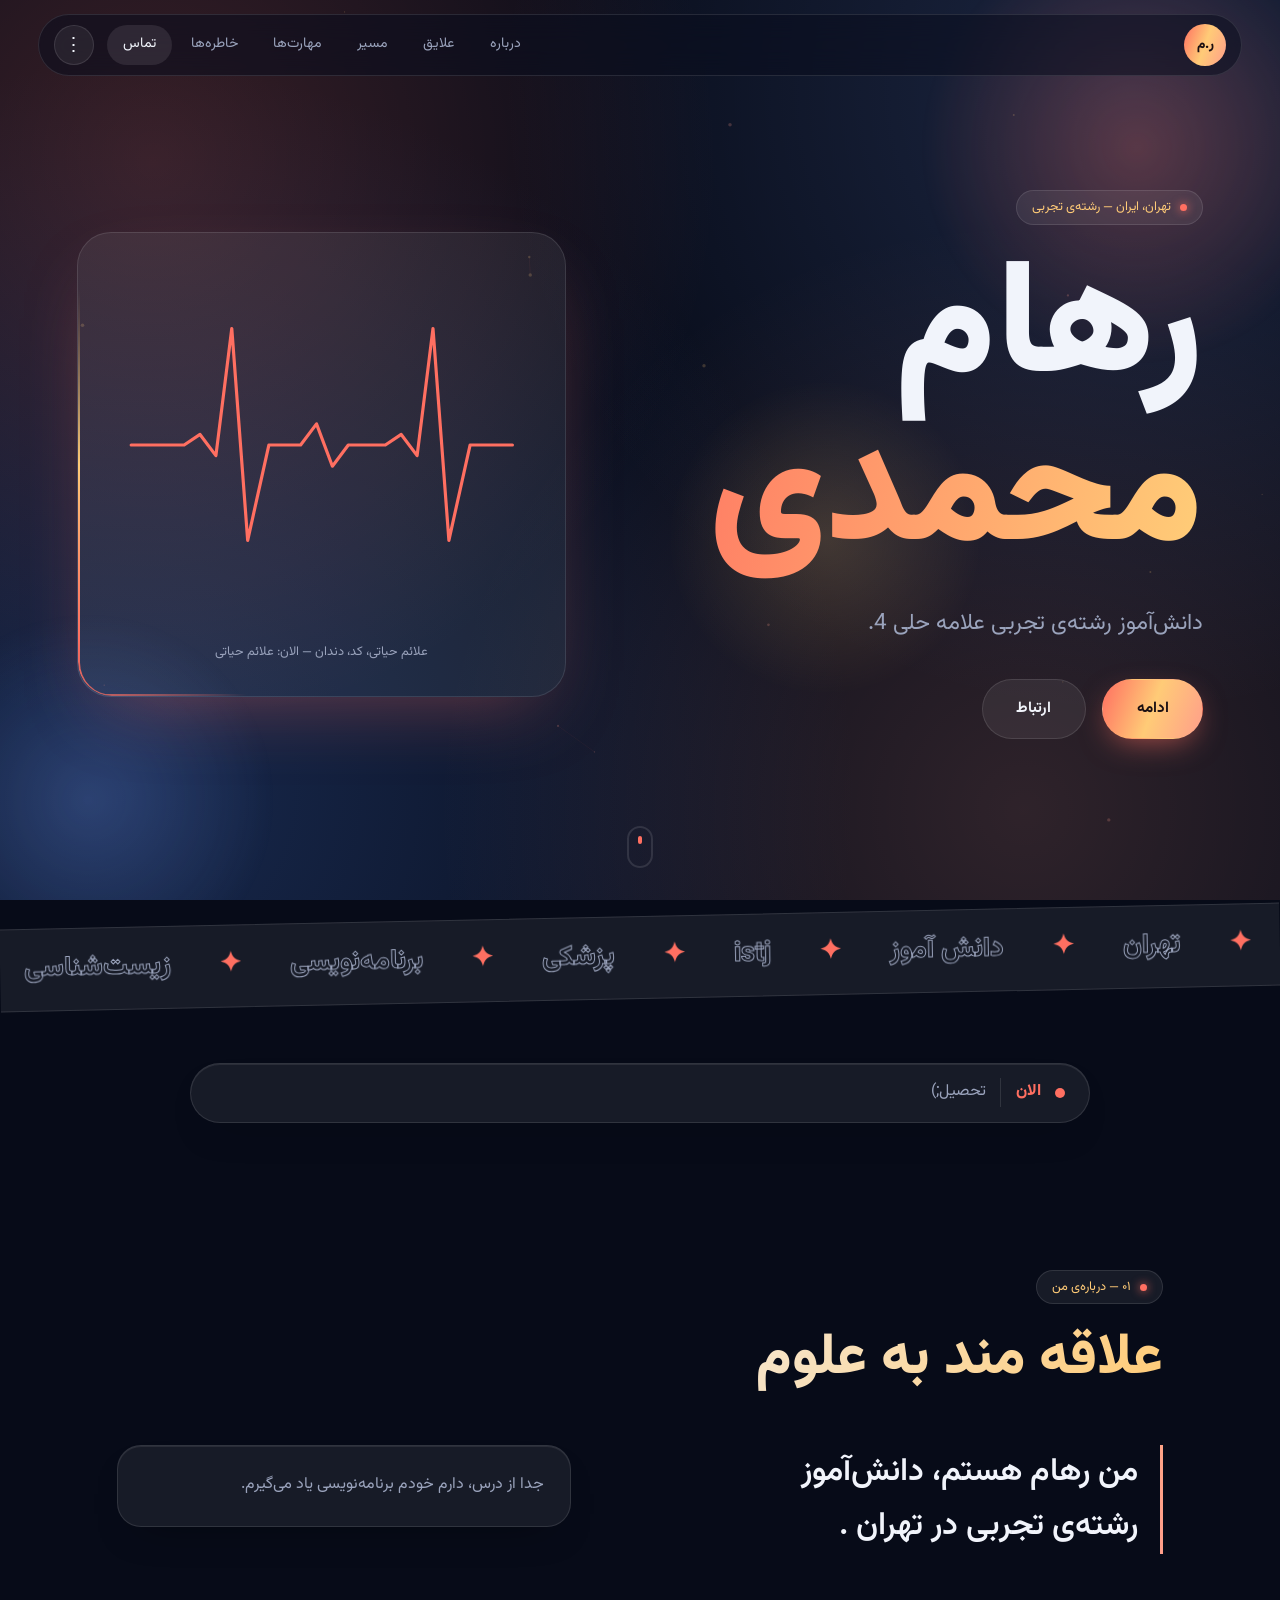
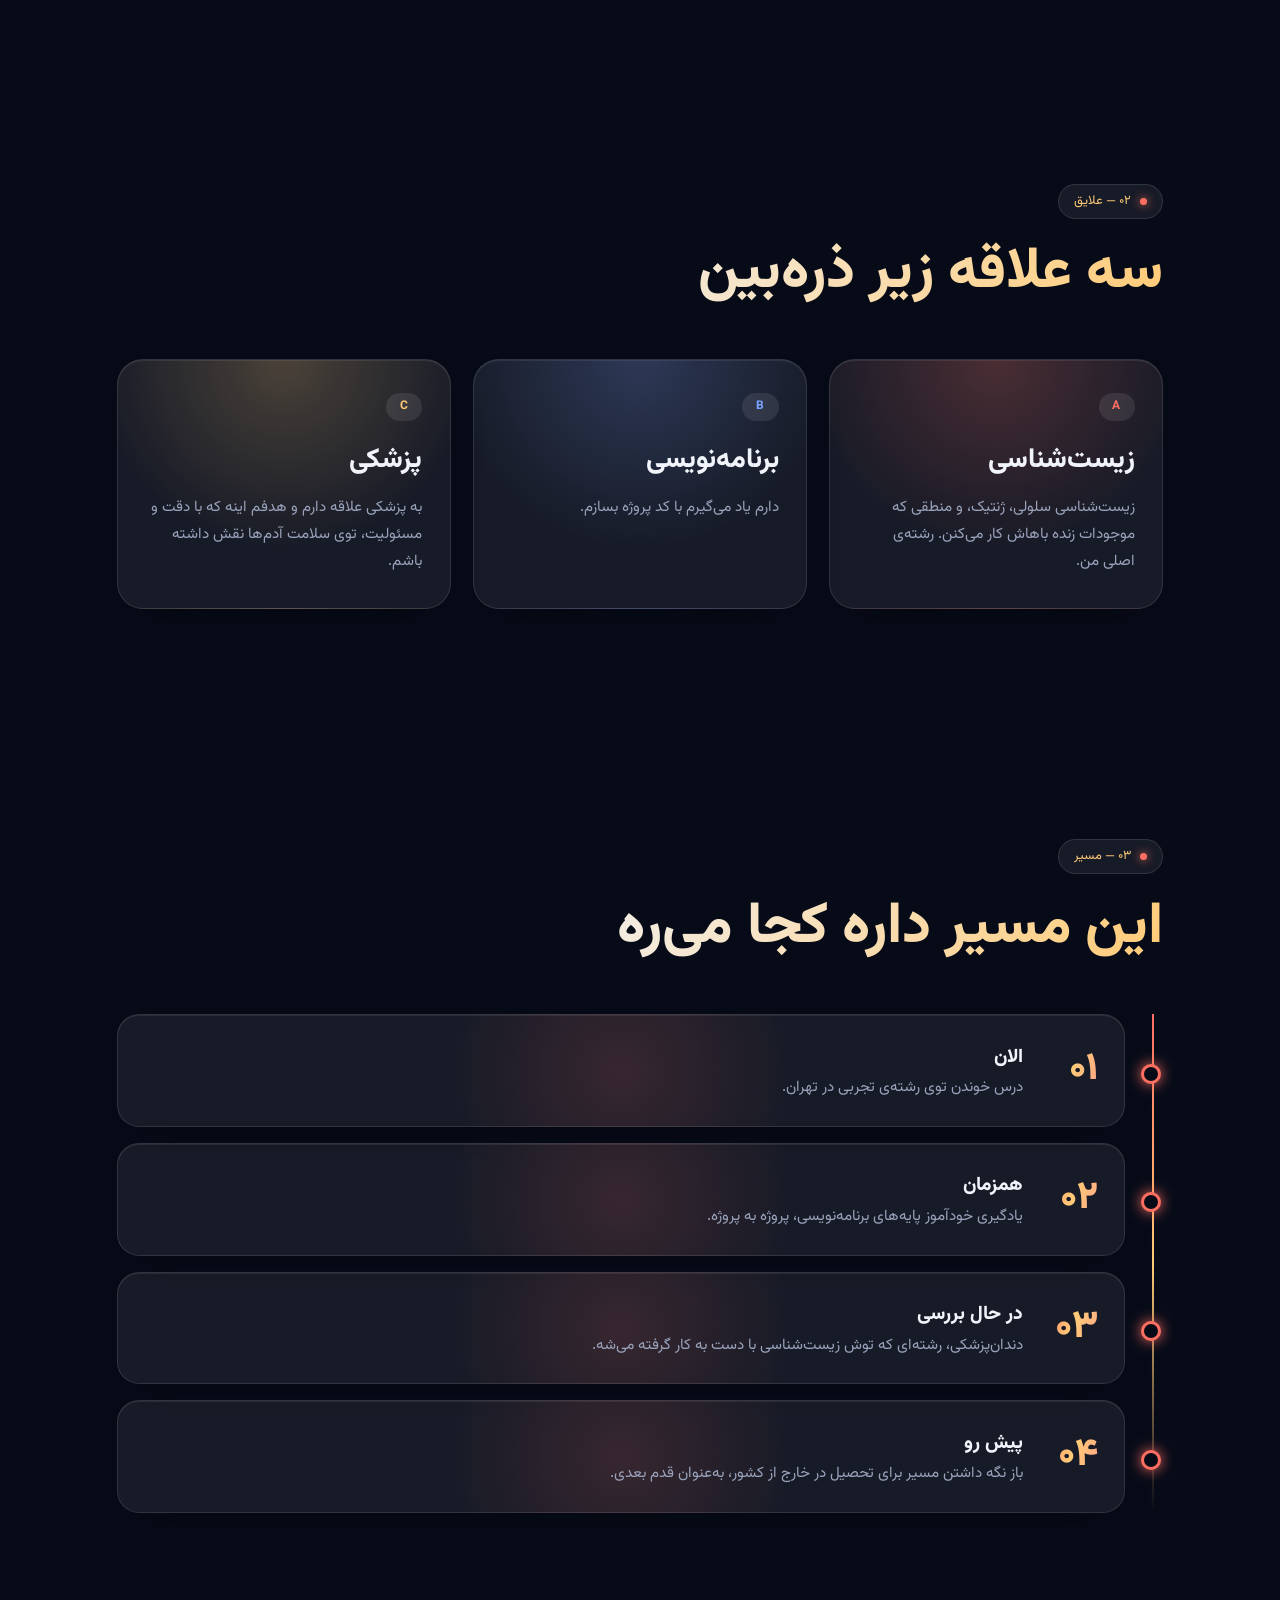
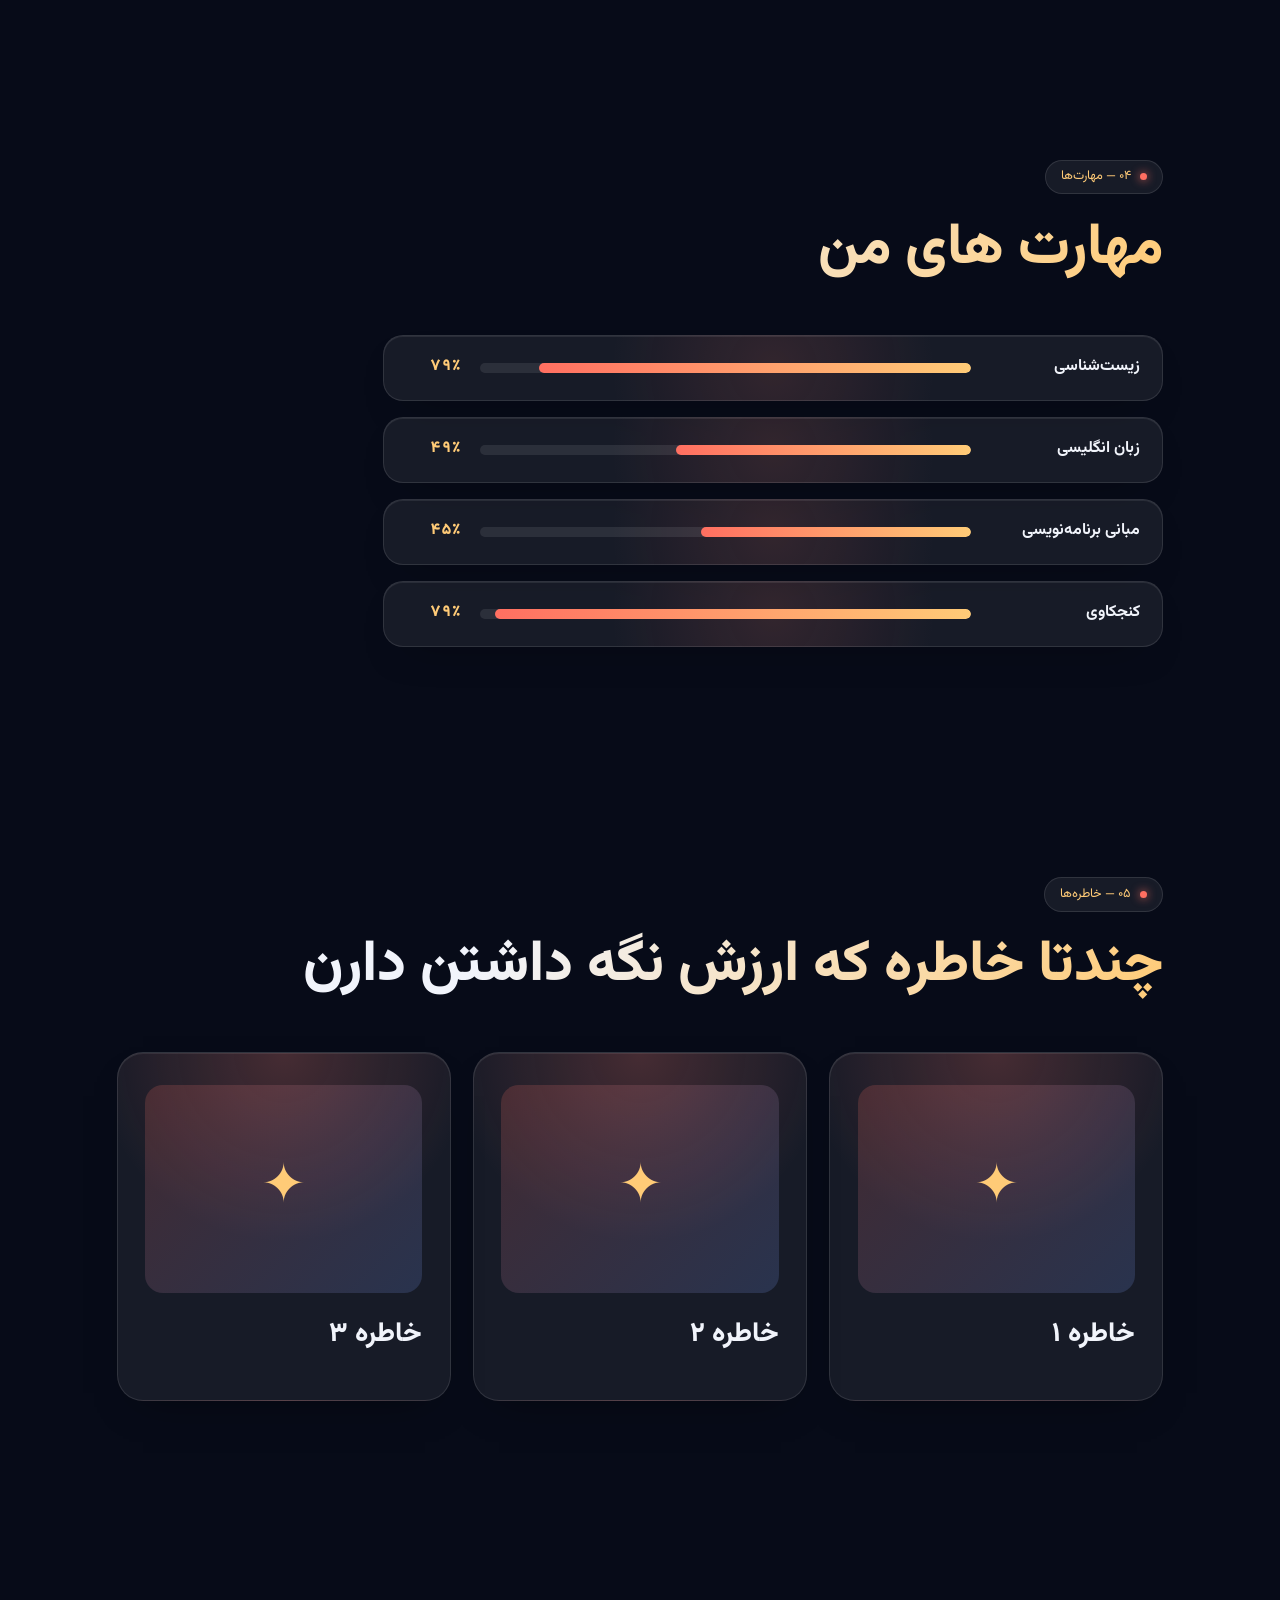
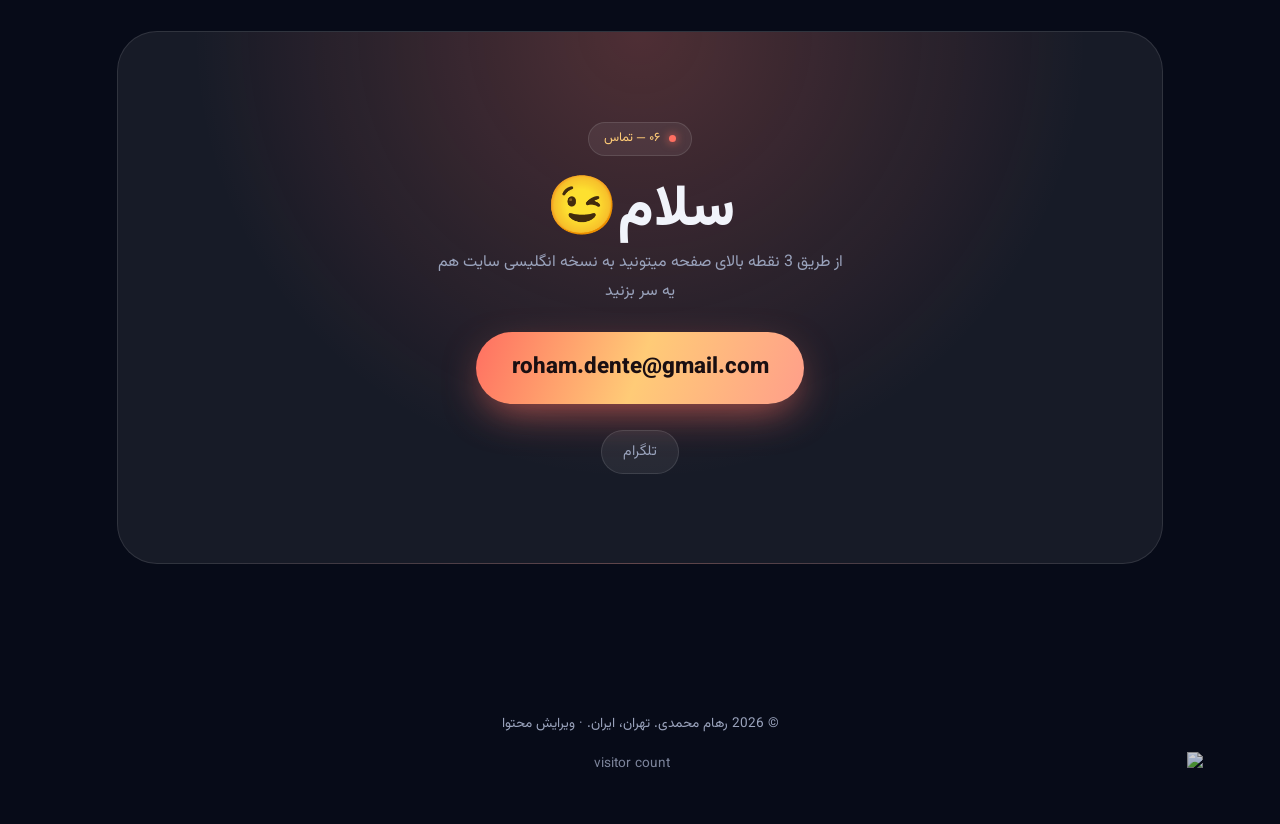
==== commit 6a904555: "Update index.html" ====
--- a/index.html
+++ b/index.html
@@ -318,7 +318,7 @@
       <a class="contact-email ltr" id="contact-email" href="mailto:your-email@example.com">your-email@example.com</a>
       <div class="contact-socials">
         <a href="#" id="contact-linkedin" aria-label="LinkedIn">لینکدین</a>
-        <a href="#" id="contact-github" aria-label="GitHub">گیت‌هاب</a>
+        <a href="#" id="contact-telegram" aria-label="GitHub">تلگرام</a>
         <a href="#" id="contact-instagram" aria-label="Instagram">اینستاگرام</a>
       </div>
     </div>
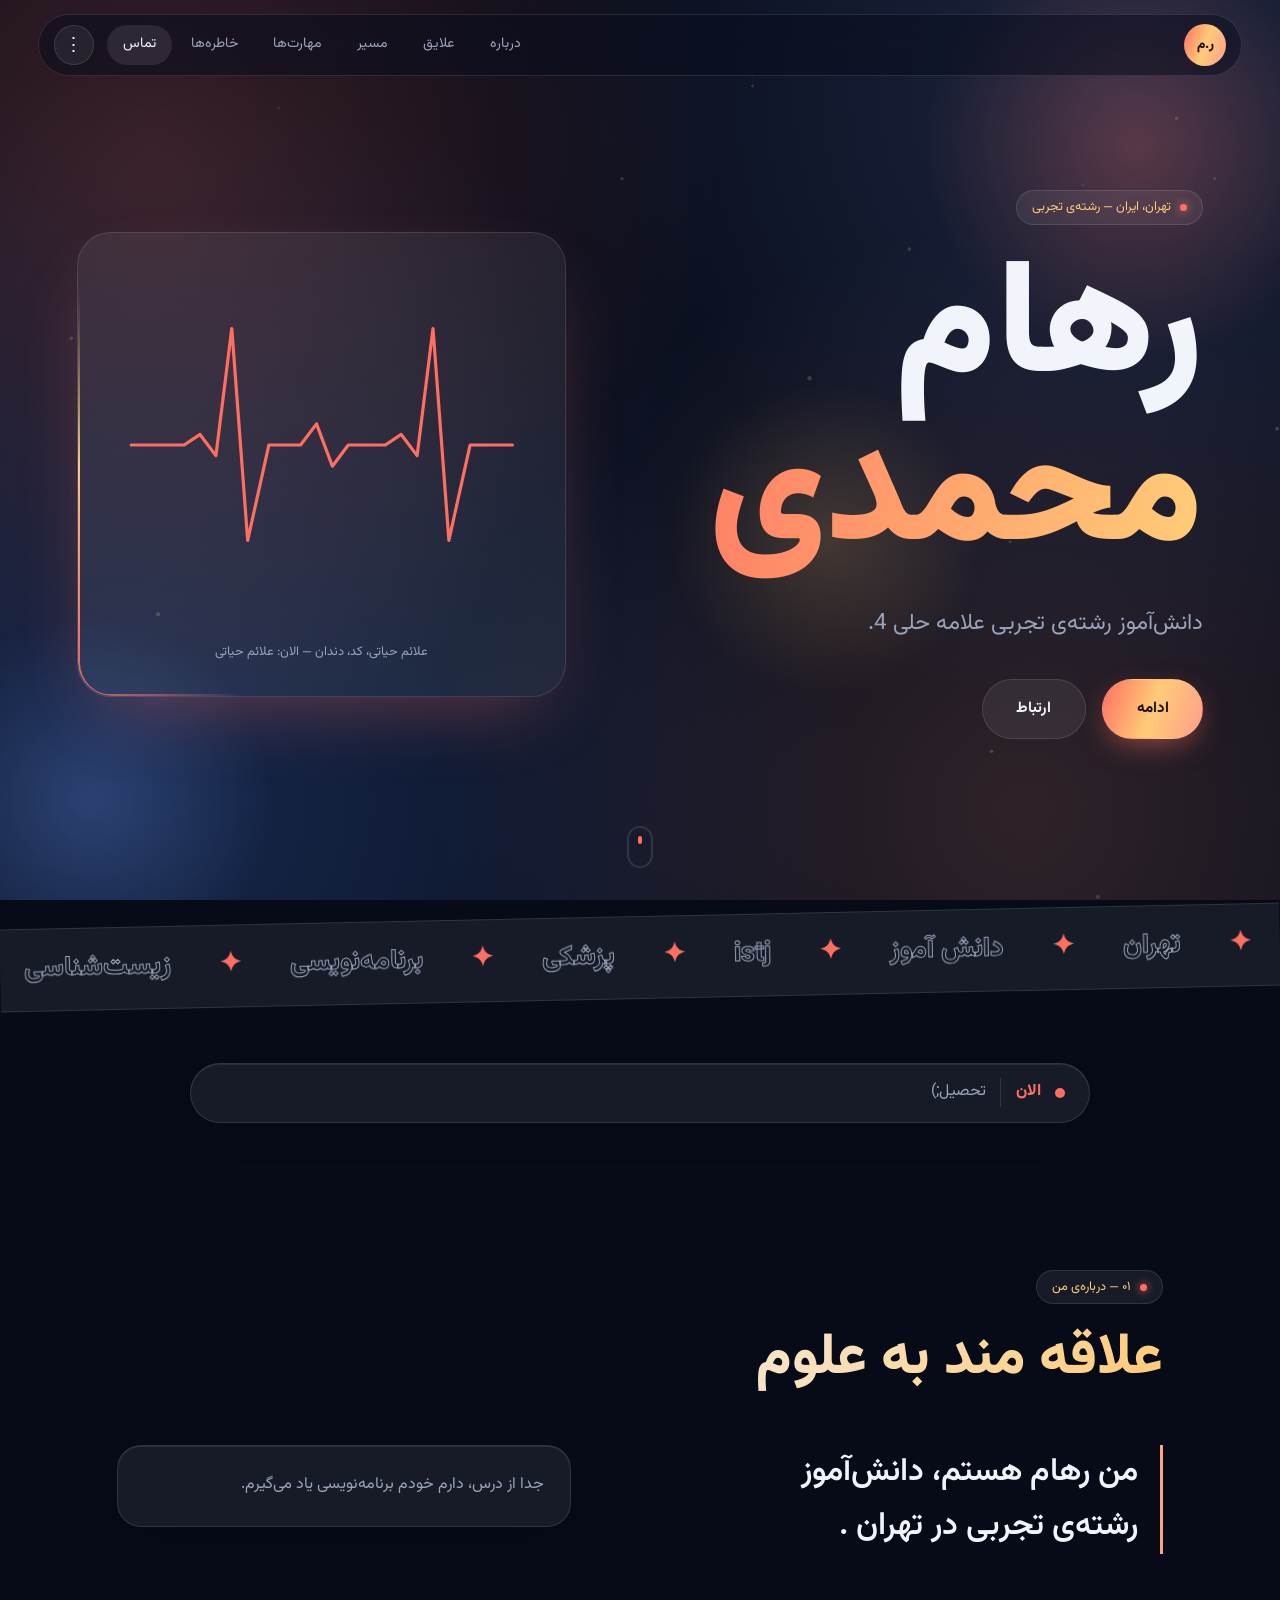
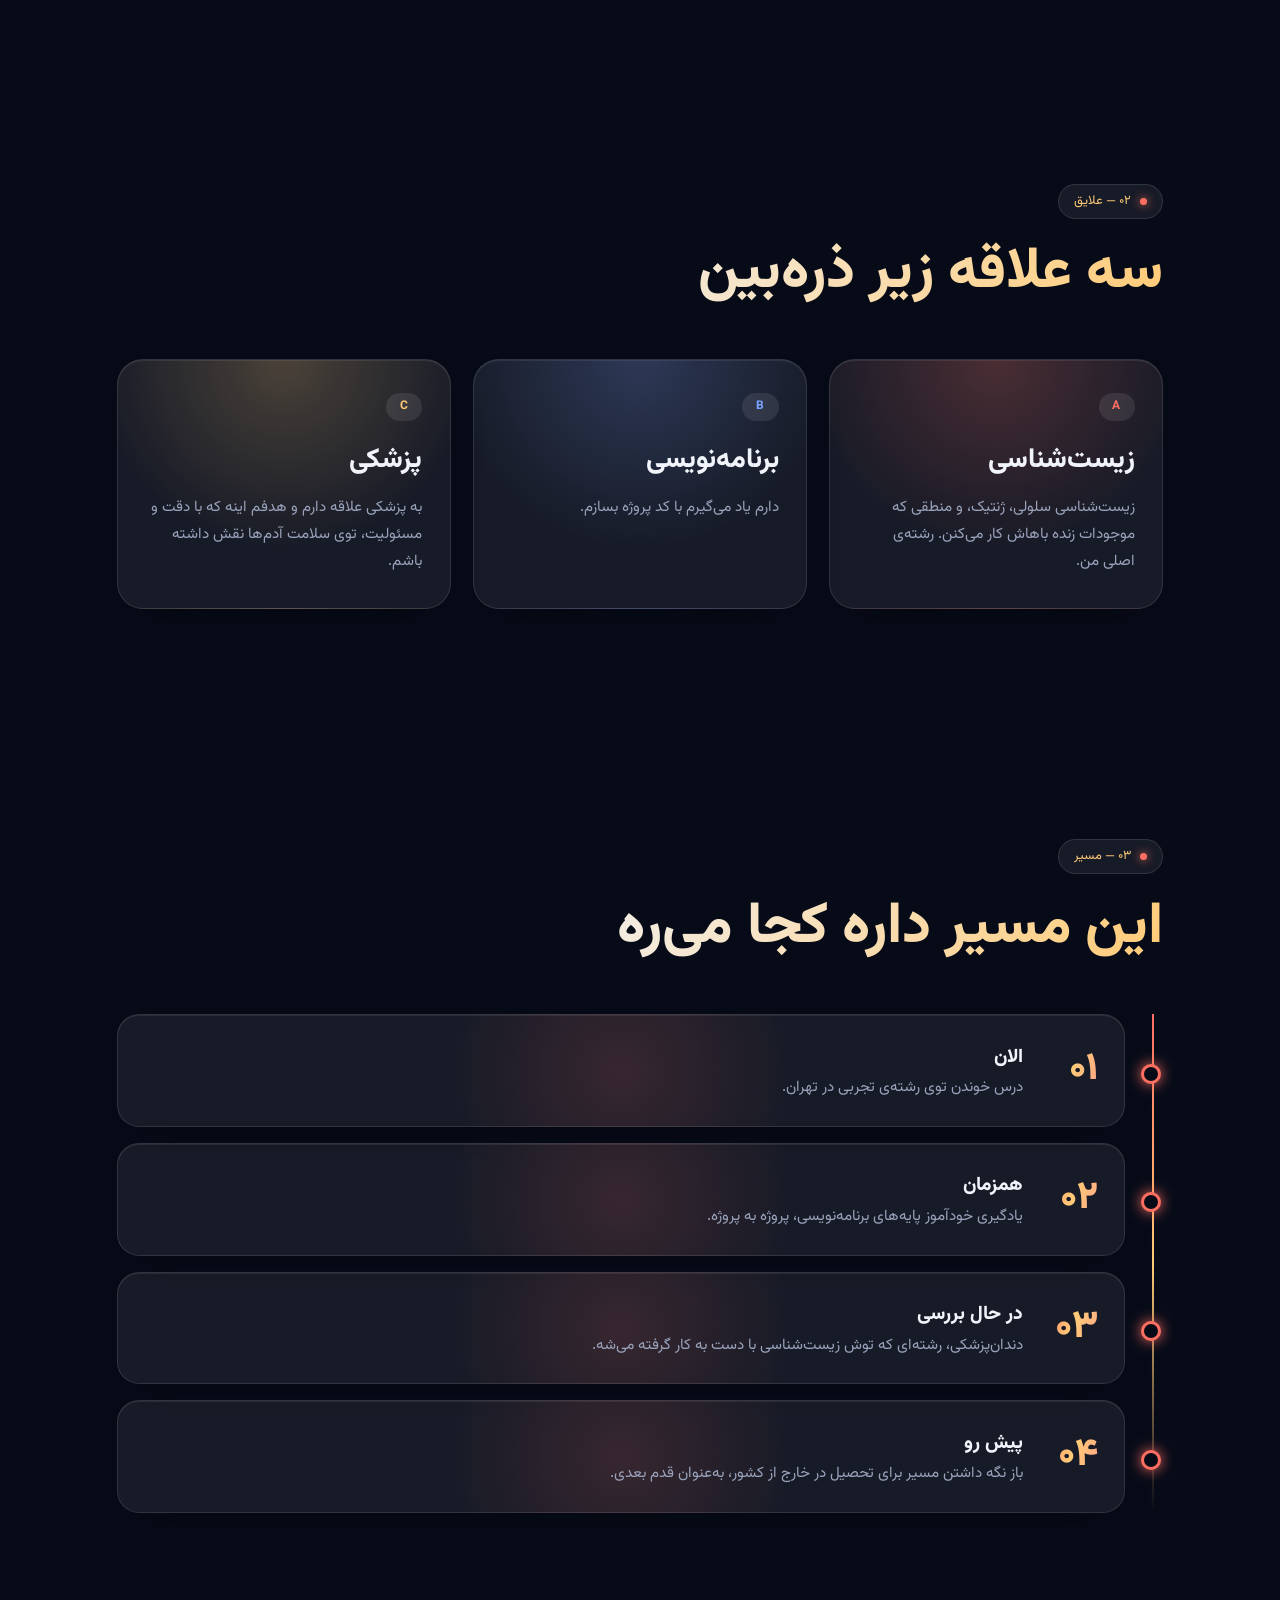
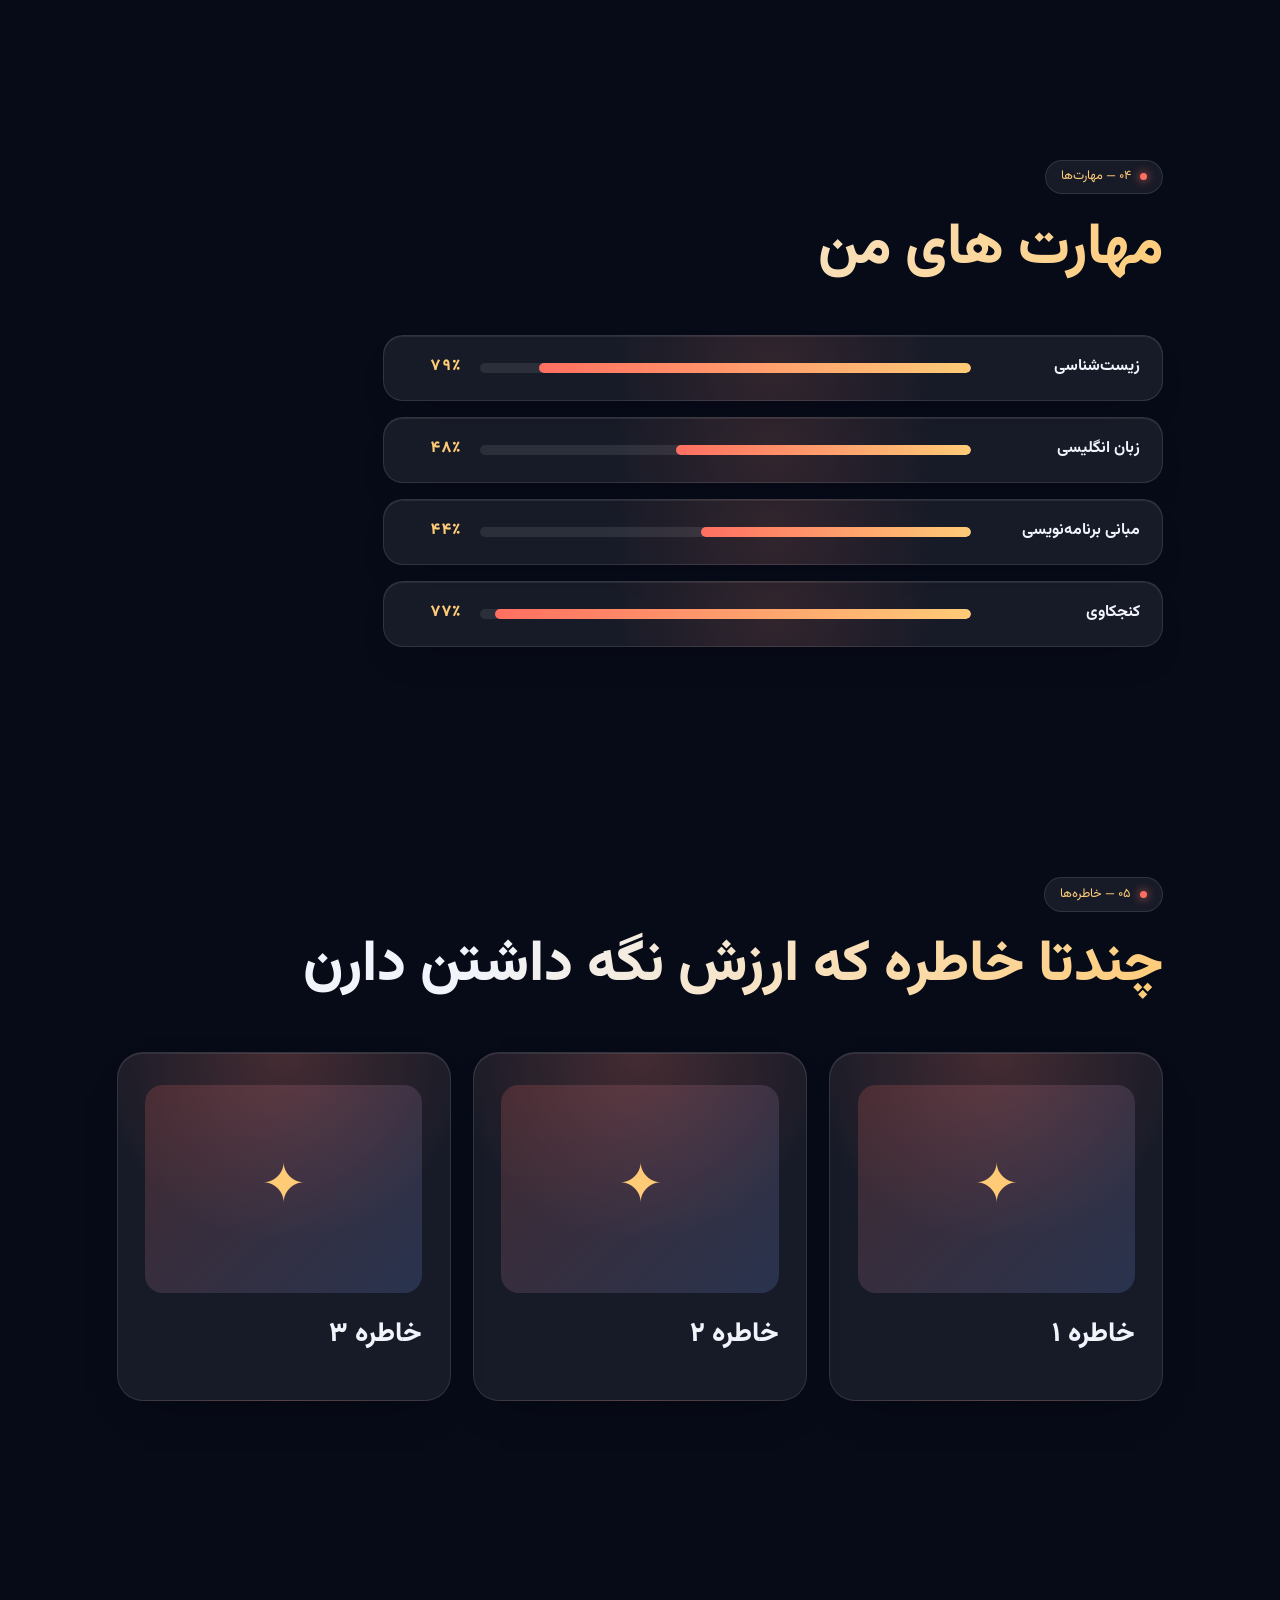
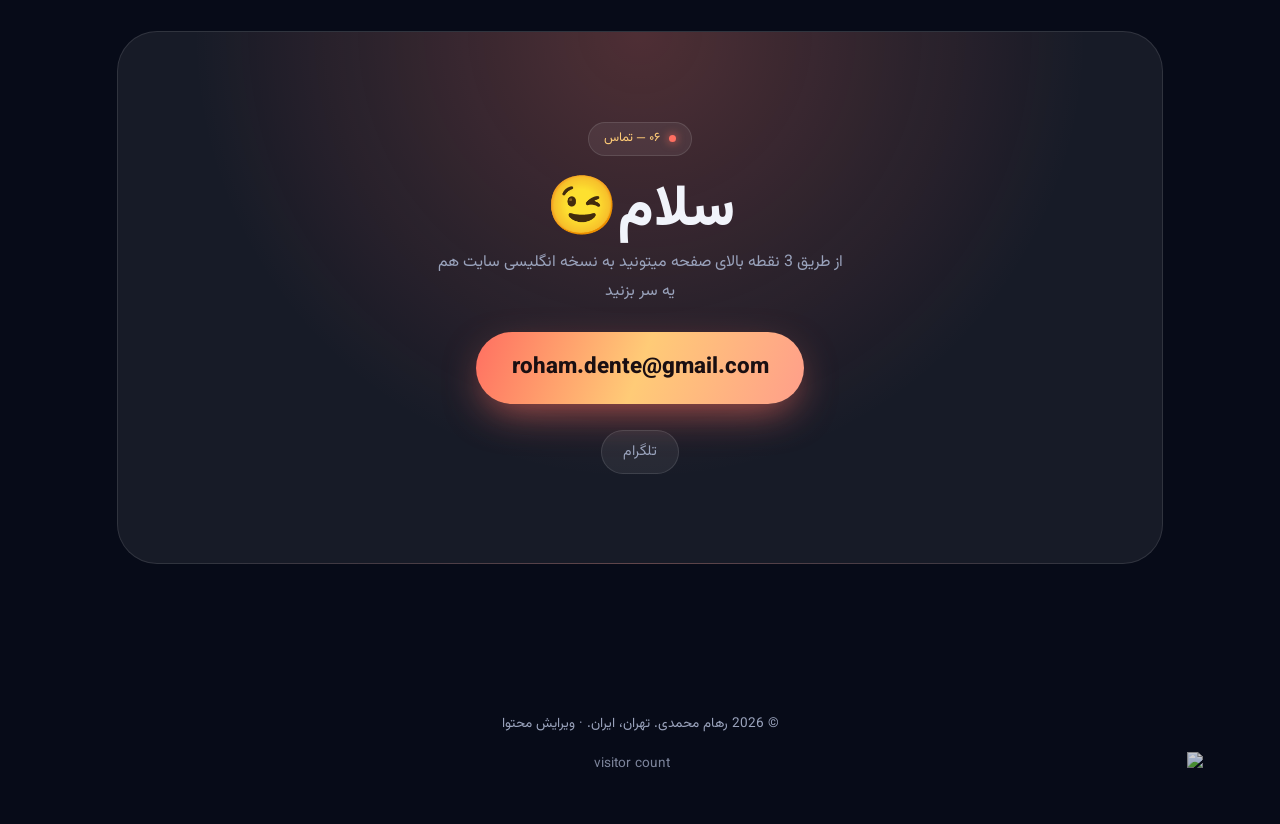
==== commit cc669cd7: "Update index.html" ====
--- a/index.html
+++ b/index.html
@@ -318,7 +318,7 @@
       <a class="contact-email ltr" id="contact-email" href="mailto:your-email@example.com">your-email@example.com</a>
       <div class="contact-socials">
         <a href="#" id="contact-linkedin" aria-label="LinkedIn">لینکدین</a>
-        <a href="#" id="contact-telegram" aria-label="GitHub">تلگرام</a>
+        <a href="#" id="contact-telegram" aria-label="Telegram">تلگرام</a>
         <a href="#" id="contact-instagram" aria-label="Instagram">اینستاگرام</a>
       </div>
     </div>
